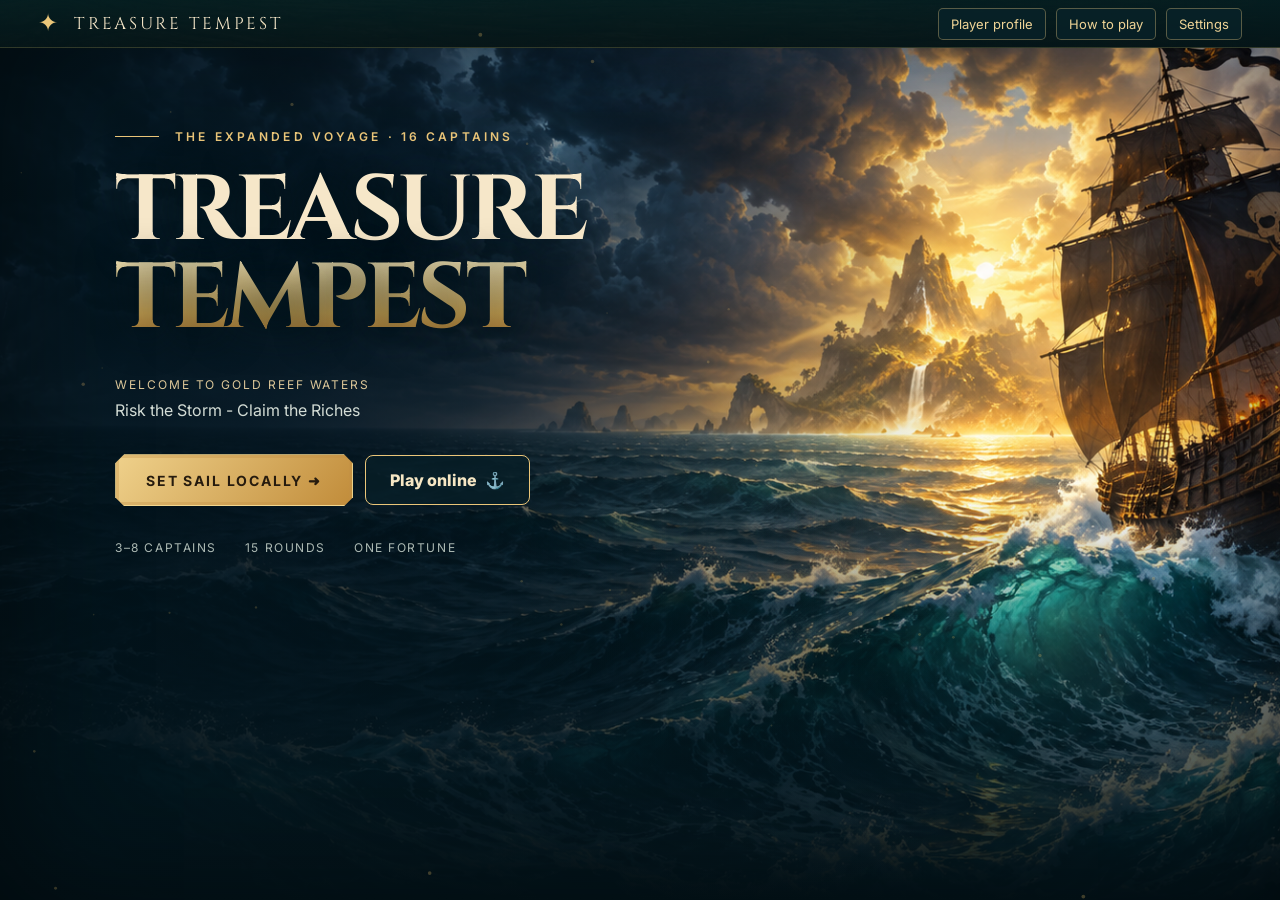
==== index.html @ 81752c3d "Add profiles, offline stats, and room cleanup" ====
<!doctype html><html lang="en"><head><meta charset="utf-8"><meta name="viewport" content="width=device-width, initial-scale=1"><meta name="theme-color" content="#061b22"><title>Treasure Tempest — Set Sail</title><meta name="description" content="Brave the storm. Claim the fortune. Play Treasure Tempest against its trained pirate captains."><link rel="icon" href="favicon.svg" type="image/svg+xml"><link rel="stylesheet" href="style.css?v=online-10"></head><body><canvas id="atmosphere" aria-hidden="true"></canvas><div id="screen"></div><div id="overlay-root"></div><div id="toast" role="status"></div><script type="module" src="app.js?v=online-12"></script></body></html>
---- style.css ----
@import url('https://fonts.googleapis.com/css2?family=Cinzel:wght@400;500;600;700;800;900&family=Inter:wght@400;500;600;700&display=swap');
:root{color-scheme:dark;--ink:#06171d;--panel:#0a2027;--gold:#ebc679;--gold-dark:#8c642f;--text:#f6e7c9;--muted:#a9b8b4;--teal:#75d5cf;--red:#e38b72;--line:rgba(235,198,121,.25);font-family:Inter,Arial,sans-serif;color:var(--text);background:var(--ink)}*{box-sizing:border-box}body{margin:0;min-width:340px}button,input,select{font:inherit}button{cursor:pointer;color:inherit}button:disabled{cursor:not-allowed;opacity:.4}button:focus-visible,input:focus-visible,select:focus-visible{outline:2px solid var(--teal);outline-offset:5px}button{transition:filter .2s,transform .2s,background .2s}button:hover:not(:disabled){filter:brightness(1.14)}button:active:not(:disabled){transform:translateY(1px)}h1,h2,h3,p{margin:0}h1,h2,h3,.display{font-family:Cinzel,Georgia,serif}button.primary{border:1px solid #f2d68e;background:linear-gradient(130deg,#efd18b,#c18c3a);color:#261b0e;box-shadow:0 4px 26px #0006,inset 0 0 0 3px #bf8c4555;padding:16px 30px;font-weight:700;letter-spacing:.13em;text-transform:uppercase;font-size:14px;min-height:52px;clip-path:polygon(9px 0,calc(100% - 9px) 0,100% 9px,100% calc(100% - 9px),calc(100% - 9px) 100%,9px 100%,0 calc(100% - 9px),0 9px)}button.ghost,.small-button{background:#061b2299;border:1px solid var(--line);padding:11px 17px;font-size:14px;border-radius:3px}.text-button{border:0;background:none;color:var(--gold);padding:10px;font-size:14px}.eyebrow{font-size:12px;text-transform:uppercase;letter-spacing:.26em;color:var(--gold);font-weight:600}.muted{color:var(--muted)}.masthead{position:relative;display:flex;justify-content:space-between;align-items:center;padding:26px 5%;z-index:2;border-bottom:1px solid #e8c77e1c}.brand{font-family:Cinzel,Georgia,serif;font-size:17px;letter-spacing:.16em;display:flex;align-items:center;gap:13px}.brand-mark{font-size:30px;color:var(--gold)}.header-actions{display:flex;gap:10px;align-items:center}.intro{min-height:100svh;background:linear-gradient(90deg,#03141bd9 0%,#03141b70 43%,#03141b00 75%),linear-gradient(0deg,#03141b 0%,transparent 45%),url('assets/hero.png') center/cover;position:relative;overflow:hidden}.intro:after{content:'';position:absolute;inset:0;pointer-events:none;box-shadow:inset 0 0 130px #0008}.intro-copy{position:relative;z-index:1;margin:9vh 0 0 9%;width:min(640px,70%);animation:arrive 1.2s ease-out}.intro .edition{display:flex;align-items:center;gap:16px;margin-bottom:23px}.edition:before{content:'';width:44px;height:1px;background:var(--gold)}.intro h1{font-size:clamp(62px,7.2vw,112px);line-height:.96;font-weight:700;letter-spacing:-.05em;text-shadow:0 4px 40px #001318}.intro h1 span{display:block;background:linear-gradient(#fff2c4,#ddb057 65%,#996427);background-clip:text;color:transparent}.intro-copy>p{color:#d3dcd5;line-height:1.8;margin:26px 0 30px;max-width:370px;font-size:16px}.intro .primary{min-width:228px}.intro-meta{display:flex;gap:28px;margin-top:34px;color:#acb9b3;font-size:12px;letter-spacing:.13em;text-transform:uppercase}.intro-footer{position:absolute;z-index:2;bottom:25px;left:5%;right:5%;display:flex;justify-content:space-between;color:#a8b7b4;font-size:12px;letter-spacing:.15em}.intro-footer span:last-child{color:var(--gold)}#atmosphere{position:fixed;inset:0;width:100%;height:100%;pointer-events:none;z-index:25;opacity:.65}.setup{min-height:100svh;background:linear-gradient(#04151aea,#04151ad9),url('assets/hero.png') center/cover fixed}.setup-content{max-width:1180px;margin:auto;padding:42px 32px 60px}.section-heading{display:flex;justify-content:space-between;align-items:end;gap:20px;margin-bottom:30px}.section-heading h1{font-size:42px;margin-top:8px}.setup-columns{display:grid;grid-template-columns:300px 1fr;gap:45px}.setup-panel{border:1px solid var(--line);background:linear-gradient(140deg,#16353b99,#071c23cc);padding:24px}.setup-panel h3{font-size:20px;margin-bottom:15px}.count-controls{display:flex;gap:10px;margin:20px 0 25px}.count-controls button{width:48px;height:50px;background:#04141b;border:1px solid var(--line);font-family:Cinzel,Georgia,serif;font-size:21px}.count-controls button.selected{background:var(--gold);color:#172127}.field-label{display:block;font-size:13px;color:var(--muted);margin:18px 0 8px}.setup input,.setup select{background:#06171d;border:1px solid var(--line);padding:12px;width:100%;color:var(--text);border-radius:3px}.setup-note{font-size:14px;line-height:1.7;color:var(--muted);margin-top:20px}.power-choices{display:grid;grid-template-columns:1fr 1fr;gap:24px}.power-choice{background:linear-gradient(#132a2a,#071a21);border:1px solid var(--line);padding:0;text-align:left;position:relative;overflow:hidden;box-shadow:0 14px 34px #0005;border-radius:6px}.power-choice:hover{transform:translateY(-5px);border-color:var(--gold)}.power-choice.chosen{border:2px solid var(--gold);box-shadow:0 0 25px #edbd5433}.power-choice img{width:100%;height:290px;object-fit:cover;object-position:center 30%;display:block;mask-image:linear-gradient(#000 75%,transparent)}.power-choice .choice-info{padding:0 24px 24px;position:relative;margin-top:-8px}.choice-info h2{font-size:23px;color:var(--gold);margin:8px 0 12px}.choice-info p{font-size:14px;line-height:1.7;color:#c2ccc5;min-height:72px}.choice-info .lives{font-size:12px;letter-spacing:.14em;color:var(--teal)}.chosen-badge{position:absolute;right:12px;top:12px;background:var(--gold);color:#102025;padding:8px 12px;font-size:12px;font-weight:700}.setup-bottom{display:flex;justify-content:space-between;align-items:center;gap:20px;margin-top:26px}.assignment-grid{display:grid;grid-template-columns:repeat(3,1fr);gap:12px;margin-top:20px}.assignment{padding:15px;background:#071c24;border:1px solid var(--line)}.assignment label{font-size:13px;color:var(--muted)}.modal-backdrop{position:fixed;z-index:60;inset:0;background:#001116de;backdrop-filter:blur(12px);display:grid;place-items:center;padding:24px}.modal{width:min(850px,100%);max-height:90svh;overflow:auto;padding:30px;background:linear-gradient(140deg,#153139,#06171d);border:1px solid var(--gold-dark);box-shadow:0 25px 100px #0009;border-radius:7px}.modal h2{font-size:27px;margin:0 0 20px}.modal-top{display:flex;justify-content:space-between;align-items:start}.close{background:none;border:1px solid var(--line);width:34px;height:34px;border-radius:50%;font-size:22px}.modal p{color:var(--muted);line-height:1.7}.rule-grid{display:grid;grid-template-columns:1fr 1fr;gap:16px;margin:20px 0}.rule-grid article{padding:16px;border:1px solid var(--line)}.rule-grid h3{color:var(--gold);font-size:17px;margin-bottom:8px}#toast{position:fixed;z-index:100;bottom:30px;left:50%;transform:translateX(-50%);background:#17353f;color:#fff1d3;border:1px solid var(--gold);padding:15px 24px;opacity:0;pointer-events:none;transition:opacity .2s;max-width:90vw}#toast.visible{opacity:1}@keyframes arrive{from{opacity:0;transform:translateY(24px)}to{opacity:1;transform:none}}@media(max-width:800px){.intro-copy{margin-top:13vh;margin-left:7%;width:86%}.intro{background-position:62%}.intro h1{font-size:70px}.brand{font-size:13px}.setup-columns{grid-template-columns:1fr}.setup-content{padding:25px 20px}.setup-panel{display:block}.power-choice img{height:240px}.section-heading h1{font-size:30px}.assignment-grid{grid-template-columns:1fr 1fr}.intro-footer{font-size:10px}.intro-meta{gap:16px}.rule-grid{grid-template-columns:1fr}}@media(prefers-reduced-motion:reduce){*,*:before,*:after{animation:none!important;transition:none!important;scroll-behavior:auto!important}#atmosphere{display:none}}
/* The captain's table */
.game{min-height:100svh;background:linear-gradient(#03161bc9,#03161b77),url('assets/table.png') center/cover fixed}.game .masthead{padding:14px 3%;background:#04171dc9}.game-layout{display:grid;grid-template-columns:86px minmax(0,1fr);gap:24px;max-width:1540px;margin:auto;padding:22px 28px 28px}.round-track{grid-row:1/4;position:relative;display:flex;flex-direction:column;align-items:center;padding:15px 8px;background:linear-gradient(90deg,#b78a45,#ead19a 18%,#d8b775 83%,#92703d);border:2px solid #754f24;color:#382918;box-shadow:0 8px 30px #0007;border-radius:7px 7px 15px 15px;align-self:stretch}.round-track:before{content:'';position:absolute;left:50%;top:81px;bottom:32px;border-left:1px dashed #6b4c2f88}.round-track .eyebrow{font-size:11px;color:#604120;letter-spacing:.12em;z-index:1}.round-big{font-family:Cinzel,Georgia,serif;font-size:30px;font-weight:700;margin:0 0 12px;z-index:1}.round-node{position:relative;z-index:1;display:flex;align-items:center;justify-content:center;width:27px;height:27px;min-height:27px;margin:3px 0;border-radius:50%;border:1px solid #846637;background:#d6b674;font-family:Cinzel,Georgia,serif;font-size:13px;font-weight:700}.round-node:nth-child(3n){transform:translateX(-13px)}.round-node:nth-child(3n + 1){transform:translateX(13px)}.round-node.past{background:#80623c;color:#d9c296}.round-node.current{background:#0f3c45;color:#fce7b7;border:2px solid #eec765;box-shadow:0 0 0 3px #235c6477,0 0 16px #154d49}.round-node.danger:after{content:'+';position:absolute;right:-14px;font:700 16px Inter;color:#9f3429}.track-end{font-size:25px;color:#9f3429;margin-top:auto;z-index:1}.opponents{display:grid;grid-template-columns:repeat(var(--opponents),minmax(0,1fr));gap:14px;min-width:0}.captain{position:relative;border:1px solid #c9a76438;background:linear-gradient(145deg,#15343cdb,#06191ff2);border-radius:5px;overflow:hidden;min-width:0;box-shadow:0 8px 25px #0004}.captain.drawing{border-color:var(--gold);box-shadow:0 0 25px #ddb97024}.captain.departed{opacity:.67}.captain-head{display:flex;gap:12px;padding:12px 12px 8px;align-items:center}.portrait-button{flex-shrink:0;padding:0;width:60px;height:77px;border:1px solid #c5a45f88;border-radius:4px;overflow:hidden;background:#091b21}.portrait-button img{width:100%;height:100%;object-fit:cover;object-position:center 25%;transform:scale(1.1)}.captain-name{font-size:12px;color:var(--muted);margin-bottom:4px}.captain h3{font-size:14px;line-height:1.35;color:#f0d69a}.ship-count{display:flex;gap:4px;align-items:center;color:var(--teal);font-size:14px;margin-top:7px}.ship-count span{color:var(--muted);font-size:12px;margin-left:3px}.captain-status{font-size:11px;letter-spacing:.1em;text-transform:uppercase;display:flex;justify-content:space-between;padding:8px 12px;background:#03141980;color:var(--muted);border-top:1px solid #c9a76415}.captain-status .shield{color:var(--teal)}.tokens{display:flex;gap:3px;flex-wrap:wrap;margin-top:5px}.token-dot{display:inline-block;width:10px;height:10px;border-radius:50%;background:radial-gradient(circle at 35% 30%,#f5d999,#b07d33);border:1px solid #f0d9a388}.held-cards{display:flex;align-items:center;gap:5px;min-height:50px;padding:7px 10px;overflow-x:auto}.held-card{position:relative;flex:0 0 32px;width:32px;height:47px;padding:0;border:1px solid #c49d5c77;border-radius:2px;background:#04141c;transition:transform .2s}.held-card:hover{transform:translateY(-4px)}.held-card img{width:100%;height:100%;object-fit:cover;border-radius:2px}.held-card .copy-mark{position:absolute;bottom:-1px;right:-2px;font-size:11px;background:#24626c;color:white;padding:1px 3px}.empty-held{font-size:11px;letter-spacing:.03em;color:#849893}.main-table{display:grid;grid-template-columns:minmax(0,1fr) 228px;gap:22px;min-height:335px}.play-surface{position:relative;display:flex;flex-direction:column;align-items:center;padding:14px 20px 18px;border:1px solid #d5b97c25;border-radius:90px 90px 18px 18px;background:radial-gradient(ellipse at center,#0c414d44,#051b2366 65%);box-shadow:inset 0 0 60px #0004}.table-heading{display:flex;align-items:center;gap:12px;font-size:12px;letter-spacing:.2em;text-transform:uppercase;color:var(--teal);margin-bottom:10px}.table-heading:before,.table-heading:after{content:'';height:1px;width:40px;background:#74cec944}.pot-label{font-size:11px;text-transform:uppercase;letter-spacing:.3em;color:#c1ba9f}.gold-counter{display:flex;gap:5px;padding:9px;background:linear-gradient(135deg,#765224,#c09c55 38%,#68471e);border:1px solid #d9b56c;border-radius:6px;box-shadow:0 8px 30px #0008,inset 0 0 0 3px #341e11;margin:8px 0 14px;position:relative}.gold-counter:before,.gold-counter:after{content:'✦';font-size:12px;color:#f6d790;position:absolute;top:50%;transform:translateY(-50%)}.gold-counter:before{left:-22px}.gold-counter:after{right:-22px}.digit{position:relative;background:linear-gradient(#241e16,#0e1412 47%,#070b0b 49%,#0e1412 51%,#282217);border:1px solid #e3bd613d;border-radius:3px;width:58px;height:68px;display:grid;place-items:center;font-family:Cinzel,Georgia,serif;font-weight:600;font-size:52px;line-height:1;color:#f5d38c;text-shadow:0 0 16px #f0b23b44;font-variant-numeric:tabular-nums;box-shadow:inset 0 3px 12px #000}.digit:after{content:'';position:absolute;top:50%;left:0;right:0;border-top:1px solid #02090ba0}.gold-counter.changed{animation:gold-pulse .6s}.pile-row{display:flex;justify-content:center;align-items:center;gap:40px;flex:1}.pile-column{text-align:center;position:relative}.pile-label{font-size:10px;text-transform:uppercase;letter-spacing:.18em;color:#b9c4b7;margin:7px 0}.draw-pile,.discard-pile{position:relative;display:block;padding:0;width:84px;height:126px;background:#061d26;border:1px solid #b59555;border-radius:6px;box-shadow:3px 3px 0 #243636,5px 5px 0 #947449,7px 7px 0 #102a2e,0 10px 20px #0008}.draw-pile img,.discard-pile img{width:100%;height:100%;object-fit:cover;border-radius:5px}.draw-pile:hover{transform:translateY(-3px) rotate(-2deg)}.discard-pile{opacity:.55;box-shadow:2px 3px 0 #b58b4866;width:65px;height:98px}.current-card{width:108px;height:162px;position:relative;display:grid;place-items:center;border-radius:6px;border:1px dashed #c7a66066;color:#b3b8a8;background:#0a222766}.current-card img{width:100%;height:100%;object-fit:cover;border-radius:6px;box-shadow:0 8px 22px #0008}.current-card button{padding:0;border:0;background:none;width:100%;height:100%}.card-placeholder{font-size:34px;color:#bc955655}.last-drawer{font-size:12px;color:#becac4;min-height:16px;margin-top:10px;text-align:center}.logbook{background:#04171dce;border:1px solid var(--line);border-radius:5px;padding:17px 15px;display:flex;flex-direction:column;max-height:355px}.logbook .eyebrow{font-size:11px;letter-spacing:.14em;display:flex;justify-content:space-between;border-bottom:1px solid var(--line);padding-bottom:12px}.log-lines{overflow:auto;flex:1;padding-top:8px;scrollbar-width:thin;scrollbar-color:#4a635e transparent}.log-entry{font-size:12px;line-height:1.6;color:#bcc7c0;margin:0;padding:7px 0;border-bottom:1px solid #e3c7860b}.log-entry.gold{color:#ddc183}.log-entry.danger{color:#dfa18c}.log-entry.safe{color:#82c9c5}.log-entry.round{color:#e8d6af;font-weight:600}.player-deck{display:flex;align-items:stretch;gap:18px;padding:15px 18px;border:1px solid #d5b16d66;border-radius:5px;background:linear-gradient(110deg,#14353eda,#061a22e8);min-width:0}.player-identity{display:flex;gap:14px;min-width:240px;align-items:center}.player-identity .portrait-button{width:72px;height:98px}.player-identity h2{font-size:19px;color:var(--gold);margin:4px 0}.player-identity .eyebrow{font-size:10px}.player-deck .held-cards{flex:1;border-left:1px solid var(--line);padding-left:18px;align-items:center}.player-deck .held-card{width:52px;height:78px;flex-basis:52px}.player-deck .empty-held{font-size:12px;line-height:1.6;max-width:180px}.personal-secret{border:1px dashed var(--teal);padding:7px;border-radius:4px;display:flex;align-items:center;gap:9px;font-size:12px;color:var(--teal)}.personal-secret img{width:40px;border-radius:3px}.action-dock{grid-column:2;display:flex;align-items:center;justify-content:space-between;gap:20px;padding:16px 2px}.decision-copy h3{font-size:18px;margin-bottom:5px}.decision-copy p{font-size:13px;color:var(--muted);line-height:1.5;max-width:440px}.action-buttons{display:flex;flex-wrap:wrap;gap:9px;justify-content:flex-end}.action-buttons .primary{font-size:12px;padding:14px 22px;min-width:160px}.action-buttons .ghost{font-size:13px}.harbor-button{background:linear-gradient(#174f58,#0c343c)!important;border:1px solid #67b7b7!important;color:#d0efdd!important}.turn-chip{border:1px solid #91d2c33d;color:var(--teal);padding:7px 11px;border-radius:20px;font-size:11px;letter-spacing:.1em}.game-utility{display:flex;gap:6px;align-items:center}.game-utility button{font-size:12px;padding:8px 12px}.game-message{padding:35px;text-align:center}.choice-modal .choice-buttons{display:grid;grid-template-columns:repeat(auto-fit,minmax(190px,1fr));gap:14px;margin-top:25px}.choice-option{border:1px solid var(--line);background:#08242d;padding:18px;color:var(--text);text-align:center;border-radius:4px;line-height:1.6;font-size:14px}.choice-option:hover{border-color:var(--gold)}.choice-option .mini-preview{display:flex;justify-content:center;gap:8px;margin-bottom:12px}.mini-preview img{width:70px;border-radius:4px}.mini-preview .bottom-card{opacity:.4;transform:rotate(10deg)}.choice-modal .large-cards{display:flex;gap:20px;justify-content:center;margin:20px}.large-cards img{width:min(140px,25vw);border-radius:7px}.reveal-stage{position:fixed;inset:0;z-index:45;display:flex;flex-direction:column;align-items:center;justify-content:center;pointer-events:none;background:radial-gradient(ellipse,#041b2377,#021015d9);animation:reveal-veil 1.9s both}.reveal-stage .reveal-card{height:min(56vh,480px);width:auto;aspect-ratio:2/3;object-fit:cover;border-radius:12px;box-shadow:0 0 70px #e4b85366,0 25px 80px #000;animation:card-reveal 1.9s cubic-bezier(.2,.8,.2,1) both;position:relative;z-index:2}.reveal-title{font-family:Cinzel,Georgia,serif;font-size:clamp(23px,3vw,42px);color:var(--gold);margin:22px 0 8px;text-align:center;letter-spacing:.04em;z-index:2}.reveal-sub{font-size:14px;color:#d0e7df;letter-spacing:.08em;z-index:2}.reveal-stage.surge{background:radial-gradient(ellipse,#1a6b8777,#01111fe8)}.reveal-stage.surge:before{content:'';position:absolute;inset:0;background:linear-gradient(115deg,transparent 46%,#91eaffaa 49%,transparent 51%);animation:lightning 1.3s both}.reveal-stage.whirlpool{background:radial-gradient(ellipse,#074e6688,#000c18ed)}.reveal-stage.whirlpool:before{content:'';position:absolute;width:130vmax;height:130vmax;background:repeating-conic-gradient(from 0deg,transparent 0deg 30deg,#319ccf27 40deg 55deg,transparent 65deg 90deg);mask-image:radial-gradient(circle,transparent 5%,#000 10%,transparent 60%);animation:vortex 2s linear infinite}.reveal-stage.crown:before{content:'';position:absolute;inset:-50%;background:repeating-conic-gradient(#d5a44500 0deg 15deg,#f5c66429 20deg 24deg,#d5a44500 29deg 40deg);animation:vortex 20s linear infinite}.reveal-stage.idol,.reveal-stage.coin_curse{background:radial-gradient(ellipse,#582566b3,#0b071bed)}.reveal-stage.idol .reveal-card{box-shadow:0 0 100px #ab4dce99;animation:card-reveal 1.9s both}.reveal-stage.marooned{background:radial-gradient(ellipse,#6837219c,#160b0be8)}.reveal-stage.marooned .reveal-card{box-shadow:0 0 80px #c95b3966}.reveal-stage.safe .reveal-card{box-shadow:0 0 70px #68d3c566}.dealing .draw-pile{animation:shuffle .45s 3}.dealing .captain{animation:arrive .7s both;animation-delay:calc(var(--seat)*.09s)}.score-table{width:100%;border-collapse:collapse;margin:20px 0}.score-table th{text-align:left;color:var(--muted);font-size:12px;font-weight:500;padding:10px}.score-table td{padding:13px 10px;border-top:1px solid var(--line);font-size:14px}.score-table .gold-value{font-family:Cinzel,Georgia,serif;color:var(--gold);font-size:22px;text-align:right}.score-table .you-score{background:#d1af5c13}.end-scene{min-height:100svh;display:flex;flex-direction:column;align-items:center;justify-content:center;background:linear-gradient(#03172077,#031720f2),url('assets/hero.png') center/cover;text-align:center;padding:35px}.end-scene.lost{background-image:linear-gradient(#031720bb,#031720f2),url('assets/hero.png')}.end-scene h1{font-size:clamp(40px,7vw,86px);color:var(--gold);margin:14px 0;text-shadow:0 0 60px #e8bb4966}.end-scene>p{font-size:16px;color:#bdc9c1;margin-bottom:25px}.winner-medallion{width:110px;height:110px;border-radius:50%;overflow:hidden;border:3px solid var(--gold);box-shadow:0 0 0 10px #dfb65a16,0 0 60px #d7a34455}.winner-medallion img{width:100%;height:100%;object-fit:cover;object-position:50% 25%}.end-score{max-width:650px;width:100%;padding:10px 25px;background:#04181ccc;border:1px solid var(--line);margin:20px 0 25px}.card-detail{display:grid;grid-template-columns:200px 1fr;gap:26px;align-items:center}.card-detail>img{width:100%;border-radius:8px}.card-detail .eyebrow{margin-bottom:8px}.card-detail p{margin:15px 0}.card-detail .power-art{height:290px;object-fit:cover;object-position:50% 20%}.card-gallery{display:grid;grid-template-columns:repeat(auto-fill,minmax(75px,1fr));gap:12px;margin:20px 0}.card-gallery img{width:100%;border-radius:4px}.card-gallery button{padding:0;border:0;background:none}.loading-compass{width:60px;height:60px;margin:25vh auto 20px;border:1px solid var(--gold);border-top:3px solid var(--gold);border-radius:50%;animation:vortex 1s linear infinite}.loading-text{text-align:center;color:var(--gold)}@keyframes card-reveal{0%{opacity:0;transform:translateY(180px) rotateY(90deg) scale(.4)}20%{opacity:1;transform:translateY(0) rotateY(0) scale(1)}75%{opacity:1;transform:none}100%{opacity:0;transform:translateY(95px) scale(.25) rotate(5deg)}}@keyframes reveal-veil{0%{opacity:0}15%,75%{opacity:1}100%{opacity:0}}@keyframes vortex{to{transform:rotate(360deg)}}@keyframes lightning{0%,30%,65%,100%{opacity:0}10%,45%{opacity:1}}@keyframes gold-pulse{30%{filter:brightness(1.7);transform:scale(1.025)}}@keyframes shuffle{0%,100%{transform:rotate(-3deg)}50%{transform:translate(10px,-5px) rotate(4deg)}}
@media(min-width:1500px){.main-table{min-height:405px}.current-card{width:130px;height:195px}.draw-pile{width:103px;height:154px}.logbook{max-height:415px}.captain-head{padding:17px}.portrait-button{width:74px;height:96px}.captain h3{font-size:16px}.captain-status{font-size:12px}.round-node{margin:6px 0}}
@media(max-width:1150px){.game-layout{gap:16px;padding:18px;grid-template-columns:65px minmax(0,1fr)}.opponents{gap:8px}.captain-head{gap:7px;padding:8px}.portrait-button{width:44px;height:62px}.captain h3{font-size:12px}.captain-name{font-size:11px}.main-table{grid-template-columns:minmax(0,1fr) 190px;gap:14px}.logbook{padding:12px}.action-dock{flex-direction:column;align-items:stretch;padding-top:5px}.action-buttons{justify-content:center}.decision-copy{text-align:center}.decision-copy p{max-width:none}.player-identity{min-width:210px}.round-node{margin:5px 0}.captain-status{font-size:10px;padding:7px}.held-cards{min-height:44px}.held-card{width:27px;height:40px;flex-basis:27px}}
@media(max-width:800px){.game-layout{grid-template-columns:1fr;padding:12px;gap:14px}.round-track{grid-row:auto;flex-direction:row;justify-content:space-between;padding:8px 10px;border-radius:5px;gap:4px}.round-track:before{display:none}.round-track .eyebrow,.track-end{display:none}.round-big{font-size:18px;margin:0 6px 0 0}.round-node,.round-node:nth-child(n){transform:none;margin:0;width:22px;height:22px;min-height:22px;font-size:11px;flex:0 0 22px}.round-node.danger:after{font-size:10px;right:-3px;top:-6px}.opponents{grid-template-columns:repeat(var(--opponents),minmax(0,1fr));overflow-x:auto}.captain{min-width:105px}.opponents:has(.captain:nth-child(5)){grid-template-columns:repeat(5,minmax(108px,1fr))}.captain-head{flex-direction:column;text-align:center}.portrait-button{width:52px;height:64px}.captain .ship-count{justify-content:center}.captain-name{display:none}.captain h3{font-size:11px;min-height:30px}.captain .tokens{justify-content:center}.captain-status{justify-content:center}.captain-status .shield{display:none}.captain .held-cards{min-height:37px;padding:5px}.captain .held-card{height:31px;width:21px;flex-basis:21px}.captain .empty-held{font-size:9px}.main-table{grid-template-columns:1fr}.logbook{max-height:125px;order:2}.logbook .eyebrow{padding-bottom:7px}.log-entry{padding:4px 0}.play-surface{padding:15px 10px;min-height:315px}.action-dock{grid-column:1;position:sticky;bottom:0;background:#04191df5;border-top:1px solid var(--line);padding:12px;margin:0 -12px -12px;z-index:30;backdrop-filter:blur(15px)}.player-deck{padding:12px;gap:10px}.player-identity{min-width:170px}.player-identity h2{font-size:15px}.player-identity .portrait-button{width:53px;height:77px}.player-identity .ship-count{font-size:12px}.player-deck .held-cards{padding-left:10px}.player-deck .held-card{width:38px;height:57px;flex-basis:38px}.game .brand{font-size:11px;letter-spacing:.1em}.game .brand-mark{font-size:22px}.game-utility{gap:3px}.game-utility button{font-size:11px;padding:7px}.game .masthead{padding:10px}.decision-copy h3{font-size:15px}.decision-copy p{font-size:12px}.action-buttons .primary{padding:12px;font-size:11px}.action-buttons .ghost{padding:10px;font-size:12px}.card-detail{grid-template-columns:120px 1fr;gap:16px}.card-detail .power-art{height:190px}.card-detail h2{font-size:20px}.card-detail p{font-size:14px}.gold-counter .digit{width:49px;height:61px;font-size:45px}.power-choice .choice-info{padding:0 14px 20px}.power-choice h2{font-size:18px}.setup-bottom{flex-direction:column;align-items:stretch}.setup-bottom .primary{width:100%}.modal{padding:20px}.round-track{overflow-x:auto}}
.known-cards{font-size:14px;color:var(--teal);text-align:center;margin:12px auto;max-width:90%;line-height:1.5}.action-dock{position:sticky;bottom:0;z-index:20;background:linear-gradient(110deg,#0b242df5,#06161dfc);box-shadow:0 -10px 30px #0005}.player-deck{scroll-margin-bottom:160px}
/* Voyage interface, second edition */
.game{background:linear-gradient(#06191ee8,#07191deb),url('assets/table.png') center/cover fixed;min-height:100svh}.game .masthead{padding:15px 3%;gap:20px}.game-layout{display:flex;flex-direction:column;gap:18px;max-width:1480px;margin:auto;padding:0 28px 22px}.game-utility{display:flex;flex-wrap:wrap;gap:8px;align-items:center}.game .brand{font-size:15px}.voyage-track{display:flex;align-items:center;gap:22px;max-width:1480px;margin:20px auto;padding:20px 28px;background:linear-gradient(100deg,#1b302e,#10282e 50%,#26332a);border-block:1px solid #e2bf7250;position:relative;box-shadow:0 10px 35px #0004}.voyage-title{flex-shrink:0;display:grid;gap:4px}.voyage-title strong{font:32px Cinzel,Georgia,serif;color:var(--gold)}.voyage-title strong small{font-size:17px;color:#b9beb0}.route-nodes{display:flex;flex:1;justify-content:space-between;position:relative;padding:8px 0 20px}.route-nodes:before{content:'';position:absolute;left:2%;right:2%;top:25px;border-top:2px dashed #c8aa6766}.route-stop{position:relative;display:grid;place-items:center;width:36px;flex-shrink:0}.route-stop>span{display:grid;place-items:center;width:34px;height:34px;background:#102329;border:1px solid #c3a87080;border-radius:50%;color:#b8b9a4;font:16px Georgia,serif;box-shadow:0 3px 5px #0008}.route-stop.current>span{background:#efcc7d;color:#142124;border:2px solid #fff0b7;box-shadow:0 0 0 5px #ecc66b25,0 0 25px #ecc66b50;font-weight:bold;transform:scale(1.15)}.route-stop.passed>span{color:#75c9c3;background:#133537}.route-stop.maelstrom>span{border-color:#c97855}.route-stop small{position:absolute;top:43px;white-space:nowrap;font-size:10px;letter-spacing:.05em;color:#edb38d}.finish-flag{font-size:30px;color:var(--gold)}.turn-banner{display:flex;align-items:center;gap:18px;padding:17px 22px;border:1px solid #a9905870;background:linear-gradient(110deg,#153039,#10232c);border-left:5px solid var(--gold);box-shadow:0 8px 25px #0003}.turn-banner>img{width:63px;height:80px;object-fit:cover;border:1px solid var(--gold);border-radius:4px}.turn-banner h2{font-size:clamp(21px,2.1vw,30px);margin:5px 0;color:#fff1c8}.turn-banner p{font-size:14px;line-height:1.45;color:#b9cac9}.turn-banner.your-turn{border-color:var(--teal);background:linear-gradient(110deg,#174946,#122e35)}.turn-banner.your-turn h2{color:#a2fff0}.turn-arrow{margin-left:auto;font-size:40px;color:var(--gold);animation:turnPulse 1.5s ease-in-out infinite}.weather-banner{display:flex;align-items:center;justify-content:center;gap:16px;border-radius:6px;padding:15px 20px;text-align:left;border:1px solid #79999033}.weather-banner.calm{background:linear-gradient(100deg,#174a55,#226677,#194b56);border-color:#8ae4e690;box-shadow:0 0 30px #4cc9df14}.weather-banner.danger{background:#302d25;border-color:#ad885050}.weather-mark{font-size:32px;color:#c8f8e8}.weather-banner strong{display:block;letter-spacing:.1em;font-size:15px;color:#e0fff3}.weather-banner span:not(.weather-mark){display:block;font-size:13px;line-height:1.6;margin-top:4px;color:#c0e7e1}.weather-banner.danger strong{color:#efd293}.weather-banner.danger span{color:#cfc1a9}.opponents{display:grid;grid-template-columns:repeat(var(--opponents),minmax(0,1fr));gap:12px;overflow:visible}.captain{min-width:0;border-radius:7px;border:1px solid #627d7540;padding:13px 12px 0;background:linear-gradient(135deg,#163339,#0e242d);overflow:hidden;animation:none}.captain-head{display:flex;gap:10px;align-items:center}.captain .portrait-button{width:50px;height:70px;flex-shrink:0}.captain .portrait-button img{width:100%;height:100%;object-fit:cover}.captain h3{font-size:clamp(13px,1.12vw,17px);line-height:1.35;margin:3px 0;overflow-wrap:normal}.captain-name{font-size:11px;letter-spacing:.05em;color:#b9c7c2}.captain.drawing{border:2px solid var(--gold);padding:12px 11px 0;box-shadow:0 0 0 3px #e7c67c12,0 0 30px #e7c67c18}.captain.drawing .captain-name{color:#ffe3a3;font-weight:bold}.captain.docked{border-color:#66c4b7;background:linear-gradient(130deg,#163c37,#122b2c)}.captain.sunk{background:#211e26;filter:saturate(.35);border-color:#956c6555}.captain-status{display:flex;flex-direction:column;align-items:flex-start;gap:5px;margin:10px -12px 0;padding:9px 12px;background:#03191c88;font-size:11px;letter-spacing:.055em;color:#b2d4d0;min-height:34px;line-height:1.4}.docked .captain-status{background:#246156;color:#d6fff0}.sunk .captain-status{color:#ecb4a4;background:#442a32}.captain-status b{font-size:12px;letter-spacing:0}.ship-icon{width:23px;height:23px;object-fit:contain;vertical-align:middle;flex-shrink:0;display:inline-block}.ship-count{display:flex;align-items:center;gap:6px;font-size:16px;line-height:1.5}.ship-count>span{font-size:12px;color:#b0c2be}.ship-count .shield{color:#90e4d8}.tokens{margin-top:6px;min-height:0}.token-dot{width:10px;height:10px}.captain .held-cards{min-height:34px;margin-top:10px;overflow-x:auto;gap:5px}.empty-held{font-size:11px;line-height:1.4}.held-card{width:34px;height:48px;flex-shrink:0}.main-table{display:grid;grid-template-columns:minmax(350px,.9fr) minmax(380px,1.1fr);gap:20px;align-items:stretch}.play-surface{border:1px solid #baa26855;border-radius:12px;padding:24px 25px;background:radial-gradient(ellipse at 50% 35%,#25474455,#091c2466 70%);min-width:0;text-align:center;display:flex;flex-direction:column;align-items:center;position:relative}.calm-mode .play-surface{box-shadow:inset 0 0 60px #4dc4da12;border-color:#68d1d355}.pot-label{font-size:12px;letter-spacing:.25em;color:var(--gold);margin:0 0 13px}.gold-counter{display:flex;padding:9px;border:2px solid #d6b26a;border-radius:8px;background:#071417;gap:5px;box-shadow:0 0 0 4px #6e572d,0 12px 22px #0008,inset 0 0 18px #000;position:relative;margin:0}.gold-counter:before,.gold-counter:after{display:none}.digit{font:clamp(42px,5.5vw,75px)/1.1 Georgia,serif;display:grid;place-items:center;width:clamp(42px,5.4vw,65px);height:clamp(62px,6.7vw,84px);background:linear-gradient(#1c2625 49%,#050b0e 50%,#1d2423);color:#ffe0a1;position:relative;overflow:hidden;border:1px solid #b09a6344;border-radius:3px;text-shadow:0 0 17px #dfbb5940}.digit:after{content:'';position:absolute;top:50%;height:1px;left:0;right:0;background:#000a;pointer-events:none}.digit.tick>span{animation:digitRoll .11s ease-out}.pot-change{height:32px;padding-top:12px;font-size:13px;font-weight:bold;letter-spacing:.12em}.pot-change.gain{color:#b2f6bb}.pot-change.loss{color:#ffb59c}.pile-row{display:flex;justify-content:center;gap:clamp(30px,5vw,80px);width:100%;margin:15px 0 0;align-items:center}.pile-column{display:flex;flex-direction:column;align-items:center;gap:13px;min-width:0}.pile-label{font-size:11px;letter-spacing:.11em;line-height:1.4;color:#c6ccc0;text-align:center}.draw-pile,.discard-pile{width:clamp(125px,12vw,178px);height:clamp(185px,17.6vw,259px);aspect-ratio:auto;padding:0;border-radius:8px;border:1px solid #d4b47688;position:relative;background:#0b2027;box-shadow:3px 3px #a29878,6px 6px #183138,8px 9px 18px #0008;transform:none}.draw-pile img,.discard-pile img{width:100%;height:100%;object-fit:fill;display:block;border-radius:7px}.draw-pile:before,.draw-pile:after{content:'';position:absolute;inset:-1px;border:1px solid #d3bc80;border-radius:8px;background:url('assets/cards-expansion/back.webp') center/100% 100%;z-index:-1}.draw-pile:before{transform:translate(3px,3px)}.draw-pile:after{transform:translate(6px,6px)}.draw-pile.shuffling{animation:shuffleMain 1s ease-in-out}.draw-pile.shuffling:before{z-index:2;animation:shuffleLeft 1s ease-in-out}.draw-pile.shuffling:after{z-index:3;animation:shuffleRight 1s ease-in-out}.empty-discard{display:block;color:#748e90;font:18px/1.6 Georgia,serif}.fleet-column{min-width:0;display:flex;flex-direction:column;gap:14px;position:relative}.fleet-board{height:260px;position:relative;border:1px solid #8bb5a955;border-radius:10px;isolation:isolate;background:linear-gradient(#061d2230,#061d2220),url('assets/fleet-harbor.png') center/cover;overflow:visible;box-shadow:inset 0 0 35px #0006}.fleet-heading{position:absolute;inset:0 0 auto;padding:11px 15px;display:flex;justify-content:space-between;background:linear-gradient(#031319e8,transparent);font-size:10px;letter-spacing:.12em;color:#f2deb4;border-radius:10px}.fleet-heading span:last-child{color:#c5e9e4;letter-spacing:0}.map-label{position:absolute;font:14px Cinzel,Georgia,serif;text-shadow:0 2px 6px #000;color:#ffe7b4;bottom:12px;pointer-events:none}.harbor-label{left:9%}.ocean-label{right:24%;color:#bee7e9}.fleet-ship{position:absolute;background:none;border:0;width:40px;height:45px;padding:0;z-index:2;transition:opacity 1s;cursor:pointer;filter:drop-shadow(0 3px 3px #0009)}.fleet-ship .ship-icon{width:40px;height:40px}.ship-bob{display:block;animation:shipBob 3s ease-in-out infinite}.ship-number{position:absolute;left:50%;bottom:-10px;transform:translateX(-50%);background:#041923dd;border:1px solid #dec381aa;color:#fff1c5;font-size:9px;min-width:20px;border-radius:3px;padding:2px 4px}.current-ship:before{content:'';position:absolute;inset:-7px;border:2px solid #ffe3a4;border-radius:50%;box-shadow:0 0 20px #ebc679;animation:turnPulse 1.4s infinite}.lost-ship{opacity:.35;filter:grayscale(1)}.lost-ship .ship-bob{transform:rotate(-28deg);animation:none}.at-harbor .ship-number{background:#235b48}.ship-bubble{position:absolute;bottom:58px;left:50%;transform:translate(-50%,8px);display:flex;flex-direction:column;align-items:center;width:130px;padding:9px;background:#082128f5;border:1px solid #edcf8f;border-radius:7px;box-shadow:0 10px 25px #0008;pointer-events:none;opacity:0;transition:.2s;z-index:10}.ship-bubble:after{content:'';position:absolute;bottom:-7px;width:12px;height:12px;background:#082128;border-right:1px solid #edcf8f;border-bottom:1px solid #edcf8f;transform:rotate(45deg)}.ship-bubble img{width:56px;height:76px;object-fit:cover;border-radius:3px}.ship-bubble strong{font-size:12px;line-height:1.3;margin:6px 0}.ship-bubble small{font-size:9px;color:var(--teal);line-height:1.4}.fleet-ship:hover,.fleet-ship:focus-visible{z-index:12}.fleet-ship:hover .ship-bubble,.fleet-ship:focus-visible .ship-bubble{opacity:1;transform:translate(-50%,0)}.resolution-panel{flex:1;min-height:190px;background:linear-gradient(125deg,#153239e8,#0b2029);border:1px solid #ac975a50;border-radius:8px;padding:18px 22px}.outcome-title h3{font-size:23px;margin:7px 0 12px}.outcome-title small{font:10px Inter,Arial,sans-serif;background:#28594f;color:#bdeee1;padding:4px 7px;border-radius:3px;vertical-align:middle;white-space:nowrap}.outcome-title .eyebrow{font-size:10px;line-height:1.6}.resolution-panel ul{margin:0;padding-left:17px;display:grid;gap:8px}.resolution-panel li{font-size:14px;line-height:1.5;color:#d8e5df}.resolution-panel li.important-outcome{color:#ffdab0;font-weight:600}.outcome-empty{font:22px/1.5 Cinzel,Georgia,serif;color:#d7c491}.outcome-empty span{font:14px/1.5 Inter,Arial,sans-serif;color:#9fb7b7}.fleet-notices{position:absolute;top:14px;left:14px;right:14px;z-index:15;background:#0c272cf5;border:1px solid #efd69c;padding:10px 14px;border-radius:5px;box-shadow:0 5px 25px #000b;animation:noticeEnter .4s ease-out;pointer-events:none}.fleet-notices p{font-size:13px;line-height:1.5;color:#ffe5ad}.player-deck{display:flex;align-items:center;gap:24px;padding:18px 22px;border:1px solid #63a79955;background:#112d32;border-radius:8px;min-width:0}.player-identity{display:flex;align-items:center;gap:14px;min-width:230px}.player-identity .portrait-button{width:60px;height:82px;flex-shrink:0}.player-identity h2{font-size:20px;margin:5px 0}.player-identity .eyebrow{font-size:10px}.human-status{display:block;font-size:11px;line-height:1.5;color:#a6f3d8;margin-top:8px;letter-spacing:.06em}.human-out{background:#233b33;border-color:#73b6a3}.human-out .human-status{color:#e0eec1}.player-deck .held-cards{flex:1;overflow-x:auto}.player-deck .held-card{width:48px;height:67px}.logbook{background:#0b1d24;border:1px solid #c1a46730;padding:0;border-radius:6px;max-height:none;width:100%}.logbook summary{cursor:pointer;list-style:none;font:16px Cinzel,Georgia,serif;padding:14px 18px;color:#ddc896;display:flex;justify-content:space-between}.logbook summary span{font:12px Inter,Arial,sans-serif;color:#9cb2b3}.log-lines{max-height:220px;overflow:auto;padding:0 18px 15px}.log-entry{font-size:13px;line-height:1.6;border-bottom:1px solid #ffffff09;padding:6px 0}.log-entry small{color:#819698;margin-right:8px}.action-dock{display:flex;align-items:center;justify-content:space-between;gap:18px;padding:17px 22px;bottom:0;border:1px solid #b9995c70;border-radius:8px;background:#071e25f5;backdrop-filter:blur(15px);box-shadow:0 -7px 30px #0006}.decision-copy{max-width:410px}.decision-copy h3{font-size:18px;margin-bottom:5px}.decision-copy p{font-size:12px;line-height:1.5;color:#b2c4c3}.action-buttons{display:flex;flex-wrap:wrap;justify-content:flex-end;gap:9px}.action-buttons .primary{font-size:12px;min-height:48px;padding:13px 21px}.action-buttons .ghost{font-size:12px}.harbor-button{background:#1c5346!important;border-color:#71c4a6!important;color:#d3ffed}.modal-backdrop{animation:noticeEnter .35s ease-out}.modal{max-height:90svh;overflow:auto}.choice-buttons{display:grid;gap:10px}.choice-option{font-size:14px;line-height:1.5}.reveal-stage.cinematic{z-index:100;pointer-events:auto;animation:none;display:flex;flex-direction:column;align-items:center;justify-content:center;background:#020e17ec;backdrop-filter:blur(9px);overflow:hidden}.reveal-stage.cinematic .reveal-card{width:min(260px,42vw);height:auto;max-height:58svh;object-fit:contain;animation:cardSummon .65s cubic-bezier(.15,.7,.2,1) both;z-index:2;box-shadow:0 0 80px #d7b26840;border-radius:12px}.reveal-caption{font-size:12px;letter-spacing:.2em;color:#d4e8e2;margin-bottom:16px;z-index:2;text-align:center}.cinematic .reveal-title{position:relative;font-size:clamp(24px,4vw,42px);margin-top:18px;z-index:2;text-align:center}.cinematic .reveal-sub{position:relative;font-size:15px;line-height:1.8;color:#ccdeda;max-width:85%;text-align:center;z-index:2;margin-top:7px}.cinematic.depart{animation:revealExit .43s ease-in forwards}.effect-rings{position:absolute;width:100vmax;height:100vmax;inset:50% auto auto 50%;transform:translate(-50%,-50%);opacity:.65;pointer-events:none}.surge .effect-rings{background:repeating-conic-gradient(from 0deg,transparent 0deg 32deg,#9fe5ff 33deg 34deg,transparent 35deg 60deg);animation:stormFlash .5s steps(2) infinite,ringSpin 16s linear infinite;filter:blur(3px)}.whirlpool .effect-rings{background:repeating-conic-gradient(#031924 0deg 15deg,#5dcbd977 25deg,#072635 36deg);border-radius:50%;animation:vortexSpin 2.3s linear infinite;mask-image:radial-gradient(transparent 8%,#000 40%,transparent 70%)}.crown .effect-rings,.diamond .effect-rings{background:repeating-conic-gradient(transparent 0deg 13deg,#f9d26477 14deg 16deg,transparent 19deg 30deg);animation:ringSpin 20s linear infinite}.idol .effect-rings,.coin_curse .effect-rings{background:radial-gradient(ellipse,#b341ba55,transparent 58%);animation:cursePulse 1s ease-in-out infinite}.marooned .effect-rings{background:radial-gradient(#d08d4755,transparent 65%)}.cannon .effect-rings{background:radial-gradient(#ffa54b66,#51282544,transparent 60%);animation:stormFlash .3s steps(2) 3}.safe .effect-rings{background:radial-gradient(#64dcd044,transparent 63%);animation:none}.effect-particles{position:absolute;inset:0;pointer-events:none}.effect-particles i{position:absolute;left:50%;top:50%;width:5px;height:5px;background:#ffe6a1;border-radius:50%;box-shadow:0 0 8px #f8da75;animation:sparkFly 1.7s calc(var(--i)*-.09s) ease-out infinite;--angle:calc(var(--i)*15deg)}.safe .effect-particles i{background:#aeece7;width:3px;height:3px;opacity:.3;animation-duration:4s}.idol .effect-particles i{background:#d283ff;box-shadow:0 0 12px #a854ff}.whirlpool .effect-particles i{background:#a5e7f0}.storm-arrival{position:fixed;inset:0;background:radial-gradient(#163f4ae8,#020d16fb);backdrop-filter:blur(15px);z-index:110;display:grid;place-items:center;text-align:center;animation:noticeEnter .6s}.storm-arrival-content{padding:24px}.storm-arrival h2{font-size:clamp(28px,5vw,50px);margin:20px 0;line-height:1.15}.storm-arrival img{height:min(35svh,260px);border-radius:8px;box-shadow:0 0 80px #73cdda77;animation:shipBob 3s infinite}.storm-arrival p{margin:20px 0;color:#b9d9dc}.audio-setting{margin:25px 0}.audio-setting label{display:flex;justify-content:space-between;margin-bottom:14px;font-size:15px}.audio-setting input{width:100%;accent-color:var(--gold);cursor:pointer}.audio-credits{font-size:12px;line-height:1.8;color:var(--muted)}.audio-credits a{color:var(--teal)}
@keyframes digitRoll{from{transform:translateY(-40%);filter:blur(2px)}to{transform:translateY(0);filter:blur(0)}}@keyframes turnPulse{50%{opacity:.6;transform:translateY(3px)}}@keyframes shipBob{50%{transform:translateY(-3px) rotate(3deg)}}@keyframes noticeEnter{from{opacity:0;transform:translateY(10px)}to{opacity:1;transform:translateY(0)}}@keyframes cardSummon{from{opacity:0;transform:perspective(800px) rotateY(100deg) translateY(70px) scale(.6)}to{opacity:1;transform:perspective(800px) rotateY(0) translateY(0) scale(1)}}@keyframes revealExit{to{opacity:0;transform:scale(.82) translateY(35px)}}@keyframes ringSpin{to{transform:translate(-50%,-50%) rotate(360deg)}}@keyframes vortexSpin{to{transform:translate(-50%,-50%) rotate(-360deg) scale(.9)}}@keyframes stormFlash{50%{opacity:.15}}@keyframes cursePulse{50%{filter:hue-rotate(30deg);opacity:.3}}@keyframes sparkFly{0%{transform:rotate(var(--angle)) translateX(80px);opacity:0}30%{opacity:.8}100%{transform:rotate(var(--angle)) translateX(430px);opacity:0}}@keyframes shuffleMain{25%{transform:rotate(-5deg)}75%{transform:rotate(5deg)}}@keyframes shuffleLeft{25%,70%{transform:translateX(-50px) rotate(-12deg)}100%{transform:translate(3px,3px)}}@keyframes shuffleRight{35%,65%{transform:translateX(50px) rotate(12deg)}100%{transform:translate(6px,6px)}}
@media(min-width:1500px){.game-layout{padding-inline:40px}.fleet-board{height:280px}}
@media(max-width:1050px){.game-layout{padding:0 18px 18px;gap:14px}.voyage-track{gap:14px;padding:16px 18px}.route-stop{width:27px}.route-stop>span{width:27px;height:27px;font-size:13px}.route-nodes:before{top:21px}.route-stop small{font-size:8px;top:36px}.voyage-title .eyebrow{font-size:9px}.finish-flag{display:none}.captain-head{flex-direction:column;align-items:flex-start}.captain h3{min-height:32px;font-size:13px}.captain .portrait-button{width:44px;height:61px}.captain-status{font-size:9px}.main-table{grid-template-columns:minmax(290px,.95fr) minmax(300px,1.05fr);gap:14px}.play-surface{padding:22px 14px}.pile-row{gap:24px}.draw-pile,.discard-pile{width:120px;height:177px}.fleet-board{height:230px}.resolution-panel{padding:15px}.resolution-panel li{font-size:12px}.outcome-title h3{font-size:20px}.action-dock{padding:14px 16px}.decision-copy{max-width:280px}.action-buttons .primary{font-size:11px;padding:12px 16px}.captain .empty-held{font-size:10px}}
@media(max-width:700px){.game .masthead{padding:12px;gap:9px}.game .brand{font-size:10px;letter-spacing:.09em;gap:7px}.game .brand-mark{font-size:22px}.game-utility{gap:2px}.game-utility button{font-size:10px;padding:8px}.game-layout{padding:0 12px 12px;gap:12px}.voyage-track{margin:12px 0;padding:12px;gap:10px}.voyage-title{display:none}.route-nodes{display:grid;grid-template-columns:repeat(15,1fr);gap:2px;overflow:visible;padding-bottom:18px}.route-stop{width:auto}.route-stop>span{width:20px;height:20px;font-size:10px}.route-stop small{font-size:7px;top:28px;letter-spacing:-.02em}.route-nodes:before{top:17px}.turn-banner{padding:12px;gap:12px}.turn-banner>img{width:44px;height:62px}.turn-banner h2{font-size:18px}.turn-banner .eyebrow{font-size:9px}.turn-banner p{font-size:11px}.turn-arrow{font-size:24px}.weather-banner{padding:11px 13px;gap:10px}.weather-banner strong{font-size:11px;letter-spacing:.055em}.weather-banner span:not(.weather-mark){font-size:10px}.weather-mark{font-size:24px}.opponents{display:flex;overflow-x:auto;gap:8px;padding-bottom:6px;scroll-snap-type:x proximity}.captain{flex:0 0 132px;padding:10px 10px 0;scroll-snap-align:start}.captain.drawing{padding:9px 9px 0}.captain-head{flex-direction:row;gap:7px}.captain h3{font-size:10px;min-height:0}.captain-name{font-size:8px}.captain .portrait-button{width:34px;height:48px}.ship-count{font-size:13px}.ship-count>span{font-size:10px}.ship-icon{width:18px;height:18px}.token-dot{width:8px;height:8px}.captain-status{margin-inline:-10px;padding-inline:10px}.captain-status b{font-size:10px}.captain .held-cards{min-height:24px}.main-table{display:flex;flex-direction:column}.play-surface{padding:20px 16px}.digit{width:53px;height:65px;font-size:55px}.pile-row{gap:58px;margin-top:10px}.draw-pile,.discard-pile{width:122px;height:180px}.pile-label{font-size:10px}.fleet-board{height:240px}.resolution-panel li{font-size:13px}.player-deck{flex-wrap:wrap;gap:12px;padding:14px}.player-identity{min-width:0;flex:1}.player-identity h2{font-size:19px}.player-deck .held-cards{min-width:120px}.action-dock{flex-direction:column;align-items:stretch;gap:10px;padding:12px;border-radius:7px}.decision-copy{max-width:none}.decision-copy h3{font-size:15px}.decision-copy p{font-size:11px}.action-buttons{justify-content:stretch}.action-buttons button{flex:1;min-width:100px}.action-buttons .primary{font-size:11px}.logbook summary{font-size:14px}.logbook summary span{font-size:10px}.reveal-stage.cinematic .reveal-card{width:53vw}.cinematic .reveal-title{font-size:28px}.cinematic .reveal-sub{font-size:13px}.modal{padding:20px}.mini-preview img{max-width:55px}.personal-secret{margin-left:0}}
@media(prefers-reduced-motion:reduce){*,*:before,*:after{animation-duration:.01ms!important;animation-iteration-count:1!important;transition-duration:.01ms!important;scroll-behavior:auto!important}}
.captain-head{padding:0;flex-direction:row;text-align:left}.captain h3{min-height:0}.captain-name{display:block}.captain .ship-count,.captain .tokens{justify-content:flex-start}.captain .held-cards{padding:3px 0}.captain-status .shield{display:block}.action-dock{flex-direction:row;margin:0;align-items:center}.decision-copy{text-align:left}.turn-banner{position:sticky;top:0;z-index:18;backdrop-filter:blur(16px);background:#102c35f5}.opponents:has(.captain:nth-child(5)){grid-template-columns:repeat(5,minmax(0,1fr))}
@media(min-width:701px) and (max-width:1050px){.opponents:has(.captain:nth-child(5)) .captain-head{flex-direction:column;align-items:flex-start}.turn-banner{padding:11px 16px}.turn-banner>img{width:45px;height:59px}.turn-banner h2{font-size:21px}.turn-banner p{font-size:12px}.action-dock .decision-copy{max-width:240px}.action-dock .action-buttons{flex:1}}
@media(max-width:700px){.action-dock{flex-direction:column;align-items:stretch}.captain-head{flex-direction:row}.turn-banner{top:0}.turn-banner p{display:none}.turn-banner>img{height:49px;width:36px}.captain-status .shield{display:block}.action-dock .decision-copy p{display:none}.fleet-board{overflow:visible}.ship-bubble{width:115px}.ship-bubble img{width:45px;height:62px}}
.fleet-ship[data-x="87"] .ship-bubble{left:auto;right:0;transform:translateY(8px)}.fleet-ship[data-x="87"]:hover .ship-bubble,.fleet-ship[data-x="87"]:focus-visible .ship-bubble{transform:translateY(0)}.fleet-ship[data-x="87"] .ship-bubble:after{right:13px}.fleet-ship[data-x="12"] .ship-bubble{left:0;transform:translateY(8px)}.fleet-ship[data-x="12"]:hover .ship-bubble,.fleet-ship[data-x="12"]:focus-visible .ship-bubble{transform:translateY(0)}.fleet-ship[data-x="12"] .ship-bubble:after{left:13px}
/* Gold Reef table — fixed seats, compact captain row and a map-centered command panel. */
.table-shell{display:grid;grid-template-columns:76px minmax(0,1fr);gap:20px;max-width:1530px;margin:0 auto;padding:22px 24px 24px;align-items:start}.game-layout{padding:0;max-width:none;width:100%;gap:16px;min-width:0}.side-voyage{position:sticky;top:16px;min-height:540px;height:min(760px,calc(100svh - 100px));padding:16px 7px 10px;display:flex;align-items:center;flex-direction:column;background:linear-gradient(100deg,#71532c,#d3ae69 12%,#ebce8b 40%,#c69956 89%,#79572d);color:#362817;border:1px solid #e4c487;border-radius:8px 8px 15px 15px;box-shadow:inset 0 0 18px #6e41294d,0 10px 30px #0006}.side-voyage:before{content:'';position:absolute;inset:10px 6px;border:1px solid #6c502a44;border-radius:4px 4px 10px 10px;pointer-events:none}.side-voyage>.eyebrow{font-size:9px;color:#47351e;letter-spacing:.16em}.side-voyage>strong{font:34px/1.2 Cinzel,Georgia,serif;display:flex;align-items:baseline;margin-top:8px}.side-voyage strong small{font-size:13px;font-weight:400}.side-route{display:flex;flex-direction:column;align-items:center;justify-content:space-between;flex:1;width:100%;position:relative;margin:16px 0 9px}.side-route:before{content:'';position:absolute;inset:0 50% 0 auto;border-left:2px dashed #765c3580;transform:rotate(1deg)}.side-stop{position:relative;z-index:1;width:28px;height:28px;display:grid;place-items:center;background:#d4ac65;border:1px solid #68491e8c;box-shadow:0 2px 4px #774c2444;border-radius:50%;font:15px Georgia,serif}.side-stop:nth-child(odd){margin-left:-12px}.side-stop:nth-child(even){margin-right:-12px}.side-stop.current{background:#163d44;color:#fff1ba;border:2px solid #fff0b4;box-shadow:0 0 0 4px #16414c44;transform:scale(1.08);font-weight:bold}.side-stop.passed{background:#a88c51;color:#364933;opacity:.8}.side-stop.maelstrom:not(.current){background:#9c493a;color:#ffe6ac}.side-stop small{position:absolute;left:30px;font:bold 9px Arial,sans-serif;color:#75452b}.track-treasure{font-size:22px;color:#614328}.opponents{grid-template-columns:repeat(var(--opponents),minmax(0,1fr));gap:10px;align-items:stretch}.captain{padding:12px 10px 0;display:flex;flex-direction:column}.captain.drawing{padding:11px 9px 0}.captain.human-captain{background:linear-gradient(140deg,#254743,#143039);border-color:#d4b46d}.captain.human-captain .captain-name{color:#f3d99a}.captain-head{align-items:center}.captain .portrait-button{width:42px;height:59px}.captain h3{font-size:13px;overflow-wrap:anywhere}.captain .held-cards{flex:1;align-items:center;min-height:34px}.captain-status{margin:9px -10px 0;padding:8px 10px;font-size:9px;min-height:32px}.captain-status b{font-size:11px}.captain-name{font-size:9px}.captain-secret{background:#122a35;border:1px solid #d2b46c66;border-radius:4px;color:#e6d197;font-size:10px;padding:5px;margin-top:7px;text-align:left}.main-table{grid-template-columns:minmax(300px,.9fr) minmax(320px,1.1fr);align-items:start;gap:18px}.play-surface{padding:28px 18px 24px;min-height:520px;justify-content:center}.fleet-column{gap:12px}.fleet-board{height:290px;background:#16525a url('assets/fleet-map-simple.png') center/cover;border:1px solid #d6bb78aa;box-shadow:inset 0 0 15px #102f3f55;overflow:visible}.fleet-heading{color:#f4dfa6;background:none;font-size:9px}.fleet-heading span:last-child{color:#d6e6da}.map-label{font-size:12px;text-shadow:none}.harbor-label{left:10%;bottom:10px;color:#213f3a}.ocean-label{right:20%;bottom:10px;color:#d0dfcb}.ocean-circle{position:absolute;left:50%;top:20%;width:42%;height:64%;border:1px dashed #e1cea050;border-radius:50%;pointer-events:none}.harbor-berth{position:absolute;margin:-16px 0 0 -17px;border:1px dashed #c09a5c;border-radius:6px;background:#ddc18655;color:#315b5a;width:34px;height:33px;display:grid;place-items:center;font:8px Arial,sans-serif;box-shadow:0 1px 4px #0002}.fleet-ship{margin-left:-20px;margin-top:-22px;filter:drop-shadow(0 2px 1px #07192255)}.fleet-ship .ship-icon{width:35px;height:35px}.ship-bob{animation:shipBob 4s ease-in-out infinite}.current-ship:before{inset:-3px 1px 4px;border:1px solid #f5d587;box-shadow:0 0 14px #e4d09788}.ship-number{font-size:8px;bottom:-5px;padding:2px 3px;border-color:#e1c99466;background:#143c42}.lost-ship{opacity:.32}.at-harbor .ship-bob{animation:none}.ship-bubble.align-right{left:auto;right:0;transform:translateY(8px)}.ship-bubble.align-left{left:0;right:auto;transform:translateY(8px)}.fleet-ship:hover .ship-bubble.align-right,.fleet-ship:focus-visible .ship-bubble.align-right,.fleet-ship:hover .ship-bubble.align-left,.fleet-ship:focus-visible .ship-bubble.align-left{transform:translateY(0)}.ship-bubble.align-right:after{right:13px}.ship-bubble.align-left:after{left:13px}.map-information{border:1px solid #b4a77180;border-radius:9px;overflow:hidden;background:#102d35}.map-information .turn-banner{position:static;border:0;padding:14px;gap:12px;border-radius:0;box-shadow:none;background:linear-gradient(110deg,#1e4147,#112e35)}.map-information .turn-banner>img{width:34px;height:47px}.map-information .turn-banner h2{font-size:19px;margin:4px 0;line-height:1.35}.map-information .turn-banner .eyebrow{font-size:9px;letter-spacing:.14em}.map-information .turn-banner p{font-size:11px;line-height:1.45;color:#a8c4c1}.map-information .turn-banner .turn-arrow{font-size:25px}.map-weather{display:flex;align-items:center;gap:12px;padding:12px 15px;border-top:1px solid #679c9433;background:#16353b}.map-weather .weather-mark{font-size:24px;flex-shrink:0}.map-weather strong{font-size:11px;letter-spacing:.14em;color:#e5e4c0}.map-weather p{font-size:11px;line-height:1.5;color:#b2d0c7;margin-top:5px}.map-weather.calm{background:#225a60}.map-weather.calm strong{color:#e2fff2}.resolution-panel{min-height:160px;padding:16px 18px}.outcome-title h3{font-size:20px}.resolution-panel li{font-size:12px}.action-dock .decision-copy{max-width:340px}.digit{--digit-h:84px;--digit-font:72px;height:var(--digit-h);font:var(--digit-font)/var(--digit-h) Georgia,serif;display:block;background:#14201f}.digit-upper,.digit-lower{position:absolute;left:0;right:0;height:50%;overflow:hidden;display:block;background:linear-gradient(#1d2927,#0c1518);font:inherit}.digit-upper{top:0;border-radius:3px 3px 0 0}.digit-lower{top:50%;border-radius:0 0 3px 3px;background:linear-gradient(#080e12,#1e2926)}.digit b{display:block;position:absolute;left:0;width:100%;height:var(--digit-h);line-height:var(--digit-h);font:inherit;font-weight:400;text-align:center;top:-5px}.digit-lower b{top:calc(var(--digit-h) / -2 - 5px)}.digit:after{top:calc(50% - 1px);height:2px;background:#000e;box-shadow:0 1px #e3d99e18;z-index:3}.digit.tick>span{animation:none}.digit.tick .digit-upper{animation:flapTop .11s ease-out;transform-origin:bottom}.digit.tick .digit-lower{animation:flapBottom .11s ease-out;transform-origin:top}.mini-cannon{position:absolute;right:-7px;top:19px;width:16px;height:6px;background:#303a39;border:1px solid #e1c792;border-radius:2px;opacity:0;transform:rotate(-14deg)}.firing .mini-cannon{opacity:1}.firing .mini-cannon:after{content:'';position:absolute;left:14px;top:-5px;width:15px;height:15px;background:#ffe6a0;clip-path:polygon(0 38%,45% 0,50% 30%,100% 13%,75% 50%,100% 78%,47% 66%,35% 100%);animation:muzzle .16s steps(2) 4}.cannonball{position:absolute;z-index:20;width:7px;height:7px;border-radius:50%;background:#142127;box-shadow:0 0 2px #e8d8a0;pointer-events:none}.cannon-splash{position:absolute;width:35px;height:35px;margin:-17px 0 0 -17px;border:2px solid #d5fcf4;border-radius:50%;z-index:19;animation:splashRing .8s ease-out both;pointer-events:none}.cannon-splash i{position:absolute;left:15px;top:10px;width:4px;height:12px;background:#d5fcf4;border-radius:50%;transform:rotate(calc(var(--drop)*72deg));animation:splashDrop .65s both}.cannon-splash i:nth-child(1){--drop:0}.cannon-splash i:nth-child(2){--drop:1}.cannon-splash i:nth-child(3){--drop:2}.cannon-splash i:nth-child(4){--drop:3}.cannon-splash i:nth-child(5){--drop:4}.siren-chorus{position:absolute;inset:0;pointer-events:none;opacity:0;transition:opacity .6s}.siren-chorus img{position:absolute;width:42px;height:42px;object-fit:contain;left:calc(43% + var(--siren)*23%);bottom:8px;filter:drop-shadow(0 0 5px #c2caba);transform:translateY(15px);transition:transform .7s}.song-active .siren-chorus{opacity:1}.song-active .siren-chorus img{transform:translateY(0);animation:sirenFloat 3s calc(var(--siren)*-.8s) ease-in-out infinite}.song-active{box-shadow:inset 0 0 35px #a0bfc633,0 0 15px #89b9b81a}.prophecy-animation{position:fixed;inset:0;z-index:105;display:flex;flex-direction:column;align-items:center;justify-content:center;gap:16px;text-align:center;background:#061c23e8;backdrop-filter:blur(8px);cursor:pointer}.prophecy-animation h3{font:34px Cinzel,Georgia,serif;color:#e3d09f}.prophecy-animation p{font-size:15px;color:#d1e3df}.prophecy-animation>strong{font-size:13px;color:#dbc895}.peek-cards{display:flex;gap:20px;min-height:235px;align-items:center}.peek-cards img{width:140px;border-radius:8px;box-shadow:0 15px 30px #0008;animation:peekCards 1.9s ease-in-out both;animation-delay:calc(var(--card)*.05s)}.peek-cards .to-bottom{animation-name:peekBottom}.calm-shield{position:absolute;z-index:5;top:47%;left:50%;transform:translate(-50%,-50%);background:#195c65f0;border:2px solid #b7f9e7;color:#effff6;font-size:14px;font-weight:bold;letter-spacing:.13em;padding:18px 22px;border-radius:50% 50% 45% 45%;box-shadow:0 0 45px #98ecd888;animation:shieldBloom .65s ease-out}.calm-shield span{display:block;font-size:44px;line-height:1;margin-bottom:8px}.cinematic{cursor:pointer}.reveal-caption:after{content:' · click to dismiss';font-size:9px;letter-spacing:.05em;color:#b3c4bc}.audio-setting select{width:100%;padding:12px;background:#0c2730;border:1px solid #bda46c88;border-radius:5px;color:#f0dfb6;font-size:15px}.audio-hint{font-size:12px;line-height:1.6;color:#a3bab4;margin-top:10px}.how-to-play{padding-left:24px;color:#c5d5d0;display:grid;gap:15px;margin:24px 0}.how-to-play li{font-size:14px;line-height:1.65;padding-left:5px}.how-to-play strong{color:#e8d4a6}.rule-menu{display:flex;gap:12px;flex-wrap:wrap;margin-top:25px}.reference-grid{display:grid;grid-template-columns:repeat(4,minmax(0,1fr));gap:14px;margin:24px 0}.reference-grid button{border:1px solid #9b8b5e55;border-radius:5px;padding:10px;background:#102b31;text-align:center;display:flex;flex-direction:column;align-items:center;gap:8px}.reference-grid img{width:100%;max-width:105px;height:145px;object-fit:cover;border-radius:4px}.reference-grid strong{font:13px/1.4 Cinzel,Georgia,serif}.reference-grid small{font-size:10px;color:#a9c6be}.victory-scene{position:relative;min-height:100svh;overflow:hidden;background:#071c24}.victory-art{position:absolute;inset:0;width:100%;height:100%;object-fit:cover;object-position:65% center;animation:victoryReveal 1.7s ease-out both}.victory-shade{position:absolute;inset:0;background:linear-gradient(90deg,#04111cec,#04111c99 38%,#04111c11 75%),linear-gradient(0deg,#04111caa,transparent 50%)}.victory-content{position:relative;z-index:2;max-width:690px;padding:10vh 6vw 7vh;animation:victoryWords 1s .5s ease-out both}.victory-content>.eyebrow{font-size:12px;color:#f6d28a}.victory-content h1{font-size:clamp(36px,4.5vw,70px);line-height:1.08;margin:20px 0;color:#ffedb2;text-shadow:0 4px 24px #0009}.victory-content h1 span{font-size:clamp(22px,2.2vw,34px);font-weight:400;line-height:1.35;display:block;margin-top:15px;color:#f1e7d3}.victory-content>p{color:#c7d8cf;font-size:16px;line-height:1.6;max-width:360px}.victory-fortune{margin:30px 0;display:grid;gap:7px}.victory-fortune>span{font-size:11px;letter-spacing:.2em;color:#cbb78b}.victory-fortune strong{font:48px/1 Cinzel,Georgia,serif;color:#f5d590}.victory-fortune small{font-size:20px}.victory-ledger{background:#0b222be0;border:1px solid #bba26366;border-radius:6px;margin-bottom:24px;padding:15px;max-width:450px}.victory-ledger summary{cursor:pointer;color:#e9d39f;font-size:14px}.victory-ledger .score-table{font-size:12px;margin-top:15px}.victory-ledger th,.victory-ledger td{padding:9px}.victory-content .action-buttons{justify-content:flex-start}.victory-coins{position:absolute;inset:0;pointer-events:none;z-index:1}.victory-coins i{position:absolute;top:-20px;width:9px;height:13px;border-radius:50%;background:linear-gradient(120deg,#fff2b0,#c99836);box-shadow:0 0 10px #ffd87466;animation:goldRain calc(6s + var(--coin)*.09s) calc(var(--coin)*-.53s) linear infinite}
@keyframes flapTop{from{transform:rotateX(38deg);filter:brightness(.7)}to{transform:rotateX(0);filter:brightness(1)}}@keyframes flapBottom{from{filter:brightness(1.5)}to{filter:brightness(1)}}@keyframes muzzle{50%{opacity:0}}@keyframes splashRing{from{transform:scale(.3);opacity:1}to{transform:scale(1.9);opacity:0}}@keyframes splashDrop{to{transform:rotate(calc(var(--drop)*72deg)) translateY(-24px);opacity:0}}@keyframes sirenFloat{50%{transform:translateY(-4px);filter:drop-shadow(0 0 8px #d0e8e4)}}@keyframes peekCards{0%{opacity:0;transform:translate(-100px,80px) rotate(-20deg) scale(.6)}25%,70%{opacity:1;transform:translate(0,0) rotate(calc(var(--card)*8deg - 4deg)) scale(1)}100%{opacity:0;transform:translate(-90px,60px) scale(.5)}}@keyframes peekBottom{0%{opacity:0;transform:translate(-100px,80px) rotate(-20deg) scale(.6)}25%,65%{opacity:1;transform:translate(0,0) rotate(5deg)}100%{opacity:0;transform:translate(80px,120px) rotate(25deg) scale(.5)}}@keyframes shieldBloom{from{opacity:0;scale:.3}70%{scale:1.15}to{opacity:1;scale:1}}@keyframes goldRain{to{transform:translateY(110svh) rotateY(900deg) rotate(150deg)}}@keyframes victoryReveal{from{transform:scale(1.08);filter:brightness(.3)}to{transform:scale(1);filter:brightness(1)}}@keyframes victoryWords{from{opacity:0;transform:translateY(25px)}to{opacity:1;transform:translateY(0)}}
@media(max-width:1150px){.table-shell{grid-template-columns:63px minmax(0,1fr);gap:14px;padding:16px}.opponents{display:flex;overflow-x:auto;gap:9px;padding-bottom:6px}.captain{flex:0 0 165px;min-width:0}.captain.human-captain{position:sticky;left:0;z-index:3;background:#1b3c3d}.opponents:has(.captain:nth-child(5)) .captain-head{flex-direction:row}.main-table{grid-template-columns:minmax(270px,.9fr) minmax(290px,1.1fr);gap:14px}.play-surface{min-height:500px;padding:22px 12px}.digit{--digit-h:70px;--digit-font:61px;width:49px}.pile-row{gap:28px}.draw-pile,.discard-pile{width:113px;height:165px}.fleet-board{height:265px}.map-information .turn-banner h2{font-size:17px}.map-information .turn-banner p{display:none}.map-information .turn-banner>img{width:31px;height:42px}.resolution-panel li{font-size:11px}.side-voyage{padding:14px 4px;min-height:520px}.side-stop{width:25px;height:25px;font-size:13px}.side-stop small{left:26px}.side-voyage>.eyebrow{font-size:8px}.side-voyage>strong{font-size:29px}.action-dock .decision-copy{max-width:230px}.action-dock .decision-copy p{font-size:11px}.action-dock .action-buttons button{font-size:10px;padding:11px 14px}}
@media(max-width:760px){.table-shell{grid-template-columns:40px minmax(0,1fr);gap:8px;padding:12px 8px}.side-voyage{height:calc(100svh - 100px);min-height:500px;top:10px;padding:12px 2px}.side-voyage>.eyebrow{font-size:6px;letter-spacing:.02em}.side-voyage>strong{font-size:23px;display:block;text-align:center}.side-voyage>strong small{display:block;font-size:9px}.side-route{margin-top:12px}.side-stop{width:22px;height:22px;font-size:11px}.side-stop:nth-child(odd){margin-left:-4px}.side-stop:nth-child(even){margin-right:-4px}.side-stop small{display:none}.track-treasure{font-size:17px}.game-layout{gap:12px}.main-table{display:flex;flex-direction:column;gap:12px}.play-surface{min-height:0;padding:22px 12px;width:100%}.fleet-column{width:100%}.fleet-board{height:280px}.opponents{gap:7px}.captain{flex-basis:151px;padding:10px 8px 0}.captain.drawing{padding:9px 7px 0}.captain-status{margin-inline:-8px;padding-inline:8px}.captain .portrait-button{width:36px;height:51px}.captain h3{font-size:11px}.captain-name{font-size:8px}.captain-head{flex-direction:row;gap:7px}.digit{--digit-h:63px;--digit-font:54px;width:45px}.digit b{top:-4px}.digit-lower b{top:calc(var(--digit-h) / -2 - 4px)}.pile-row{gap:30px}.draw-pile,.discard-pile{width:105px;height:155px}.pile-label{font-size:8px;letter-spacing:.04em}.map-information .turn-banner{padding:12px;gap:8px}.map-information .turn-banner h2{font-size:16px}.map-information .turn-banner .eyebrow{font-size:8px}.map-weather{padding:11px 12px;gap:9px}.map-weather p{font-size:10px}.map-weather strong{font-size:10px}.map-label{font-size:10px}.fleet-heading{font-size:7px;padding:10px}.fleet-ship .ship-icon{width:29px;height:29px}.fleet-ship{width:34px;height:39px;margin-left:-17px;margin-top:-20px}.ship-number{bottom:0}.harbor-berth{width:29px;height:29px;margin-left:-15px}.siren-chorus img{width:31px;height:31px;bottom:7px}.resolution-panel{min-height:120px;padding:14px}.resolution-panel li{font-size:11px;line-height:1.6}.outcome-title h3{font-size:17px}.outcome-title .eyebrow{font-size:8px}.action-dock{padding:11px;gap:8px}.action-dock .decision-copy{max-width:none}.action-dock .decision-copy h3{font-size:13px}.action-dock .action-buttons button{font-size:10px;min-width:90px}.logbook summary{font-size:12px;padding:12px}.logbook summary span{font-size:8px}.reference-grid{grid-template-columns:repeat(3,minmax(0,1fr));gap:9px}.reference-grid button{padding:7px}.reference-grid img{height:110px}.reference-grid strong{font-size:10px}.how-to-play li{font-size:13px}.rule-menu .primary{font-size:12px;padding:14px}.victory-scene{min-height:100svh}.victory-art{height:55svh;object-position:center top;object-fit:cover}.victory-shade{background:linear-gradient(0deg,#071c24 25%,#071c24 45%,transparent 80%)}.victory-content{max-width:none;padding:43svh 24px 35px}.victory-content h1{font-size:36px;margin-top:12px}.victory-content h1 span{font-size:23px}.victory-content>p{font-size:14px}.victory-content .eyebrow{font-size:10px}.victory-fortune{margin:22px 0}.victory-fortune strong{font-size:40px}.victory-content .action-buttons .primary,.victory-content .action-buttons .ghost{font-size:11px}.prophecy-animation h3{font-size:27px}.peek-cards img{width:113px}.peek-cards{min-height:190px}.prophecy-animation>strong{max-width:90%;font-size:12px}.calm-shield{padding:14px;font-size:11px}.calm-shield span{font-size:36px}}
@media(prefers-reduced-motion:reduce){.victory-coins{display:none}*,*:before,*:after{animation-duration:.01ms!important;animation-iteration-count:1!important;transition-duration:.01ms!important}}

/* Persistent crew, compact commands, and living sea. */
.game-layout>.opponents,.game-layout>.opponents:has(.captain:nth-child(5)){grid-template-columns:repeat(var(--opponents),minmax(0,1fr));flex-wrap:nowrap}
@media(min-width:1151px){.game-layout>.opponents{display:grid}.opponents:has(.captain:nth-child(6)) .captain-head{padding:7px 2px;gap:7px;flex-direction:row;align-items:center}.opponents:has(.captain:nth-child(6)) .portrait-button{width:34px;height:48px}.opponents:has(.captain:nth-child(6)) h3{font-size:11px}.opponents:has(.captain:nth-child(6)) .captain-name{font-size:8px}.opponents:has(.captain:nth-child(6)) .ship-count{font-size:13px}.opponents:has(.captain:nth-child(6)) .ship-count span{font-size:10px}.opponents:has(.captain:nth-child(6)) .held-cards{padding-inline:0}.opponents:has(.captain:nth-child(6)) .captain-status{letter-spacing:.03em}}
.intro-copy>.primary{display:inline-flex;align-items:center;justify-content:center;gap:20px}.intro-copy>.primary span{font:700 25px/1 Arial,sans-serif;display:inline-flex;align-items:center;transform:translateY(-1px)}
.map-information{border-color:#779f8a77}.voyage-command{display:flex;align-items:center;gap:12px;padding:14px 16px;background:linear-gradient(110deg,#1b4149,#0d2931);position:relative}.voyage-command.calm{background:linear-gradient(110deg,#21545b,#153841)}.voyage-command.your-turn{box-shadow:inset 3px 0 #f5d58f}.voyage-command>img{width:36px;height:50px;object-fit:cover;border:1px solid #d7b76c;border-radius:3px}.voyage-command>div{min-width:0;flex:1}.command-meta{display:flex;align-items:center;justify-content:space-between;gap:12px;font-size:8px;letter-spacing:.12em;color:#c1cec1}.command-meta strong{color:#a5e2d4;font-size:9px}.voyage-command.storm .command-meta strong{color:#d4b28b}.voyage-command h2{font-size:18px;line-height:1.3;margin:5px 0;color:#f5dfaf}.voyage-command p{font-size:10px;line-height:1.5;color:#b1c7c2}.command-arrow{font-size:26px;color:#e3c274}.fleet-column{gap:10px}
.fleet-board{background:#2d6870;height:310px;isolation:isolate;transition:background 1.2s ease;box-shadow:inset 0 0 25px #102b3a30}.fleet-board.rough-sea{background:#1b424e;box-shadow:inset 0 0 45px #081d2d77}.fleet-chart{position:absolute;inset:0;width:100%;height:100%;border-radius:8px;overflow:hidden;pointer-events:none}.map-coast{fill:#ddc995}.coast-foam{fill:none;stroke:#f3e2ac;stroke-width:1.2;opacity:.65}.dock-pier{fill:none;stroke:#bc995e;stroke-width:3.6}.dock-edge{fill:none;stroke:#e4c788;stroke-width:.4}.dock-planks{fill:none;stroke:#8a6c44;stroke-width:.25}.harbor-berth{width:29px;height:29px;margin:-14px 0 0 -14px;background:#d2b87520;border:1px dashed #e3ca9270;border-radius:50%;box-shadow:none}.ocean-circle{border-color:#bce7d729}.fleet-heading{pointer-events:none}.fleet-ship{z-index:3}.water-motion{position:absolute;inset:0;overflow:hidden;border-radius:8px;pointer-events:none}.water-motion i{position:absolute;width:28px;height:9px;border-bottom:1px solid #b9e3d478;border-radius:50%;animation:calmRipple 5s calc(var(--wave)*-.65s) ease-in-out infinite}.rough-sea .water-motion i{width:46px;height:13px;border-bottom:2px solid #bad4d76e;box-shadow:0 5px 0 -4px #b0dae499;animation:stormWave 3.1s calc(var(--wave)*-.4s) ease-in-out infinite}.rough-sea .ship-bob{animation:stormBoat 3.8s ease-in-out infinite}.at-harbor .ship-bob{animation:none}.siren-chorus{z-index:2}.siren-chorus img{width:34px;height:34px;left:calc(58% + var(--siren)*10%);top:calc(45% + var(--siren)*5%);bottom:auto;filter:drop-shadow(0 0 7px #b9e8dfaa)}.mini-cannon{left:50%;right:auto;top:50%;width:24px;height:7px;transform-origin:0 50%;transform:rotate(var(--cannon-angle,0deg));z-index:6;border-radius:3px;pointer-events:none;box-shadow:0 2px 3px #0006}.mini-cannon:after{left:22px}.fleet-ship.firing{z-index:6}.secret-held{display:inline-block;border-color:#7ebac0;box-shadow:0 0 8px #74bcca22}
.shuffle-setting{margin-top:16px;display:flex!important;align-items:center;justify-content:flex-start!important;gap:10px;font-size:13px!important}.shuffle-setting input{accent-color:#cbae6d;width:17px;height:17px}
.card-barrier{--barrier:#98eee0;position:absolute;inset:0;z-index:4;pointer-events:none}.barrier-curse{--barrier:#d5acff}.barrier-event{--barrier:#f3d697}.barrier-orbit{position:absolute;left:50%;top:48%;width:min(410px,82vw);height:min(440px,62vh);border:2px solid transparent;border-top-color:var(--barrier);border-bottom-color:var(--barrier);border-radius:50%;filter:drop-shadow(0 0 8px var(--barrier));animation:barrierTurn 1.7s cubic-bezier(.2,.8,.3,1) both}.barrier-orbit.second{width:min(450px,90vw);height:min(490px,68vh);opacity:.45;animation-direction:reverse}.barrier-curse .barrier-orbit{border-style:dashed}.barrier-event .barrier-orbit{border-left-color:var(--barrier);border-bottom-color:transparent}.barrier-caption{position:absolute;left:50%;bottom:4vh;transform:translateX(-50%);text-align:center;white-space:nowrap;animation:barrierWords .65s .1s both;text-shadow:0 2px 10px #00181f}.barrier-caption span{display:block;color:#b7ccc6;font-size:9px;letter-spacing:.2em;margin-bottom:8px}.barrier-caption strong{display:block;color:var(--barrier);font:700 18px Cinzel,Georgia,serif;letter-spacing:.06em}.barrier-sparks{position:absolute;left:50%;top:48%}.barrier-sparks i{position:absolute;width:4px;height:13px;background:var(--barrier);border-radius:50%;transform:rotate(calc(var(--spark)*30deg)) translateY(-160px);animation:barrierSpark 1.6s calc(var(--spark)*.02s) ease-out both;box-shadow:0 0 10px var(--barrier)}
.power-results{margin-top:22px;border-top:1px solid #c5af6c44;padding-top:18px}.power-results h3{font-size:14px;color:#ebd69d}.power-metrics{display:grid;grid-template-columns:repeat(3,1fr);gap:7px;margin:14px 0}.power-metrics>div{display:flex;flex-direction:column;gap:7px;padding:14px 5px;text-align:center;background:#1c3a3d;border:1px solid #b5b36c33;border-radius:6px}.power-metrics strong{font:24px Cinzel,Georgia,serif;color:#f2d996}.power-metrics span{font-size:10px;color:#b2c6bb}.power-results>p{font-size:12px;line-height:1.6;margin:7px 0}.power-results>small{display:block;font-size:10px;line-height:1.7;color:#8eada6;margin-top:14px}
.smooth-sailor{position:fixed;inset:0;z-index:120;background:radial-gradient(ellipse at 50% 38%,#25545def,#06151dfc 70%);display:grid;place-items:center;overflow:auto;padding:30px;text-align:center;backdrop-filter:blur(14px)}.smooth-award{position:relative;max-width:600px}.smooth-award:before{content:'';position:absolute;inset:-80px;pointer-events:none;background:repeating-conic-gradient(from 0deg,transparent 0deg 20deg,#f9d88912 23deg 25deg,transparent 28deg 45deg);mask-image:radial-gradient(#000,transparent 70%);animation:vortex 45s linear infinite}.smooth-award>*{position:relative}.smooth-award h2{font:clamp(30px,6vw,53px) Cinzel,Georgia,serif;color:#f9e3ac;margin:12px 0 24px}.smooth-award h3{font:23px Cinzel,Georgia,serif;color:#e8d8b3;margin:12px}.smooth-award p{font-size:13px;color:#b9d1c8}.award-captain{width:90px;height:125px;object-fit:cover;border:2px solid #e1c57e;border-radius:5px;box-shadow:0 0 35px #ebd29433;animation:awardPortrait .8s ease-out}.laurel{margin:0 auto 18px;width:85px;height:85px;border:2px solid #d0b56b;border-radius:50%;display:grid;place-items:center;box-shadow:0 0 0 7px #c4ac6522,0 0 35px #c4ac651a}.laurel .ship-icon{width:60px;height:60px}.award-gold{display:block;font:32px Cinzel,Georgia,serif;color:#efd28c;margin:20px 0 26px;animation:awardPortrait 1s ease-out}.smooth-award .primary{min-width:240px}
@keyframes calmRipple{0%,100%{opacity:.15;transform:translateX(-4px) scale(.8)}50%{opacity:.7;transform:translateX(5px) scale(1.1)}}
@keyframes stormWave{0%,100%{opacity:.25;transform:translate(-10px,3px) rotate(-5deg)}50%{opacity:.8;transform:translate(9px,-3px) rotate(5deg)}}
@keyframes stormBoat{0%,100%{transform:translateY(2px) rotate(-4deg)}50%{transform:translateY(-3px) rotate(5deg)}}
@keyframes barrierTurn{from{transform:translate(-50%,-50%) rotate(-150deg) scale(.7);opacity:0}25%{opacity:.9}to{transform:translate(-50%,-50%) rotate(120deg) scale(1.08);opacity:.45}}
@keyframes barrierWords{from{opacity:0;translate:0 8px}to{opacity:1;translate:0 0}}
@keyframes barrierSpark{0%{opacity:0;transform:rotate(calc(var(--spark)*30deg)) translateY(-90px) scale(.3)}30%{opacity:1}100%{opacity:0;transform:rotate(calc(var(--spark)*30deg + 25deg)) translateY(-250px) scale(.1)}}
@keyframes awardPortrait{from{opacity:0;transform:translateY(15px) scale(.92)}to{opacity:1;transform:translateY(0) scale(1)}}
@media(max-width:760px){.voyage-command{padding:12px 10px;gap:8px}.voyage-command>img{width:29px;height:42px}.voyage-command h2{font-size:13px}.command-meta{font-size:6px;gap:7px;letter-spacing:.07em}.command-meta strong{font-size:7px}.voyage-command p{font-size:8px}.command-arrow{font-size:20px}.fleet-board{height:270px}.barrier-caption strong{font-size:13px}.barrier-caption{bottom:6vh}.smooth-award h3{font-size:20px}.siren-chorus img{width:28px;height:28px}.power-metrics strong{font-size:20px}}
@media(prefers-reduced-motion:reduce){.water-motion i,.ship-bob,.rough-sea .ship-bob,.barrier-orbit,.barrier-sparks i,.barrier-caption,.smooth-award:before,.award-captain,.award-gold{animation:none!important}}

#engine-loading{position:fixed;inset:0;z-index:10000;display:grid;place-items:center;background:#071d28ed;backdrop-filter:blur(10px);color:#f0dfb6;text-align:center;padding:25px}#engine-loading>div{max-width:440px}#engine-loading h2{font:30px Cinzel,Georgia,serif;margin:22px 0}#engine-loading p{color:#a9c9c8;line-height:1.6}.engine-wave{height:3px;background:linear-gradient(90deg,transparent,#e9cb76,transparent);margin:30px auto;width:180px;animation:enginePulse 1.3s ease-in-out infinite}@keyframes enginePulse{50%{transform:scaleX(.35);opacity:.4}}

/* Expansion artwork: trimmed bridge cards and deliberately framed portraits. */
img[src*="cards-expansion/"]{aspect-ratio:9/14;object-fit:contain!important;border-radius:5.5% / 3.55%}
.draw-pile,.discard-pile{aspect-ratio:9/14;height:auto!important;border-radius:9px;overflow:visible}
.draw-pile>img,.discard-pile>img{width:100%;height:auto;display:block;border-radius:9px}
.reference-grid img[src*="cards-expansion/"]{height:auto!important;max-width:115px}
.card-detail>img[src*="cards-expansion/"]{height:auto!important;max-height:72svh;width:100%;max-width:100%;object-fit:contain}
.held-card{aspect-ratio:9/14;height:auto!important;overflow:hidden;border-radius:4px}
.held-card img{display:block;width:100%;height:auto!important}
.power-choice img{object-fit:contain;object-position:center;mask-image:none;height:290px;background:#10232b}
.portrait-button img,.ship-bubble img,.turn-banner>img{object-fit:contain!important;object-position:center!important;background:#10232b}
.reference-grid img[src*="portraits-expansion"]{height:145px;object-fit:contain;background:#10232b}
.card-detail .power-art,.card-detail img[src*="powers-expansion"]{object-fit:contain!important;object-position:top center!important;height:auto;max-height:68svh}
.witch-tokens{display:flex;gap:5px;flex-wrap:wrap;margin-top:5px;font:10px/1.4 Inter,Arial,sans-serif}.witch-tokens span{padding:3px 5px;border:1px solid #9874b277;border-radius:5px;color:#e3c1fc;background:#352440}.witch-tokens span+span{border-color:#4fa4aa;color:#acece5;background:#193e48}
.victory-scene{display:grid;grid-template-columns:minmax(320px,40%) minmax(0,1fr);align-items:center;min-height:100svh;background:#071c24}
.victory-art{position:relative;grid-column:2;grid-row:1;inset:auto;width:100%;height:auto;max-height:100svh;object-fit:contain;object-position:center;animation:none}
.victory-content{grid-column:1;grid-row:1;max-width:none;padding:50px 32px 50px 5vw}.victory-content h1{font-size:clamp(30px,3.7vw,58px)}.victory-shade{pointer-events:none;background:linear-gradient(90deg,#071c24 28%,transparent 55%);opacity:.25}
.spyglass-choice .large-cards{display:grid;grid-template-columns:repeat(5,minmax(0,1fr));gap:10px;margin:20px 0}.spyglass-choice .large-cards img{width:100%;min-width:0;height:auto}.spyglass-choice .choice-buttons{grid-template-columns:repeat(auto-fit,minmax(125px,1fr))}.spyglass-choice .choice-option{padding:10px}.spyglass-choice .mini-preview img{max-width:72px;height:auto}
@media(max-width:760px){.victory-scene{display:flex;flex-direction:column;align-items:stretch}.victory-art{position:relative;width:100%;height:auto;max-height:none;order:0}.victory-content{padding:25px 24px 40px;order:1}.victory-shade{display:none}.power-choice img{height:230px}.reference-grid img[src*="portraits-expansion"]{height:120px}.witch-tokens{font-size:9px}.draw-pile,.discard-pile{width:105px}}

/* Voyage refresh: a compact board, painted water, and a permanent command dock. */
.portrait-button img,.ship-bubble img,.turn-banner>img,.voyage-command>img{object-fit:cover!important;object-position:center 24%!important;transform:none;background:#10232b}
.table-shell{padding:12px 22px 26px;gap:16px}
.game-layout{gap:10px}
.game .masthead{padding:9px 2%}
.captain-head{padding:8px 9px 5px;gap:8px}
.captain-head .portrait-button{width:44px;height:60px}
.captain h3{font-size:12px;line-height:1.3}
.captain-name{font-size:9px;margin-bottom:2px}
.ship-count{margin-top:4px;font-size:12px}.ship-count span{font-size:10px}
.held-cards{min-height:42px;padding:5px 8px}.held-card{flex-basis:24px;width:24px}
.captain-status{font-size:9px;padding:6px 8px;gap:4px;min-height:28px}
.main-table{grid-template-columns:minmax(260px,.85fr) minmax(360px,1.15fr);min-height:0;gap:14px;align-items:stretch}
.play-surface{padding:10px 16px 12px;border-radius:45px 45px 12px 12px}
.gold-counter{margin:6px 0 8px;padding:7px}.digit{width:49px;height:60px;font-size:45px}
.pile-row{gap:38px;flex:1}.draw-pile,.discard-pile{width:110px}.pile-label{font-size:9px;margin:5px 0}
.fleet-column{gap:7px;min-width:0}.voyage-command{padding:9px 12px;gap:9px}.voyage-command>img{width:30px;height:42px}.voyage-command h2{font-size:16px;margin:3px 0}.voyage-command p{font-size:10px}.command-meta{font-size:8px}
.fleet-board{height:220px;overflow:hidden;background:#315d68!important;box-shadow:inset 0 0 24px #081d2d30}
.harbor-map-art{position:absolute;inset:0;width:100%;height:100%;object-fit:fill;pointer-events:none;z-index:0}
.storm-water-tint{position:absolute;inset:0;z-index:1;pointer-events:none;background:linear-gradient(90deg,transparent 18%,#031c351e 40%,#031c3540);opacity:0;transition:opacity 1s}
.rough-sea .storm-water-tint{opacity:1}.fleet-heading{z-index:2}.ocean-circle{z-index:2;border-color:#cff5e817}.harbor-berth{display:none}
.sea-waves{position:absolute;inset:0 0 0 35%;overflow:hidden;pointer-events:none;z-index:1;border-radius:8px}.wave-track{position:absolute;left:0;width:40px;opacity:.27;animation:paintedWaveTravel 16s linear infinite;animation-delay:calc(var(--wave)*-2.9s)}.wave-track img{display:block;width:100%;animation:paintedWaveBob 4s ease-in-out infinite;animation-delay:calc(var(--wave)*-.7s)}.rough-sea .wave-track{width:60px;opacity:.48;animation-duration:9s}.rough-sea .wave-track img{animation-duration:2.8s}
@keyframes paintedWaveTravel{from{left:108%;transform:translateX(0)}to{left:-15%;transform:translateX(-100%)}}
@keyframes paintedWaveBob{0%,100%{transform:translateY(-2px) rotate(-2deg)}50%{transform:translateY(3px) rotate(2deg)}}
.map-whirlpool{position:absolute;left:71%;top:52%;width:clamp(100px,31%,175px);aspect-ratio:1;transform:translate(-50%,-50%);object-fit:cover;border-radius:50%;mask-image:radial-gradient(circle,#000 35%,#000b 52%,transparent 71%);z-index:2;pointer-events:none}
.fleet-ship.lost-ship{opacity:0;pointer-events:none;visibility:hidden}.fleet-ship.being-swallowed{opacity:1;visibility:visible;filter:none;z-index:4}.being-swallowed .ship-bob{animation:none}.fleet-ship{width:40px;height:40px;margin:-20px 0 0 -20px}.fleet-ship .ship-icon{width:40px;height:40px}
.resolution-panel{min-height:80px;max-height:90px;overflow:auto;padding:9px 13px;scrollbar-width:thin}.outcome-title h3{font-size:14px;margin:3px 0}.resolution-panel ul{margin:4px 0 0;padding-left:16px}.resolution-panel li{font-size:11px;line-height:1.45}.outcome-empty{padding:6px;font-size:13px}
.action-dock{position:static;bottom:auto;grid-column:auto;margin:0;padding:12px 16px;min-height:76px;border:1px solid #d1b46955;border-radius:7px;background:#071f27;box-shadow:none;z-index:auto}.decision-copy h3{font-size:17px}.decision-copy p{font-size:12px;margin:3px 0 0;max-width:650px}.action-buttons .primary{padding:13px 20px}.logbook{margin-top:24px;padding:12px 16px;max-height:none}.logbook summary{cursor:pointer}.logbook summary span{font-size:11px}.log-lines{max-height:185px;overflow-y:auto;overscroll-behavior:contain}.log-entry{font-size:12px;padding:6px 0}.log-entry.power{color:#b6dada}.log-entry small{color:#8ba29d;margin-right:5px}
.side-voyage{min-height:500px;height:calc(100svh - 91px);max-height:680px;padding-top:12px}.side-route{margin-top:10px}.side-stop{width:24px;height:24px;font-size:12px}
.card-lore{margin:16px 0;padding:14px 0 14px 17px;border-left:2px solid #d5b16d;color:#e5ca96;font:italic 17px/1.65 Georgia,serif}
.reveal-stage.safe .effect-rings,.reveal-stage.safe .effect-particles{display:none}
.reveal-stage.fortune{background:radial-gradient(ellipse at 50% 45%,#895318e8,#15100bf5 72%)}.fortune-sunburst{position:absolute;width:150vmax;height:150vmax;top:50%;left:50%;background:repeating-conic-gradient(from 0deg,#ffdc7729 0deg 6deg,transparent 6deg 18deg);animation:fortuneRays 22s linear infinite;mask-image:radial-gradient(#000,transparent 64%);pointer-events:none}.fortune .reveal-card{box-shadow:0 0 35px #ffdf87,0 0 120px #f5b637b0}.fortune-banner{position:relative;z-index:4;text-align:center;color:#ffe7a0;font:600 12px/1.4 Inter,sans-serif;letter-spacing:.3em;margin-bottom:14px}.fortune-banner strong{display:block;font:700 clamp(25px,4vw,48px)/1.2 Cinzel,Georgia,serif;letter-spacing:.05em}.fortune .effect-particles i{background:#ffd979;box-shadow:0 0 12px #ffc543;border-radius:50%;width:10px;height:10px}.fortune .reveal-card{max-height:47svh}.fortune .reveal-title{color:#ffe6a3}
@keyframes fortuneRays{from{transform:translate(-50%,-50%) rotate(0)}to{transform:translate(-50%,-50%) rotate(90deg)}}
/* All victory artwork is full-bleed; the captain remains on the clear right side. */
.victory-scene{position:relative;display:flex;align-items:center;min-height:100svh;isolation:isolate;overflow:hidden}
.victory-art{position:absolute;inset:0;width:100%;height:100%;max-height:none;object-fit:cover;object-position:65% 35%;z-index:-3}
.victory-shade{display:block;position:absolute;inset:0;opacity:1;background:linear-gradient(90deg,#041922ed 0%,#041922bb 28%,#04192250 48%,transparent 72%);z-index:-2}
.victory-content{position:relative;z-index:2;width:43%;max-width:660px;padding:40px 28px 40px 5vw}.victory-content h1{font-size:clamp(30px,3.5vw,57px)}.victory-content>p{max-width:400px}.victory-ledger{background:#051c25b8;backdrop-filter:blur(8px);border-radius:8px}.victory-coins{z-index:1;pointer-events:none}
@media(min-width:761px) and (max-height:820px){.table-shell{padding-top:8px}.game-layout{gap:8px}.fleet-board{height:180px}.resolution-panel{min-height:65px;max-height:70px}.draw-pile,.discard-pile{width:94px}.captain-head{padding-top:6px}.captain-head .portrait-button{width:38px;height:51px}.held-cards{min-height:36px}.held-card{width:20px;flex-basis:20px}.gold-counter{margin-bottom:4px}.logbook{margin-top:22px}.side-voyage{min-height:480px}.voyage-command{padding:7px 10px}}
@media(max-width:1000px) and (min-width:761px){.table-shell{grid-template-columns:48px minmax(0,1fr);padding:10px;gap:10px}.main-table{grid-template-columns:minmax(230px,.8fr) minmax(330px,1.2fr)}.captain-head{gap:5px;padding:7px 5px}.captain-head .portrait-button{width:31px;height:46px}.captain h3{font-size:10px}.captain-status{font-size:8px;padding:5px}.opponents{gap:6px}}
@media(max-width:760px){.table-shell{padding:8px;gap:8px}.main-table{display:flex;flex-direction:column}.fleet-board{height:245px}.fleet-column{width:100%}.play-surface{padding:12px}.pile-row{gap:48px}.draw-pile,.discard-pile{width:91px}.action-dock{flex-direction:column;align-items:stretch;gap:10px}.action-buttons{justify-content:stretch}.action-buttons>*{flex:1}.resolution-panel{max-height:110px;min-height:70px}.logbook{margin-top:20px;padding:12px}.side-voyage{min-height:500px}.victory-scene{justify-content:flex-end;align-items:stretch}.victory-art{position:absolute;inset:0;height:100%;object-position:66% 25%}.victory-shade{display:block;background:linear-gradient(0deg,#041922f5 0%,#041922c9 30%,#04192210 75%)}.victory-content{width:100%;max-width:none;padding:43svh 22px 30px}.victory-content h1{font-size:30px}.victory-content>p{font-size:14px}.victory-fortune strong{font-size:42px}.victory-ledger{font-size:12px}}
@media(prefers-reduced-motion:reduce){.wave-track,.wave-track img,.fortune-sunburst{animation:none}.map-whirlpool{display:none}}
.play-surface{min-height:0;justify-content:flex-start}
.digit{--digit-h:60px;--digit-font:48px;height:var(--digit-h);font:var(--digit-font)/var(--digit-h) Georgia,serif}
.digit b{top:-4px}.digit-lower b{top:calc(var(--digit-h) / -2 - 4px)}
.game-layout>.opponents .captain{padding:7px 8px 0;min-height:0}
.game-layout>.opponents .captain-head{padding:0;flex-direction:row;gap:7px;min-height:55px}
.game-layout>.opponents .held-cards{margin-top:4px;min-height:34px;flex:0 0 auto;padding:3px 0}
.game-layout>.opponents .captain-status{margin-top:auto;min-height:25px;padding:5px 0;font-size:9px}
.game-layout>.opponents .captain-status .shield{font-size:8px}
@media(max-width:760px){.digit{--digit-h:60px;--digit-font:48px}.game-layout>.opponents{overflow-x:auto;grid-template-columns:repeat(var(--opponents),minmax(150px,1fr));padding-bottom:5px}.play-surface{min-height:0}.pile-row{margin-top:10px}.game-layout>.opponents .captain-head{min-height:57px}}
.game-layout>.opponents:has(.captain:nth-child(5)) .captain-head,.game-layout>.opponents .captain-head{padding:0;min-height:55px;gap:7px;align-items:center;flex-direction:row}
.game-layout>.opponents .captain-status{margin:5px -8px 0;padding:5px 8px}
.pot-label{margin-bottom:3px}.pot-change{height:23px;padding-top:3px;font-size:11px}.pile-column{gap:3px}.pile-row{margin-top:7px}.pile-label{margin:4px 0}
.fleet-board{overflow:visible}.harbor-map-art,.storm-water-tint{border-radius:8px}.fleet-ship:focus-visible{outline:2px solid #ffe0a1;outline-offset:4px}
/* Pirate-chart presentation: preserve art proportions; motion never changes game rules. */
.fleet-column{display:flex;align-self:stretch}.fleet-board{height:100%;min-height:300px;flex:1;isolation:isolate}.harbor-map-art{object-fit:cover;object-position:center}.sea-waves{inset:0;overflow:hidden}.chart-ripple{position:absolute;opacity:0;animation:chartRipple var(--ripple-life) ease-in-out forwards}.rough-sea .chart-ripple{filter:brightness(.8)}
@keyframes chartRipple{0%,100%{opacity:0;transform:scale(.75)}45%{opacity:.5;transform:scale(1)}}
.fleet-ship.lost-ship{opacity:.5;visibility:visible;pointer-events:auto;filter:grayscale(1) sepia(.4) hue-rotate(115deg);z-index:3}.fleet-ship.lost-ship .ship-icon{width:100%;height:100%}.lost-ship .ship-bob{animation:none}.fleet-ship.awaiting-sink,.fleet-ship.being-swallowed{opacity:1;filter:none;visibility:visible}.fleet-ship.awaiting-sink .ship-icon{width:40px;height:40px}.lost-ship:hover,.lost-ship:focus{opacity:1}.map-rowboat{position:absolute;width:30px;height:24px;margin:-12px 0 0 -15px;padding:0;border:0;background:none;z-index:5;cursor:pointer}.map-rowboat img{width:100%;height:100%;object-fit:contain}.map-rowboat small{position:absolute;right:-8px;top:-6px;color:#ffe5a0;font-size:9px}.map-rowboat:hover{filter:drop-shadow(0 0 4px #ffdf8c)}.stolen-coin{position:absolute;width:6px;height:6px;border-radius:50%;background:#ffdb68;box-shadow:0 0 5px #ffe49b;z-index:7;pointer-events:none}
.travel-card,.moving-deck{position:fixed;object-fit:fill;border-radius:6px;pointer-events:none;box-shadow:0 3px 8px #0008;z-index:124}.moving-deck{z-index:122;box-shadow:3px 2px 0 #bcab80,6px 4px 0 #544f38,0 6px 15px #0006}.wild-wave-clip{position:absolute;inset:0;overflow:hidden;border-radius:8px;z-index:8;pointer-events:none}.wild-wave-clip img{position:absolute;width:105%;height:auto;top:5%;left:0;filter:drop-shadow(0 12px 6px #142f4166)}
.action-dock{position:relative;gap:18px}.decision-copy{flex:1;min-width:0}.command-meta{display:flex;gap:18px;align-items:center;color:#b0d5cd;font-size:10px;letter-spacing:.12em}.command-meta strong{color:#9ee3d6}.decision-copy h3{margin:5px 0}.last-result{background:none;border:0;padding:5px 0 0;text-align:left;color:#d8bc79;font-size:11px;cursor:pointer}.action-dock .fleet-notices{position:absolute;left:0;right:0;bottom:100%;top:auto;z-index:15;background:#092a31ed;border:1px solid #d6bc78;padding:9px 16px;border-radius:6px;pointer-events:none}
.side-voyage{background:#c79549 url('assets/round-chart.webp') center/cover no-repeat;border:1px solid #d6a954;color:#382614;box-shadow:inset 0 0 12px #65432366}.side-voyage>.eyebrow{color:#553c1b}.side-stop{cursor:pointer;background:#e6bb76;color:#543716;border:1px solid #96703b;padding:0;font-family:Georgia,serif}.side-stop.maelstrom{background:#ae4233;color:#fff2c6}.side-stop.current{background:#ffdf9a;color:#32210c;box-shadow:0 0 0 3px #fff3b5,0 0 15px #ffe195}.track-treasure{color:#9e3027;font-size:28px}.side-stop:hover{filter:brightness(1.15)}
.treasure-reveal .effect-particles{display:block!important}.treasure-reveal .effect-particles i{background:#ffd766;box-shadow:0 0 8px #ffd864;border-radius:50%;width:calc(3px + var(--intensity)*2px);height:calc(3px + var(--intensity)*2px)}.treasure-reveal .reveal-card{box-shadow:0 0 calc(var(--intensity)*22px) #ffd87888}.curse-reveal{background:radial-gradient(ellipse,#382044e8,#070c14f5 75%)}.curse-reveal .effect-particles i{background:#b182bb;box-shadow:0 0 12px #744c99}.curse-reveal .reveal-card{box-shadow:0 0 calc(var(--intensity)*25px) #a4378866}.surge-halo{position:absolute;inset:0;background:repeating-radial-gradient(ellipse at center,transparent 0 9%,#64dae33b 10%,transparent 12%);animation:surgeExpand 1.1s ease-out infinite;pointer-events:none}.surge-banner{position:relative;z-index:4;letter-spacing:.28em;color:#c5ffff;font-size:clamp(14px,2vw,25px);margin-bottom:15px}.surge .reveal-card{box-shadow:0 0 40px #80edff,0 0 150px #25b3d5}.surge{background:radial-gradient(ellipse,#176a7fe8,#041625f5 75%)}@keyframes surgeExpand{from{transform:scale(.6);opacity:.8}to{transform:scale(1.4);opacity:0}}
@media(max-width:760px){.fleet-board{height:auto;min-height:200px;aspect-ratio:2/1}.fleet-ship,.fleet-ship .ship-icon{width:32px;height:32px}.fleet-ship{margin:-16px 0 0 -16px}.map-rowboat{width:24px;height:18px}.command-meta{font-size:9px}.action-dock{gap:10px}}
@media(prefers-reduced-motion:reduce){.chart-ripple,.surge-halo{animation:none}}

.track-treasure{visibility:hidden}.action-dock .fleet-notices p{margin:3px 0;font-size:12px}

@media(max-width:760px){.fleet-board{min-height:0;aspect-ratio:2/1;height:auto}.fleet-heading{font-size:9px}.siren-chorus{transform:scale(.7)}}
/* Floating cargo stays in the water and below the interactive captains. */
.flotsam-layer{position:absolute;inset:0;overflow:hidden;border-radius:8px;z-index:2;pointer-events:none}.flotsam{position:absolute;pointer-events:auto;cursor:grab;touch-action:none;user-select:none;will-change:left,top,transform;opacity:.88}.flotsam img{display:block;width:100%;height:100%;object-fit:contain;pointer-events:none}.dragging-flotsam{cursor:grabbing;z-index:3;opacity:1}.fresh-flotsam{animation:cargoArrive 1.2s ease-out both}.treasure-gleam{position:absolute;left:45%;top:25%;width:9px;height:9px;background:#fff5bd;clip-path:polygon(50% 0,60% 40%,100% 50%,60% 60%,50% 100%,40% 60%,0 50%,40% 40%);opacity:0;pointer-events:none}.gleaming .treasure-gleam{animation:cargoGleam 1.2s ease-in-out}.wave-sweep-layer{position:absolute;inset:0;overflow:hidden;border-radius:8px;z-index:6;pointer-events:none}.wave-sweep-layer img{position:absolute;height:auto;pointer-events:none}.fleet-ship{z-index:4}.cashed-boat{opacity:0!important;pointer-events:none!important}.heist-treasure{position:absolute;width:16px;height:16px;object-fit:contain;z-index:8;pointer-events:none}.boat-gold-poof{position:absolute;z-index:8;pointer-events:none}.boat-gold-poof i{position:absolute;width:6px;height:7px;border-radius:50%;border:1px solid #fff0b4;background:#e9b947;--angle:calc(var(--coin)*51deg);animation:poofCoins .8s ease-out both;box-shadow:0 0 5px #ffe38f}.boat-gold-poof:after{content:'';position:absolute;width:35px;height:35px;margin:-17px;border-radius:50%;border:2px solid #ffe5a7;animation:poofRing .5s ease-out both}
@keyframes poofCoins{0%{transform:rotate(var(--angle)) translateY(0);opacity:1}100%{transform:rotate(var(--angle)) translateY(-26px) rotate(90deg);opacity:0}}@keyframes poofRing{from{transform:scale(.3);opacity:.9}to{transform:scale(1.5);opacity:0}}@keyframes cargoArrive{from{opacity:0}to{opacity:.88}}@keyframes cargoGleam{0%,100%{opacity:0;transform:scale(.2) rotate(0)}45%{opacity:1;transform:scale(1.3) rotate(45deg)}}
.ocean-circle{display:none}.siren-chorus,.song-active .siren-chorus{opacity:0;z-index:3;transform:none}.siren-chorus.sirens-present{opacity:1}.siren-chorus.sirens-arrive{animation:sirensIn .9s ease-out both}.siren-chorus.sirens-depart{animation:sirensOut 1.1s ease-in both}.siren-chorus img{left:64%;top:44%;width:30px;height:30px;transform:none}.siren-chorus img:nth-child(2){left:75%;top:42%}.siren-chorus img:nth-child(3){left:68%;top:60%}.siren-chorus img:nth-child(4){left:59%;top:56%}.siren-chorus img:nth-child(5){left:79%;top:59%}@keyframes sirensIn{from{opacity:0}to{opacity:1}}@keyframes sirensOut{from{opacity:1}to{opacity:0}}
/* The printed curve is the only route. Nodes are positioned on that artwork. */
.side-voyage{background:linear-gradient(90deg,#bf8c46,#eac37d 45%,#c69147);padding:8px 0 0;overflow:hidden;gap:0}.side-voyage:before,.side-route:before{display:none}.side-voyage>.eyebrow{font-size:8px;line-height:12px}.side-voyage>strong{font-size:24px;line-height:28px;margin:0 0 6px;flex-shrink:0;display:flex;align-items:baseline;gap:2px}.side-voyage>strong small{display:inline;font-size:11px}.side-route{background:url('assets/round-chart.webp') center/cover no-repeat;position:relative;width:100%;flex:1;margin:0;min-height:0;display:block}.side-stop,.side-stop:nth-child(odd),.side-stop:nth-child(even){position:absolute;margin:0;transform:translate(-50%,-50%);width:23px;height:23px}.side-stop.current{transform:translate(-50%,-50%) scale(1.06)}.side-stop:last-child{background:transparent;border:0;box-shadow:none;color:#fff2c4;text-shadow:0 1px 2px #351608,1px 0 2px #351608;font-weight:bold;font-size:17px}.track-treasure{display:none}
/* All reveal frames use the actual trimmed bridge-card ratio: 675 × 1050. */
.reveal-stage.cinematic .reveal-card{aspect-ratio:9/14;width:auto;height:min(52svh,420px);max-height:none;max-width:75vw;object-fit:cover;background:transparent;border:0;border-radius:12px;outline:0}.reveal-stage.cinematic.fortune .reveal-card{height:min(44svh,370px)}
@media(max-width:760px){.siren-chorus img{width:20px;height:20px}.side-voyage>strong{font-size:19px}.side-voyage>strong small{font-size:9px}.side-stop{width:20px;height:20px;font-size:10px}.side-stop:last-child{font-size:14px}}
@media(prefers-reduced-motion:reduce){.fresh-flotsam,.gleaming .treasure-gleam,.siren-chorus.sirens-arrive,.siren-chorus.sirens-depart{animation-duration:.05s}}
@media(max-width:1000px){.table-shell{grid-template-columns:64px minmax(0,1fr)}}
.cashed-boat{visibility:hidden}
@media(max-width:1000px){.side-voyage{height:520px;min-height:520px;max-height:520px}.side-route .side-stop{width:20px;height:20px;font-size:11px}.side-route .side-stop:last-child{font-size:14px}}

/* Clear ships, small drifting cargo, and an evenly timed gold shower. */
.fleet-ship:not(.sunk-ship) .ship-icon{filter:drop-shadow(0 0 2px #fff7ce) drop-shadow(0 0 6px #ffe9a699) drop-shadow(0 3px 2px #092d36)}
.victory-coins i{animation-duration:7.6s;animation-delay:calc(var(--coin) * -.2s);animation-timing-function:linear}
.side-route .side-stop:last-child{background:#e6bb76;border:1px solid #96703b;color:#543716;text-shadow:none;font-size:12px;box-shadow:0 1px 4px #64411e55}
.side-route .side-stop:last-child.current{background:#ffdf9a;box-shadow:0 0 0 3px #fff3b5,0 0 15px #ffe195}
@media(min-width:761px){
 .table-shell{grid-template-columns:84px minmax(0,1fr)}
 .side-voyage{min-height:0;max-height:none;position:relative;top:0}
 .main-table{min-height:410px}
 .play-surface{min-height:410px;justify-content:center}
 .fleet-board{min-height:410px}
 .draw-pile,.discard-pile{width:125px}
 .digit{--digit-h:72px;--digit-font:59px;width:53px}
 .pile-row{gap:35px}
}

@media(max-width:760px){.table-shell{grid-template-columns:68px minmax(0,1fr)}.side-route .side-stop:last-child{font-size:11px}}

/* Storm, harbor, and sinking are readable at a glance. */
.captain.sailing,.captain.human-captain.sailing{background:linear-gradient(145deg,#245941,#123a32);border-color:#659d79}
.captain.docked,.captain.human-captain.docked{background:#080d10;border-color:#3c464a}
.captain.docked .captain-head,.captain.docked .held-cards{filter:brightness(.58) saturate(.45)}
.captain.sunk,.captain.human-captain.sunk{background:linear-gradient(145deg,#44191d,#210b11);border-color:#8c3b42}
.captain.sunk .captain-head,.captain.sunk .held-cards{filter:brightness(.55) saturate(.6)}
.captain.docked .captain-status{background:#030607;color:#b9c3c5}
.captain.sunk .captain-status{background:#34080e;color:#ffafb4}
.captain.sailing .captain-status{background:#082d20;color:#c7f2d7}
.fleet-ship.being-swallowed .ship-icon{width:40px;height:40px}
.secret-held{cursor:pointer}.secret-explanation{display:flex;gap:24px;align-items:start}.secret-explanation>img{width:130px;border-radius:8px}.secret-explanation p{margin-top:0}
.modal:has(.spyglass-sort){width:min(1050px,94vw);max-width:1050px}
.spyglass-grid{display:grid;grid-template-columns:repeat(5,minmax(0,1fr));gap:14px;margin:20px 0}
.spyglass-sort-card{position:relative;display:flex;flex-direction:column;gap:7px;padding:8px;border:1px solid #b99b5999;border-radius:8px;background:#14303a;cursor:grab;touch-action:none;user-select:none;min-width:0}
.spyglass-sort-card>img{width:100%;aspect-ratio:9/14;object-fit:cover;border-radius:5px;pointer-events:none}
.spyglass-sort-card>span:last-child{font-size:11px;line-height:1.35;min-height:30px;color:#f4e0ac}
.sort-position{position:absolute;top:12px;left:12px;display:grid;place-items:center;width:24px;height:24px;border-radius:50%;background:#08212c;color:#fff0bb;border:1px solid #d6b975;font:bold 13px Georgia;z-index:1}
.sort-lifted{opacity:.25}.sort-drop-target{outline:3px solid #efd08b;box-shadow:0 0 20px #edc16d55}
.spyglass-drag-ghost{z-index:10000;opacity:.95;box-shadow:0 12px 25px #0009;rotate:3deg;cursor:grabbing}
.sort-actions{display:flex;justify-content:space-between;gap:12px}.sort-hint,#sort-status{font-size:12px;color:#b7cbc8}
.spyglass-sort-card:focus-visible{outline:3px solid #ffe3a1}
@media(max-width:600px){.spyglass-grid{grid-template-columns:repeat(3,minmax(0,1fr));gap:8px}.spyglass-sort-card{padding:5px}.sort-actions{flex-wrap:wrap}.sort-actions button{flex:1}.secret-explanation{gap:12px}.secret-explanation>img{width:90px}}

.captain.sunk{filter:none}.captain.sailing.drawing{border-color:#ffe09b;box-shadow:0 0 0 2px #ffe09b33,0 0 24px #e8c27133}
.modal:has(.spyglass-sort){width:min(820px,94vw);padding:18px 24px}
.modal:has(.spyglass-sort) .modal-top{margin-bottom:0;height:24px}
.spyglass-sort h2{font-size:25px;margin:6px 0 10px}.spyglass-sort p{font-size:12px;line-height:1.5;margin:7px 0}
.spyglass-grid{grid-template-columns:repeat(5,minmax(0,1fr));gap:10px;max-width:660px;margin:12px auto}
.spyglass-sort-card{align-items:center;padding:6px;gap:4px}.spyglass-sort-card>img{height:min(21vh,158px);width:auto;max-width:100%;object-fit:contain}
.spyglass-sort-card>span:last-child{font-size:10px;min-height:26px}.sort-position{top:8px;left:8px;width:20px;height:20px;font-size:11px}
.sort-actions .primary,.sort-actions .ghost{padding:12px 18px;font-size:12px}
@media(max-width:600px){.modal:has(.spyglass-sort){padding:12px}.spyglass-sort h2{font-size:20px}.spyglass-grid{grid-template-columns:repeat(3,minmax(0,1fr));gap:6px}.spyglass-sort-card>img{height:min(16vh,115px)}.spyglass-sort p{font-size:11px}.sort-hint{display:none}.sort-actions .primary,.sort-actions .ghost{font-size:10px;padding:10px}}
/* Darken artwork without sacrificing captain names and ship counts. */
.captain.docked .captain-head,.captain.sunk .captain-head{filter:none}
.captain.docked .portrait-button{filter:brightness(.58) saturate(.45)}
.captain.sunk .portrait-button{filter:brightness(.55) saturate(.6)}

/* Stable command area and map-local announcements. */
.action-dock{height:180px;min-height:180px;max-height:180px;box-sizing:border-box;overflow:hidden;align-items:center}
.action-dock .decision-copy{max-width:none;min-width:0;max-height:100%;overflow:auto;scrollbar-width:thin}
.action-dock .decision-copy h3{font-size:17px;line-height:1.3;margin:5px 0}
.action-dock .decision-copy p{font-size:12px;line-height:1.4;display:-webkit-box;-webkit-box-orient:vertical;-webkit-line-clamp:2;overflow:hidden}
.action-dock .action-buttons{flex:0 0 38%;max-height:100%;overflow:auto;align-content:center}
.fleet-board .fleet-notices{position:absolute;left:4%;right:4%;top:10px;bottom:auto;z-index:30;max-height:42%;overflow:hidden;background:#08282eea;border:1px solid #d6bc7888;padding:8px 13px;border-radius:7px;pointer-events:none;box-shadow:0 5px 20px #00181c66}
.fleet-board .fleet-notices p{font-size:12px;line-height:1.35;margin:3px 0;color:#f2dfb7}
.siren-chorus img{left:70%;top:53%;width:94px;height:76px;object-fit:contain;transform:translate(-50%,-50%);filter:drop-shadow(0 2px 4px #05253066)}
@media(max-width:760px){.action-dock{height:250px;min-height:250px;max-height:250px;gap:8px}.action-dock .decision-copy{flex:1}.action-dock .action-buttons{flex:0 0 auto;max-height:94px}.action-dock .decision-copy h3{font-size:14px}.siren-chorus img{width:64px;height:52px}.fleet-board .fleet-notices p{font-size:10px}}

.tide-card-landed{animation:tideLanding .8s ease-out}@keyframes tideLanding{0%{box-shadow:0 0 0 3px #b7ece0,0 0 30px #a6e9d9}100%{box-shadow:0 0 0 0 transparent,0 0 0 transparent}}

.echo-copy-detail{display:flex;gap:15px;align-items:center;margin:15px 0;padding:15px;background:#173c40;border:1px solid #83c9bb77;border-radius:8px}.echo-copy-detail>img{width:64px;height:auto;flex:none;border-radius:5px}.echo-copy-detail h3{color:#f2d99b;font-size:20px;margin:5px 0}.echo-copy-detail p{font-size:13px;margin:5px 0;line-height:1.5}

.map-rowboat{margin-left:-12px;margin-top:-9px}@media(max-width:760px){.map-rowboat{width:18px;height:14px;margin-left:-9px;margin-top:-7px}}
/* Consistent captain rows, regardless of tokens or collected cards. */
.game-layout>.opponents{align-items:stretch}
.game-layout>.opponents .captain{display:grid;grid-template-rows:104px 48px 24px auto;align-content:start}
.game-layout>.opponents .captain-head{height:104px;align-items:flex-start;padding-top:5px}
.captain-head h3{min-height:30px}.captain-head .tokens{min-height:12px}
.game-layout>.opponents .held-cards{grid-row:2;height:48px;overflow-x:auto;flex-wrap:nowrap}
.captain-secret{grid-row:3;max-height:24px;overflow:hidden;font-size:9px}
.game-layout>.opponents .captain-status{grid-row:4;display:grid;grid-template-rows:18px 26px 20px;align-items:center;margin-top:0}
.captain-status>span:first-child{grid-row:1}.captain-status .shield{grid-row:2}.captain-status>b{grid-row:3}
.power-reference img{max-width:none;width:100%;height:160px;object-fit:cover;object-position:center 28%}
.rule-menu .primary{flex:1;min-width:180px;font-size:14px;padding:18px 24px}
.log-open-hint{font:11px system-ui;color:#b9cfc7;margin-left:16px}.logbook summary{cursor:pointer}
.sound-preview-grid{display:grid;grid-template-columns:repeat(3,minmax(0,1fr));gap:8px;margin:20px 0}.sound-preview-grid button{font-size:12px;padding:12px}.credits-text{white-space:pre-wrap;font:13px/1.6 system-ui;overflow-wrap:anywhere}
.siren-chorus img{left:71%;top:52%}.siren-chorus.sirens-present{opacity:.75}
@keyframes sirensIn{from{opacity:0}to{opacity:.75}}@keyframes sirensOut{from{opacity:.75}to{opacity:0}}
.siren-note{position:absolute;left:71%;top:52%;font:20px Georgia;color:#bffff2;text-shadow:0 0 8px #79e6db;animation:songNotes 2.6s var(--note-delay) infinite both;pointer-events:none}
@keyframes songNotes{0%{opacity:0;transform:translate(0,0) scale(.6)}20%{opacity:.9}100%{opacity:0;transform:translate(var(--note-x),var(--note-y)) scale(1.1)}}
.siren-dizzy{position:absolute;top:-13px;left:0;width:100%;color:#d9bcff;font-size:17px;text-shadow:0 0 7px #a972ef;animation:dizzyOrbit 2s linear infinite;pointer-events:none}
@keyframes dizzyOrbit{0%,100%{transform:translateX(-4px) rotate(-10deg)}50%{transform:translateX(4px) rotate(10deg)}}
.curse-reveal.coin_curse .effect-rings{box-shadow:0 0 65px #8d70b977;filter:hue-rotate(25deg)}
.curse-reveal.idol .effect-rings{border:3px dashed #bb8cf0;box-shadow:0 0 100px #7535b7aa;animation:hexTurn 3s linear infinite}
.curse-reveal.spoils .effect-rings{border:5px double #dd9cf4;box-shadow:0 0 130px 45px #743baa99,inset 0 0 90px #321157;animation:hexTurn 2s linear infinite reverse}
.curse-reveal.spoils .reveal-card{filter:drop-shadow(0 0 36px #bd63ed)}
@keyframes hexTurn{from{transform:translate(-50%,-50%) rotate(0deg)}to{transform:translate(-50%,-50%) rotate(360deg)}}
@media(prefers-reduced-motion:reduce){.siren-note,.siren-dizzy,.curse-reveal .effect-rings{animation:none}}
.reference-grid.power-reference img[src]{object-fit:cover;object-position:center 24%;height:160px;max-width:none}
.card-detail .power-art{object-fit:cover!important;object-position:center 24%!important;aspect-ratio:3/4;height:360px;max-height:60svh}
.discard-history button{position:relative;display:flex;flex-direction:column;gap:5px}.discard-history .ghost-held-card img{opacity:.3;filter:grayscale(.8)}.discard-history .ghost-held-card{border:1px dashed #acc9cd80;background:#142a31}.discard-history span,.discard-history strong{font-size:10px;max-width:100px;color:#b9d7d5}.discard-history strong{color:#f8d891}
.game-layout>.opponents .captain{grid-template-rows:90px 40px 18px 64px}
.game-layout>.opponents .captain-head{height:90px}
.game-layout>.opponents .held-cards{height:40px}
.game-layout>.opponents .captain-status{grid-template-rows:17px 22px 17px}
.captain-head>div{align-self:flex-start;min-width:0}.captain-head h3{height:28px;margin-top:4px;overflow:hidden}
.game-layout>.opponents .captain{grid-template-rows:66px 30px 40px 18px 64px;border-width:1px;padding:8px 8px 0}
.game-layout>.opponents .captain.drawing{outline:1px solid #f1d595;outline-offset:-2px}
.game-layout>.opponents .captain-head{height:66px;grid-row:1}
.captain-resources{grid-row:2;display:flex;align-items:center;gap:5px;min-width:0;overflow-x:auto}.captain-resources .tokens:empty{display:none}.captain-resources .witch-tokens{margin:0}
.game-layout>.opponents .held-cards{grid-row:3}.captain-secret{grid-row:4}.game-layout>.opponents .captain-status{grid-row:5}
/* Center the sprite without fighting its gentle floating animation. */
.siren-chorus img{left:71%;top:52%;margin-left:-47px;margin-top:-38px;transform:none}
@media(max-width:760px){.siren-chorus img{margin-left:-32px;margin-top:-26px}}
.curse-reveal.coin_curse .effect-rings{background:radial-gradient(ellipse,#644c854d 0%,transparent 45%)}
.curse-reveal.idol .effect-rings{background:repeating-conic-gradient(from 15deg,transparent 0deg 28deg,#a06fd433 29deg 31deg,transparent 32deg 60deg);mask-image:radial-gradient(transparent 8%,#000 25%,transparent 48%)}
.curse-reveal.spoils .effect-rings{background:repeating-conic-gradient(#1b092e00 0deg 15deg,#9e51c655 26deg,#210e3800 40deg);mask-image:radial-gradient(transparent 6%,#000 22%,transparent 48%)}
/* Compact, aligned captain cards. */
.game-layout>.opponents .captain{grid-template-rows:52px 22px 32px 0 44px;padding:6px 8px 0;overflow:hidden}
.game-layout>.opponents .captain-head{height:52px;min-height:0;padding:0;gap:7px;align-items:flex-start}
.captain-head>div{display:flex;flex-direction:column;gap:1px}
.captain-head h3{height:auto;min-height:0;max-height:27px;margin:1px 0;font-size:11px;line-height:1.15}
.captain-head .ship-count{margin:1px 0 0;line-height:16px;font-size:11px;gap:3px}
.captain-head .ship-count .ship-icon{width:20px;height:17px}
.game-layout>.opponents .portrait-button{height:46px;width:34px;flex:0 0 34px}
.captain-resources{height:22px;align-items:center;overflow:hidden}.captain-resources .tokens{margin:0;gap:4px}.captain-resources .token-dot{width:8px;height:8px}
.game-layout>.opponents .held-cards{height:32px;min-height:0;margin:0;align-items:center;gap:3px;padding:0;overflow-y:hidden}
.held-card{height:29px;width:19px;flex:0 0 19px;padding:0;overflow:hidden}.held-card img{width:100%;height:100%!important;object-fit:cover!important;display:block}
.captain-secret{display:none}
.game-layout>.opponents .captain-status{height:44px;min-height:0;box-sizing:border-box;grid-template-rows:12px 12px 14px;gap:0;padding:3px 8px;margin:0 -8px;line-height:1;font-size:8px;letter-spacing:.025em;overflow:visible}
.captain-status>b{line-height:14px;font-size:9px;white-space:nowrap;align-self:center}
.captain-status .shield{font-size:8px!important;line-height:12px;white-space:nowrap}
/* Restore the small portrait gallery and completely fill each frame. */
.reference-grid.power-reference img[src]{width:100%;max-width:105px;height:145px;object-fit:cover;object-position:center 24%}
img[src*="ghost_captain"]{scale:-1 1}
/* Navigation inside a popup swaps immediately; history lives beside Close. */
.modal-backdrop,.modal{animation:none!important;transition:none!important}
.modal-top{justify-content:flex-end;gap:8px;align-items:center}.modal-back{font:24px/1 Georgia;color:#ead39b;background:transparent;border:1px solid #d3b97955;border-radius:5px;width:34px;height:34px;padding:0}.modal-back:disabled{opacity:.25;cursor:default}
/* Fixed action slots: proceed, harbor, then the captain's optional power. */
.action-dock{height:126px;min-height:126px;max-height:126px;display:grid;grid-template-columns:minmax(0,1fr) minmax(280px,40%);gap:16px;padding:12px 16px}
.action-dock .decision-copy{width:100%;min-width:0}.action-dock .decision-copy h3{font-size:15px;margin:3px 0}.action-dock .decision-copy p{font-size:11px;margin:3px 0}
.action-dock .action-buttons{display:grid;grid-template-columns:1fr 1fr;grid-template-rows:44px 34px;gap:6px;width:100%;height:84px;max-height:none;overflow:hidden;align-content:start;justify-content:stretch}
.action-dock [data-fixed-action]{position:static;min-width:0;width:100%;height:100%;padding:5px 8px;font-size:10px;line-height:1.2;white-space:normal;margin:0;overflow:hidden}
.action-dock [data-fixed-action="advance"]{grid-area:1/1}.action-dock [data-fixed-action="harbor"]{grid-area:1/2}
.action-dock [data-fixed-action]:not([data-fixed-action="advance"]):not([data-fixed-action="harbor"]){grid-area:2/1/3/3}
.action-dock button:disabled{opacity:.35;filter:grayscale(1);cursor:not-allowed;pointer-events:none}
.table-shell{grid-template-columns:94px minmax(0,1fr)}
.side-voyage{border-radius:4px;background:#d7ad65;overflow:hidden;padding-top:8px}
.side-route{background:url('assets/round-route-compact.svg') center/100% 100% no-repeat}
.side-route .side-stop{background:#f3d69a;opacity:1;color:#50351a;box-shadow:0 1px 3px #69481e66}
.side-route .side-stop.passed,.side-route .side-stop.passed:last-child{opacity:1;background:#7e6848;color:#efe1c3;border-color:#554329;box-shadow:inset 0 1px 3px #2b201866}
.side-route .side-stop.maelstrom:not(.passed):not(.current){background:#ca5845;color:#fff1d1}
.side-route .side-stop.current{background:#ffe8ac;box-shadow:0 0 0 2px #fff3ca,0 0 12px #ffd78d;opacity:1}
.echo-reveal-copy{font:18px/1.3 Georgia;color:#d2f4ef;margin:8px 15px;text-align:center;text-shadow:0 2px 9px #000}
@media(max-width:760px){.table-shell{grid-template-columns:76px minmax(0,1fr)}.action-dock{height:192px;min-height:192px;max-height:192px;grid-template-columns:1fr;grid-template-rows:minmax(0,1fr) 84px;gap:7px;padding:10px}.action-dock .action-buttons{height:84px}.reference-grid.power-reference img[src]{height:110px;max-width:90px}}
/* Consistent rectangular controls throughout the voyage. */
.text-button,.header-actions button,.game-utility button,.last-result,.rule-menu button{border:1px solid #d1b67666;border-radius:5px;background:#09232ab8;color:#f0d496;padding:9px 14px;text-decoration:none;clip-path:none;font:inherit}
.text-button:hover,.header-actions button:hover,.game-utility button:hover{background:#21454b}
.masthead,.game .masthead{background:linear-gradient(#04192355,#04192399),url('assets/horizon-header.webp') center 49%/cover no-repeat;border:0!important;box-shadow:none;min-height:70px}
.intro .masthead{border-bottom:0!important}
.modal-back svg,.back-icon{width:23px;height:23px;fill:none;stroke:currentColor;stroke-width:3;stroke-linecap:round;stroke-linejoin:round;vertical-align:middle}
.modal-back[hidden]{display:none}.rule-menu{gap:12px}.rule-menu button{flex:1;padding:13px 18px;font:15px/1.2 Inter,system-ui}
.play-surface{background:linear-gradient(#081e2788,#081e27aa),url('assets/wood-panel.webp') center/cover;border-color:#a5845066}
.side-voyage>.eyebrow,.side-voyage>strong{background:#755a37;color:#f6dfaa;width:100%;text-align:center;margin:0;justify-content:center}.side-voyage{padding-top:0}.side-voyage>.eyebrow{padding-top:8px}.side-voyage>strong{padding-bottom:8px}
.captain-status>b{grid-row:2;align-self:start;line-height:13px}.captain-status .shield{grid-row:3}
.held-card:hover,.held-card:focus-visible{transform:none!important;translate:none!important;filter:brightness(1.2)}
.portrait-button img[src*="mechanic"],.ship-bubble img[src*="mechanic"]{object-position:62% 40%!important}
.portrait-button img[src*="cursed_captain"],.ship-bubble img[src*="cursed_captain"]{object-position:68% 24%!important}
.portrait-button img[src*="cannoneer"],.ship-bubble img[src*="cannoneer"]{object-position:50% 48%!important}
.ship-count span{font-size:9px;letter-spacing:0}.captain-head:has(img[src*="ghost_captain"]) .ship-count{flex-wrap:wrap;row-gap:0}
.siren-note{animation-duration:var(--note-duration,3s)}
.action-dock .action-buttons{grid-template-columns:1fr 1fr;grid-template-rows:44px 34px;align-content:center;overflow:visible}
.action-slot{display:block;min-width:0;height:100%;position:relative}.action-slot[data-slot="advance"]{grid-area:1/1}.action-slot[data-slot="harbor"]{grid-area:1/2}
.action-slot:not([data-slot="advance"]):not([data-slot="harbor"]){grid-area:2/1/3/3}
.action-dock .action-slot button{width:100%;height:100%;border:1px solid #d1b67688;border-radius:5px;background:#15363d;color:#f3dfab;font:12px/1.2 Inter,system-ui;clip-path:none;box-shadow:none}
.action-dock .action-slot button:disabled{opacity:.35;pointer-events:none}
.action-dock .action-buttons:not(:has(.action-slot:nth-child(3))){grid-template-rows:44px;align-content:center}
.action-slot[title]:not([title=""]):hover:after{content:attr(title);position:absolute;bottom:calc(100% + 5px);left:50%;transform:translateX(-50%);white-space:nowrap;font:11px system-ui;color:#ffedc3;background:#031a21;border:1px solid #bba16b;padding:5px 8px;border-radius:4px;z-index:40;pointer-events:none}
.action-dock{overflow:visible}.action-dock .decision-copy{overflow:hidden}.action-dock .decision-copy h3{font-size:17px;margin:0 0 6px}.command-meta{justify-content:flex-start;gap:8px}.water-info{border:1px solid #b6d5cf;border-radius:50%;width:18px;height:18px;padding:0;background:#14373e;color:#d6efdf;font:bold 12px Georgia;display:inline-grid;place-items:center}
.action-dock .last-result{display:inline-block;margin:7px 0 0;font-size:10px;padding:5px 8px}.empty-last{opacity:.55}
.random-power{display:block;margin:12px 0 18px}.random-power.selected{border-color:#ffe09a;background:#375047}
.power-metrics{grid-template-columns:repeat(4,minmax(0,1fr))}
.route-decorations{position:absolute;inset:0;pointer-events:none;overflow:hidden}.route-decorations i{position:absolute;width:22px;height:24px;background-image:url('assets/map-decorations.png');background-size:300% auto;background-repeat:no-repeat;opacity:.65}.map-island{background-position:0 center}.map-chest{background-position:50% center}.map-waves{background-position:100% center}
.portrait-button:has(img[src*="mechanic"]),.portrait-button:has(img[src*="cursed_captain"]),.portrait-button:has(img[src*="cannoneer"]){overflow:hidden}
.portrait-button img[src*="mechanic"]{width:110%;height:110%;max-width:none;position:relative;left:-8%;top:-7%}
.portrait-button img[src*="cursed_captain"]{width:110%;height:110%;max-width:none;position:relative;left:-10%;top:-3%}
.portrait-button img[src*="cannoneer"]{width:110%;height:110%;max-width:none;position:relative;left:-5%;top:-9%}
.masthead,.game .masthead{background-position:center 43%}
@media(max-width:760px){.game-utility button{font-size:10px;padding:6px 8px}.power-metrics{grid-template-columns:repeat(2,minmax(0,1fr))}}

/* Slim ocean header and readable required audio attribution. */
.masthead,.game .masthead{min-height:48px;padding:5px 3%;gap:12px}
.masthead .brand-mark{font-size:24px;line-height:1}
.masthead .header-actions button,.masthead .game-utility button{padding:6px 12px;font-size:13px;min-height:32px}
.required-audio-credits{font:13px/1.65 Inter,system-ui;color:#c9dad6}
.required-audio-credits section{padding:14px 0;border-bottom:1px solid #d1b67630}
.required-audio-credits section:last-child{border:0}
.required-audio-credits h3{font:17px/1.3 Cinzel,Georgia,serif;color:#f0d496;margin:0 0 7px}
.required-audio-credits p{margin:5px 0}.required-audio-credits a{color:#a1e8db;text-decoration:underline;text-underline-offset:3px}
@media(max-width:760px){.masthead,.game .masthead{padding:5px 10px;gap:7px}.masthead .header-actions button,.masthead .game-utility button{padding:5px 7px;font-size:10px}}

.power-lore{font-size:15px;line-height:1.65;margin:14px 0;padding-block:8px}

/* Quiet timber header, stationary siren notes, and optical digit alignment. */
.masthead,.game .masthead{background:linear-gradient(#031d20ed,#031417ed),url('assets/wood-panel.webp') center/cover no-repeat;border-bottom:1px solid #b18b4340!important}
.intro .masthead{border-bottom:1px solid #b18b4340!important}
.intro-copy .home-welcome{line-height:1.7}.home-welcome>span{font:12px/1.8 Inter,system-ui;letter-spacing:.16em;color:#dbc698}
.siren-note{left:calc(71% + var(--note-x));top:calc(52% + var(--note-y));transform:none;opacity:0;animation-name:stationarySongNotes}
@keyframes stationarySongNotes{0%,15%,85%,100%{opacity:0}40%,60%{opacity:.85}}
@media(prefers-reduced-motion:reduce){.siren-note{animation:none;opacity:.3}}
.digit{--optical-shift:0px}
.digit[data-value="3"],.digit[data-value="4"],.digit[data-value="5"],.digit[data-value="7"],.digit[data-value="9"]{--optical-shift:-2px}
.digit[data-value="6"],.digit[data-value="8"]{--optical-shift:2px}
.digit .digit-upper b{top:calc(-4px + var(--optical-shift))}
.digit .digit-lower b{top:calc(var(--digit-h) / -2 - 4px + var(--optical-shift))}

/* Nested Echo artwork must never inherit full-size card dimensions. */
.card-detail{grid-template-columns:200px minmax(0,1fr);align-items:start}
.card-detail>div{min-width:0}
.echo-copy-detail{display:grid;grid-template-columns:64px minmax(0,1fr);align-items:start}
.echo-copy-detail>img{width:64px;max-width:64px;height:auto;align-self:start}
.echo-copy-detail>div{min-width:0}
@media(max-width:760px){.card-detail{grid-template-columns:120px minmax(0,1fr)}}
@media(max-width:520px){.card-detail{grid-template-columns:minmax(0,1fr)}.card-detail>img{width:120px;max-height:190px!important;justify-self:center}.echo-copy-detail{padding:12px;gap:12px}.card-detail .power-art{width:120px}}

/* Readable thumbnails: retain full-resolution artwork and dim each area once. */
.game-layout>.opponents .captain{grid-template-rows:64px 22px 44px 0 44px}
.game-layout>.opponents .captain-head{height:64px;gap:8px}
.game-layout>.opponents .portrait-button{width:46px;height:62px;flex:0 0 46px}
.game-layout>.opponents .portrait-button img{width:100%;height:100%;left:0;top:0;position:static;transform:none;max-width:100%}
.game-layout>.opponents .held-cards{height:44px;gap:4px}
.game-layout>.opponents .held-card{width:27px;height:42px!important;flex:0 0 27px;aspect-ratio:9/14;border-radius:3px}
.captain.docked .portrait-button,.captain.sunk .portrait-button{filter:none}
.captain.docked .captain-head,.captain.docked .held-cards{filter:brightness(.82) saturate(.8)}
.captain.sunk .captain-head,.captain.sunk .held-cards{filter:brightness(.72) saturate(.65)}
.route-decorations i{opacity:1}
.route-decorations .map-island{background-size:104.000px 34.667px;background-position:-6.895px -5.578px}
.route-decorations .map-chest{background-size:151.806px 50.602px;background-position:-64.022px -19.220px}
.route-decorations .map-waves{background-size:97.702px 32.567px;background-position:-66.574px -10.121px}
.game-layout>.opponents:has(.captain) .portrait-button{height:62px;width:46px;flex-basis:46px}

/* Preserve the laptop board; grow components only when more desktop space exists. */
@media(min-width:1441px){
 .table-shell{max-width:2240px;grid-template-columns:clamp(94px,6.53vw,140px) minmax(0,1fr);padding-inline:clamp(22px,1.53vw,36px)}
 .game-layout>.opponents{grid-template-columns:repeat(var(--opponents),minmax(0,1fr))}
 .game-layout>.opponents .captain{grid-template-rows:clamp(64px,4.45vw,96px) 26px clamp(44px,3.06vw,66px) 0 48px}
 .game-layout>.opponents .captain-head{height:clamp(64px,4.45vw,96px)}
 .game-layout>.opponents:has(.captain) .portrait-button{width:clamp(46px,3.2vw,69px);height:clamp(62px,4.31vw,93px);flex-basis:clamp(46px,3.2vw,69px)}
 .game-layout>.opponents .held-cards{height:clamp(44px,3.06vw,66px)}
 .game-layout>.opponents .held-card{width:clamp(27px,1.88vw,40px);flex-basis:clamp(27px,1.88vw,40px);height:clamp(42px,2.92vw,62px)!important}
 .captain h3{font-size:clamp(12px,.84vw,17px)}
 .captain-name,.captain-status{font-size:clamp(9px,.63vw,12px)}
 .main-table,.play-surface,.fleet-board{min-height:clamp(410px,min(28.48vw,51vh),620px)}
 .draw-pile,.discard-pile{width:clamp(125px,8.69vw,190px)}
 .digit{--digit-h:clamp(72px,5vw,108px);--digit-font:clamp(59px,4.1vw,88px);width:clamp(53px,3.69vw,80px)}
 .fleet-ship,.fleet-ship .ship-icon{width:clamp(40px,2.78vw,60px);height:clamp(40px,2.78vw,60px)}
 .fleet-ship{margin-left:clamp(-30px,-1.39vw,-20px);margin-top:clamp(-30px,-1.39vw,-20px)}
}
/* Phones use the full width, with a compact horizontal voyage track. */
@media(max-width:1000px){
 body{min-width:320px}
 .table-shell{display:flex;flex-direction:column;padding:8px;gap:10px;width:100%}
 .side-voyage{width:100%;height:96px!important;min-height:96px;max-height:96px;display:grid;grid-template-columns:58px minmax(0,1fr);grid-template-rows:30px 66px;padding:0}
 .side-voyage>.eyebrow{grid-area:1/1;padding-top:12px}.side-voyage>strong{grid-area:2/1;align-self:stretch;padding:0 0 16px;display:flex;align-items:center}
 .side-route{grid-area:1/2/3/3;height:96px;margin:0;background:none;overflow:hidden}
 .side-route:after{content:'';position:absolute;left:5%;right:5%;top:48px;border-top:2px dotted #96703b}
 .side-route .side-stop{z-index:1;width:23px;height:23px;font-size:11px}
 .route-decorations{display:none}
 .game-layout{width:100%;min-width:0}
 .game-layout>.opponents:has(.captain){display:grid;grid-template-columns:repeat(2,minmax(0,1fr))!important;gap:6px;width:100%}
 .game-layout>.opponents .captain{min-width:0}
 .main-table{display:flex;flex-direction:column;min-width:0;gap:10px}
 .fleet-column{order:-1}.fleet-board{height:clamp(220px,62vw,360px);min-height:220px;aspect-ratio:auto}
 .play-surface{min-width:0;padding:12px;min-height:290px;border-radius:16px}
 .pile-row{gap:clamp(25px,10vw,65px)}.draw-pile,.discard-pile{width:clamp(92px,26vw,140px)}
 .action-dock{height:192px;min-height:192px;max-height:192px;grid-template-columns:minmax(0,1fr);grid-template-rows:82px 84px;padding:10px;gap:6px}
 .action-dock .decision-copy h3{font-size:16px}.action-dock .action-buttons{width:100%}
 .game .masthead{flex-wrap:wrap;gap:6px}.game-utility{display:flex;gap:5px;flex-wrap:wrap}
 .setup-columns{grid-template-columns:minmax(0,1fr)}.setup-content{padding:18px 12px}.power-choices{grid-template-columns:repeat(2,minmax(0,1fr))}
 .choice-info{padding:10px}.choice-info h2{font-size:18px}.choice-info p{font-size:12px}
 .modal-panel{max-width:calc(100vw - 16px);padding:18px;overflow-x:hidden}.modal-panel img{max-width:100%}
}
@media(min-width:540px) and (max-width:1000px){.game-layout>.opponents:has(.captain){grid-template-columns:repeat(3,minmax(0,1fr))!important}}
/* Close portrait crops: measured hat/head positions retain a small top margin. */
.game-layout>.opponents .portrait-button{position:relative;overflow:hidden}
.game-layout>.opponents .portrait-button img{position:absolute;width:150%;height:150%;max-width:none;left:var(--portrait-left,-25%);top:var(--portrait-top,-10%);object-fit:cover;object-position:center!important;transform:none}

/* Shared-device setup */
.mode-controls{display:flex;gap:10px;margin:22px 0 28px}.mode-controls button{flex:1;min-height:48px;border:1px solid var(--line);background:#061b22;color:var(--muted);font-weight:700;letter-spacing:.08em;text-transform:uppercase}.mode-controls button.selected{background:var(--gold);color:#172127;border-color:#f2d68e}.pass-roster{display:grid;grid-template-columns:repeat(2,minmax(0,1fr));gap:12px}.pass-seat{display:grid;grid-template-columns:minmax(105px,.7fr) minmax(120px,1fr) minmax(150px,1fr);align-items:center;gap:10px;padding:12px;border:1px solid var(--line);background:#071c24}.pass-seat>div{display:flex;flex-direction:column;gap:3px}.pass-seat strong{font-family:Cinzel,Georgia,serif;color:var(--gold)}.pass-seat span{font-size:11px;color:var(--muted);text-transform:uppercase;letter-spacing:.08em}.pass-seat.local-bot{grid-template-columns:1fr auto;opacity:.82}.bot-random{padding:9px 12px;border:1px dashed var(--line);border-radius:3px}.pass-seat input,.pass-seat select{min-width:0}.handoff-shield{position:fixed;z-index:120;inset:0;display:grid;place-items:center;padding:24px;background:radial-gradient(circle at center,#123b43,#03151bea 70%);backdrop-filter:blur(18px)}.handoff-card{width:min(520px,100%);padding:42px;text-align:center;border:1px solid var(--gold);background:linear-gradient(145deg,#173842,#071a21);box-shadow:0 30px 100px #000b}.handoff-card h2{font-size:32px;margin:12px 0}.handoff-card p{color:var(--muted);line-height:1.7;margin-bottom:24px}.handoff-card img{width:82px;height:112px;object-fit:cover;object-position:center 20%;border:1px solid var(--gold-dark);border-radius:5px}
@media(max-width:800px){.pass-roster{grid-template-columns:1fr}.pass-seat{grid-template-columns:1fr}.pass-seat.local-bot{grid-template-columns:1fr auto}.mode-controls{margin-top:15px}}
.game-layout>.opponents .portrait-button img[src*="ghost_captain"]{transform:scaleX(-1)}
.portrait-button:has(img[src*="blood_sailor"]){--portrait-left:-25%;--portrait-top:-12%}
.portrait-button:has(img[src*="cannoneer"]){--portrait-left:-8%;--portrait-top:-36%}
.portrait-button:has(img[src*="cursed_captain"]){--portrait-left:-32%;--portrait-top:-8%}
.portrait-button:has(img[src*="marooned_monarch"]){--portrait-left:-4%;--portrait-top:-22%}
.portrait-button:has(img[src*="navigator"]){--portrait-left:-25%;--portrait-top:-10%}
.portrait-button:has(img[src*="parrot_whisperer"]){--portrait-left:-25%;--portrait-top:-8%}
.portrait-button:has(img[src*="siren_queen"]){--portrait-left:-25%;--portrait-top:-8%}
.portrait-button:has(img[src*="storm_swindler"]){--portrait-left:-25%;--portrait-top:-3%}
.portrait-button:has(img[src*="storm_warden"]){--portrait-left:-25%;--portrait-top:-9%}
.portrait-button:has(img[src*="tempest_king"]){--portrait-left:-25%;--portrait-top:-9%}
.portrait-button:has(img[src*="mechanic"]){--portrait-left:-40%;--portrait-top:-31%}
.portrait-button:has(img[src*="merchant"]){--portrait-left:-10%;--portrait-top:-9%}
.portrait-button:has(img[src*="tide_watcher"]){--portrait-left:-30%;--portrait-top:-10%}
.portrait-button:has(img[src*="undead_admiral"]){--portrait-left:-25%;--portrait-top:-6%}
.portrait-button:has(img[src*="sea_witch"]){--portrait-left:-25%;--portrait-top:-5%}
.portrait-button:has(img[src*="ghost_captain"]){--portrait-left:-18%;--portrait-top:-5%}
.route-decorations .map-island{background-image:url("assets/route-island.svg");background-size:contain;background-position:center;}
.route-decorations .map-chest{background-image:url("assets/route-chest.svg");background-size:contain;background-position:center;}
.route-decorations .map-waves{background-image:url("assets/route-waves.svg");background-size:contain;background-position:center;}
@media(max-width:1000px){
 .logbook{min-width:0;padding:12px}.logbook summary{display:flex;flex-wrap:wrap;gap:6px;padding:6px;white-space:normal}.logbook summary span{white-space:normal}
 .captain-head>div{min-width:0}.captain h3{overflow-wrap:anywhere}
 .setup-bottom{flex-wrap:wrap;gap:12px}.section-heading{gap:10px;flex-wrap:wrap}
}
/* Song notes must stay inside the water, including on narrow phones. */
.siren-chorus{overflow:hidden;border-radius:inherit}
/* Avoid accidental highlighting during play, while preserving editable fields. */
body{-webkit-user-select:none;user-select:none}
input,textarea,[contenteditable="true"]{-webkit-user-select:text;user-select:text}
.side-route .side-stop{display:grid;place-items:center;padding:0;line-height:1;font-family:Inter,Arial,sans-serif;font-variant-numeric:tabular-nums}
.side-route .side-stop>span{display:block;position:static;margin:0;padding:0;line-height:1;transform:none;font-size:inherit}
.captain-name{overflow:hidden;text-overflow:ellipsis;white-space:nowrap}
.modal:has(.power-detail){width:min(1120px,96vw)}
.card-detail.power-detail{grid-template-columns:minmax(260px,.85fr) minmax(0,1.15fr);align-items:stretch;gap:28px}
.card-detail.power-detail>.power-art{width:100%;height:100%;min-height:460px;max-height:none;aspect-ratio:auto;object-fit:cover!important;object-position:center top!important;border-radius:7px}
.power-detail>div>.ghost{margin-top:14px}
.ocean-gold-poof{position:absolute;pointer-events:none;z-index:7}
.ocean-gold-poof i{position:absolute;width:5px;height:5px;background:#ffda67;border:1px solid #fff1ad;border-radius:50%;box-shadow:0 0 5px #ffd879;animation:oceanGoldPoof .85s ease-out both}
@keyframes oceanGoldPoof{from{transform:translate(-50%,-50%) scale(.5);opacity:1}to{transform:translate(var(--dx),var(--dy)) scale(.3);opacity:0}}
@media(max-width:760px){.card-detail.power-detail{grid-template-columns:minmax(0,1fr);gap:16px}.card-detail.power-detail>.power-art{height:320px;min-height:0;max-width:230px;justify-self:center;object-fit:contain!important}.modal:has(.power-detail){padding:18px}}
@media(prefers-reduced-motion:reduce){.ocean-gold-poof i{animation-duration:.1s}}
/* Speed keeps its own fixed place beside Finish round. */
.action-dock .action-slot[data-slot="advance"]{display:grid;grid-template-columns:minmax(0,1fr) 52px;gap:6px}
.action-dock .action-slot .round-speed{grid-column:2;font-size:14px;font-weight:700;padding:4px;min-width:0}
.action-dock .action-slot .round-speed:disabled{pointer-events:auto;cursor:not-allowed}
.power-metrics{grid-template-columns:repeat(3,minmax(0,1fr))}
.power-metrics span{line-height:1.35}
@media(max-width:520px){.power-metrics{grid-template-columns:repeat(2,minmax(0,1fr))}}

/* Compact power details keep all six voyage statistics in view. */
@media(min-width:761px){
 .modal:has(.power-detail){padding:24px}
 .card-detail.power-detail{gap:24px}
 .card-detail.power-detail>.power-art{min-height:400px;contain:size}
 .power-detail h2{margin:8px 0 12px}
 .power-detail>div>p{font-size:14px;line-height:1.5;margin:10px 0}
 .power-detail .power-lore{font-size:14px;line-height:1.5;margin:10px 0;padding:6px 0 6px 12px}
 .power-detail .power-results{margin-top:12px;padding-top:10px}
 .power-detail .power-results h3{margin:0;font-size:12px}
 .power-detail .power-metrics{grid-template-columns:repeat(6,minmax(0,1fr));gap:5px;margin:10px 0}
 .power-detail .power-metrics>div{padding:9px 3px;gap:5px}
 .power-detail .power-metrics strong{font-size:20px}
 .power-detail .power-metrics span{font-size:9px}
 .power-detail .power-results>small{margin-top:8px;line-height:1.4}
 .power-detail .power-results>p{margin:5px 0;font-size:11px;line-height:1.4}
 .power-detail>div>.ghost{margin-top:10px;padding:10px 14px;font-size:12px}
}

/* Portrait artwork follows the full profile height through the library button. */
.card-detail.power-detail{grid-template-columns:280px minmax(0,1fr);align-items:stretch}
.card-detail.power-detail>.power-art{width:280px;height:100%;min-height:0;max-height:none;aspect-ratio:auto;object-fit:cover!important;object-position:50% 22%!important;contain:size}
.card-detail.power-detail>.power-art-cannoneer{object-position:50% 29%!important}
.card-detail.power-detail>.power-art-cursed-captain{object-position:50% 31%!important}
.card-detail.power-detail>.power-art-marooned-monarch{object-position:43% 27%!important}
.card-detail.power-detail>.power-art-mechanic{object-position:50% 31%!important}
.card-detail.power-detail>.power-art-merchant{object-position:42% 25%!important}
.card-detail.power-detail>.power-art-navigator{object-position:50% 27%!important}
.card-detail.power-detail>.power-art-parrot-whisperer{object-position:50% 24%!important}
.card-detail.power-detail>.power-art-sea-witch{object-position:50% 20%!important}
.card-detail.power-detail>.power-art-siren-queen{object-position:42% 23%!important}
.card-detail.power-detail>.power-art-storm-swindler{object-position:50% 19%!important}
.card-detail.power-detail>.power-art-storm-warden{object-position:50% 34%!important}
.card-detail.power-detail>.power-art-tide-watcher{object-position:52% 26%!important}
.card-detail.power-detail>.power-art-undead-admiral{object-position:50% 27%!important}
.power-detail .power-metrics{grid-template-columns:repeat(3,minmax(0,1fr))}
.power-detail .power-metrics.metric-count-1{grid-template-columns:minmax(0,1fr);max-width:180px}
.power-detail .power-metrics.metric-count-2{grid-template-columns:repeat(2,minmax(0,1fr));max-width:360px}
.power-detail-tide-watcher .power-metrics{grid-template-columns:repeat(5,minmax(0,1fr));gap:5px;max-width:none}
.power-detail-tide-watcher .power-metrics>div{padding:8px 2px;gap:4px}
.power-detail-tide-watcher .power-metrics strong{font-size:18px}
.power-detail-tide-watcher .power-metrics span{font-size:8px;line-height:1.25}
.side-route .side-stop:active:not(:disabled){transform:translate(-50%,-50%)}
.side-route .side-stop.current:active:not(:disabled){transform:translate(-50%,-50%) scale(1.06)}
@media(max-width:760px){.card-detail.power-detail{grid-template-columns:minmax(0,1fr);align-items:start}.card-detail.power-detail>.power-art{width:min(210px,70vw);height:auto;max-width:210px;aspect-ratio:3/4;object-fit:cover!important}}
.home-actions{display:flex;gap:12px;align-items:center;justify-content:flex-start;flex-wrap:wrap}.online-link{display:inline-flex;align-items:center;gap:8px;padding:14px 24px;border:1px solid var(--gold,#d7ad62);border-radius:8px;color:#f6e7c4;text-decoration:none;font-weight:800;background:rgba(7,31,39,.72)}.online-link:hover{transform:translateY(-1px);background:rgba(20,59,67,.9)}
.setup-columns>section{min-width:0}.pass-roster{grid-template-columns:repeat(2,minmax(0,1fr))}.pass-seat{grid-template-columns:minmax(76px,.55fr) minmax(0,.9fr) minmax(0,1.25fr);width:100%;overflow:hidden}.pass-seat input,.pass-seat select{width:100%;max-width:100%}.local-harbor-row{display:flex;flex-wrap:wrap;gap:8px;width:100%;justify-content:center}.local-harbor-row .harbor-button{min-width:min(190px,100%)}.online-game-chat{max-height:45vh;overflow:auto;padding:12px;border:1px solid var(--line);background:#04171d}.online-game-chat p{margin:8px 0}.online-game-chat strong{color:var(--gold);margin-right:8px}.online-chat-send{display:flex;gap:10px;margin-top:16px}.online-chat-send input{flex:1;min-width:0;padding:12px;background:#04171d;border:1px solid var(--line);color:var(--text)}

/* Shared-device actions belong to their captain instead of overflowing the command bar. */
.game-layout>.opponents .captain:has(.captain-actions){grid-template-rows:64px 22px 44px 0 auto 44px;overflow:visible}
.captain-actions{grid-row:5;display:flex;flex-wrap:wrap;gap:5px;padding:5px 0 7px;align-items:center}
.captain-actions button{flex:1 1 92px;min-width:0;padding:7px 6px;font-size:9px;line-height:1.15;border:1px solid #bda56c;background:#0b2830;color:#f4dfb1;border-radius:4px}
.captain-actions .harbor-button{padding:7px 6px!important;font-size:9px}
.game-layout>.opponents .captain:has(.captain-actions) .captain-status{grid-row:6}

/* Private pass-and-play prompts stay compact and visually ordered. */
.handoff-shield{padding:clamp(16px,4vw,48px)}
.handoff-card{width:min(440px,calc(100vw - 32px));padding:clamp(24px,4vw,38px);border-radius:10px;display:flex;flex-direction:column;align-items:center;box-sizing:border-box}
.handoff-card img{display:block;width:96px;height:128px;margin:0 auto 18px;object-position:center 18%;flex:none}
.handoff-card .eyebrow{display:block;margin:0 0 8px;line-height:1.2}
.handoff-card h2{margin:4px 0 12px;line-height:1.15}
.handoff-card p{max-width:360px;margin:0 auto 22px}
.handoff-card .primary{min-width:180px}
.modal .choice-modal{max-width:720px;margin:auto}.choice-modal>h2,.choice-modal>p{text-align:center}.choice-modal .large-cards{flex-wrap:wrap;margin:18px auto}.choice-modal .choice-buttons{align-items:stretch}
@media(max-width:760px){.game-layout>.opponents .captain:has(.captain-actions){grid-template-rows:64px 22px 38px 0 auto 42px}.captain-actions button{flex-basis:100%;font-size:8px;padding:6px 4px}.handoff-card img{width:78px;height:104px}.handoff-card h2{font-size:26px}}

/* Keep every captain control inside its profile and every privacy screen clean. */
.game-layout>.opponents{align-items:start}
.game-layout>.opponents .captain:has(.captain-actions){min-height:244px;grid-template-rows:64px 22px 44px 0 minmax(42px,auto) 44px}
.captain-head>div{min-width:0;width:100%}
.captain-actions{width:100%;min-width:0;overflow:hidden}
.captain-actions button{width:100%;max-width:100%;overflow:hidden;text-overflow:ellipsis;white-space:normal}
.modal-backdrop{padding:clamp(10px,3vw,28px)}
.modal{width:min(850px,calc(100vw - 20px));max-height:calc(100svh - 20px);box-sizing:border-box;overflow:auto}
.choice-modal{width:100%;min-width:0;overflow:hidden}
.choice-modal .large-cards img{width:min(150px,26vw);height:auto;max-height:34svh;object-fit:contain}
.choice-modal .choice-buttons{grid-template-columns:repeat(auto-fit,minmax(min(210px,100%),1fr))}
.choice-option{min-width:0;overflow:hidden}
.choice-option .mini-preview{display:flex;justify-content:center;max-width:100%;overflow:hidden}
.choice-option .mini-preview img{width:min(72px,20vw);height:auto}
body:has(.handoff-shield) .travel-card,body:has(.handoff-shield) .moving-deck{opacity:0!important}
body:has(.choice-modal)>.travel-card,body:has(.choice-modal)>.moving-deck{opacity:0!important}
.online-game .opponents .portrait-button img{transform:scale(1.35);transform-origin:center 30%}
.online-game .opponents .portrait-button img[src*="ghost_captain"]{transform:scale(1.35) scaleX(-1)}
.shared-countdown{margin-left:8px;padding:3px 7px;border:1px solid var(--line);border-radius:999px;color:var(--gold);font-size:10px;white-space:nowrap}
.captain:has(.captain-chat){overflow:visible;position:relative;z-index:16}
.game-layout>.opponents .captain:has(.captain-chat){overflow:visible;position:relative;z-index:16}
.captain-chat{position:absolute;z-index:30;left:50%;bottom:calc(100% + 10px);width:max-content;max-width:210px;transform:translateX(-50%);padding:8px 10px;border:1px solid var(--gold);border-radius:10px;background:#fff2cf;color:#102229;font-size:11px;line-height:1.35;box-shadow:0 7px 22px #0008;overflow-wrap:anywhere;animation:captainChat 9s both}
.captain-chat:after{content:'';position:absolute;left:50%;bottom:-6px;width:10px;height:10px;transform:translateX(-50%) rotate(45deg);background:#fff2cf;border-right:1px solid var(--gold);border-bottom:1px solid var(--gold)}
/* The painted chart is a hard boundary: ships can approach its edge, never leave it. */
.fleet-board{overflow:visible}
.ship-number.bot-label{font-size:7px;letter-spacing:.1em;padding:1px 3px;min-width:0}
.fleet-ship:focus .ship-bubble{opacity:1;transform:translate(-50%,0)}
.quick-chat{display:grid;grid-template-columns:repeat(8,minmax(38px,1fr));gap:7px;margin:14px 0}.quick-chat button{font-size:22px;line-height:1;padding:10px 5px;min-width:0}.online-chat-send{display:flex;gap:9px}.online-chat-send input{min-width:0;flex:1}
@media(max-width:560px){.quick-chat{grid-template-columns:repeat(4,1fr)}}
@media(max-width:700px){.game-layout>.opponents .captain:has(.captain-actions){min-height:220px;grid-template-rows:52px 18px 30px 0 minmax(38px,auto) 40px}.captain-chat{max-width:150px;font-size:10px}}
@media(max-width:1400px){.pass-roster{grid-template-columns:minmax(0,1fr)}}
@keyframes captainChat{0%{opacity:0;transform:translate(-50%,8px)}5%,82%{opacity:1;transform:translate(-50%,0)}100%{opacity:0;transform:translate(-50%,-5px)}}
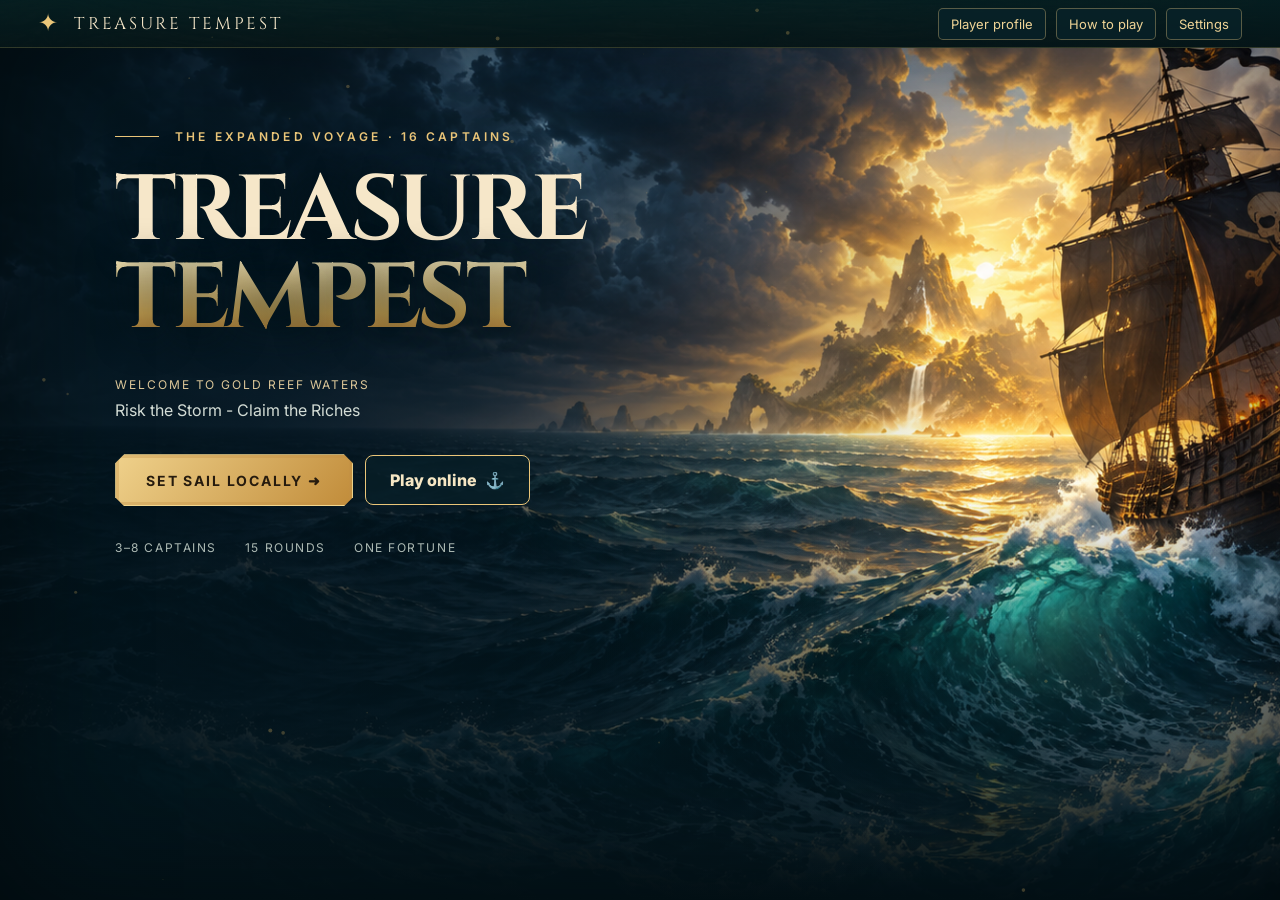
==== commit a01b4fcf: "Fix online Spyglass ordering" ====
--- a/index.html
+++ b/index.html
@@ -1 +1 @@
-<!doctype html><html lang="en"><head><meta charset="utf-8"><meta name="viewport" content="width=device-width, initial-scale=1"><meta name="theme-color" content="#061b22"><title>Treasure Tempest — Set Sail</title><meta name="description" content="Brave the storm. Claim the fortune. Play Treasure Tempest against its trained pirate captains."><link rel="icon" href="favicon.svg" type="image/svg+xml"><link rel="stylesheet" href="style.css?v=online-10"></head><body><canvas id="atmosphere" aria-hidden="true"></canvas><div id="screen"></div><div id="overlay-root"></div><div id="toast" role="status"></div><script type="module" src="app.js?v=online-12"></script></body></html>
+<!doctype html><html lang="en"><head><meta charset="utf-8"><meta name="viewport" content="width=device-width, initial-scale=1"><meta name="theme-color" content="#061b22"><title>Treasure Tempest — Set Sail</title><meta name="description" content="Brave the storm. Claim the fortune. Play Treasure Tempest against its trained pirate captains."><link rel="icon" href="favicon.svg" type="image/svg+xml"><link rel="stylesheet" href="style.css?v=online-10"></head><body><canvas id="atmosphere" aria-hidden="true"></canvas><div id="screen"></div><div id="overlay-root"></div><div id="toast" role="status"></div><script type="module" src="app.js?v=online-13"></script></body></html>
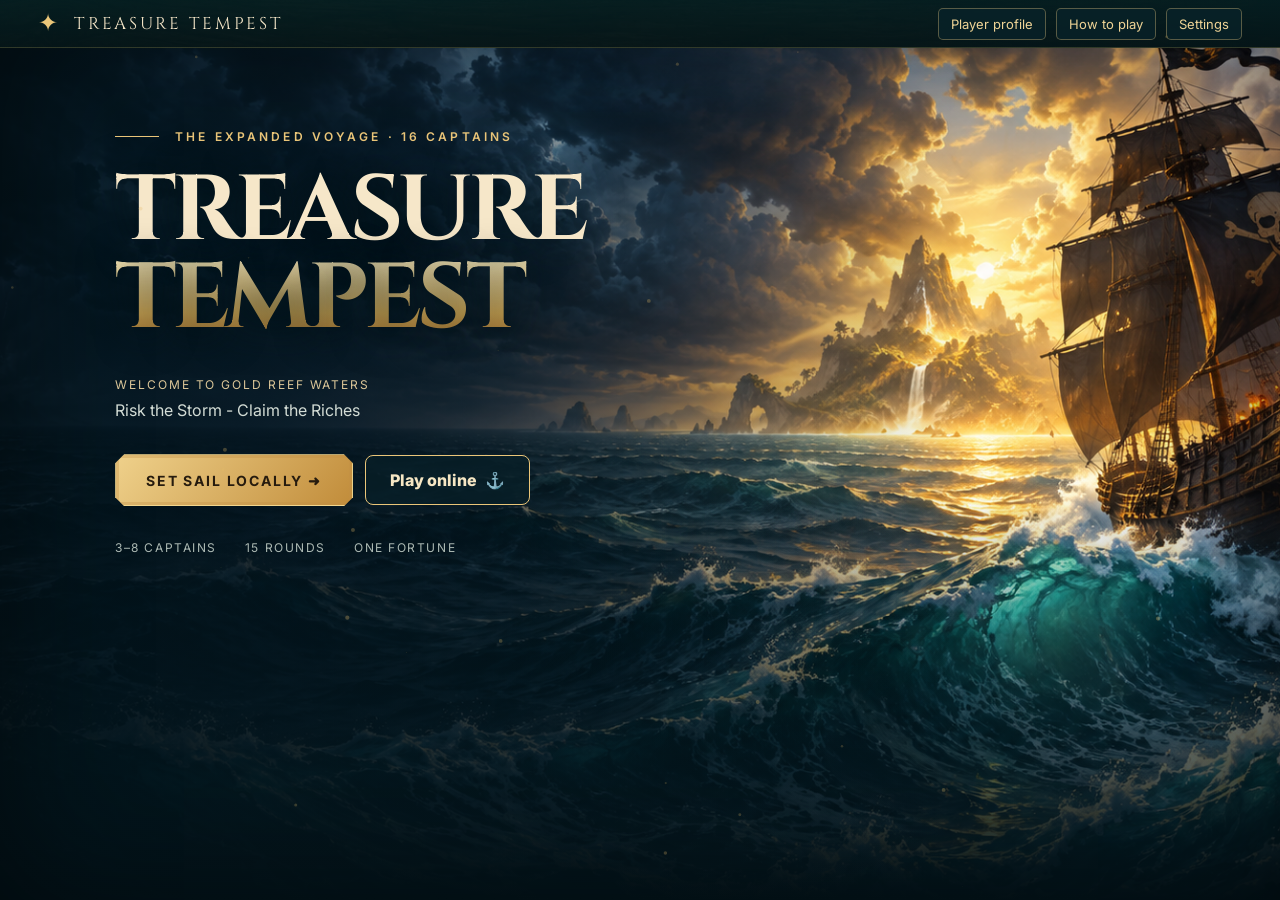
==== commit 6c025fe1: "Fix final scoring and online presentation" ====
--- a/index.html
+++ b/index.html
@@ -1 +1 @@
-<!doctype html><html lang="en"><head><meta charset="utf-8"><meta name="viewport" content="width=device-width, initial-scale=1"><meta name="theme-color" content="#061b22"><title>Treasure Tempest — Set Sail</title><meta name="description" content="Brave the storm. Claim the fortune. Play Treasure Tempest against its trained pirate captains."><link rel="icon" href="favicon.svg" type="image/svg+xml"><link rel="stylesheet" href="style.css?v=online-10"></head><body><canvas id="atmosphere" aria-hidden="true"></canvas><div id="screen"></div><div id="overlay-root"></div><div id="toast" role="status"></div><script type="module" src="app.js?v=online-13"></script></body></html>
+<!doctype html><html lang="en"><head><meta charset="utf-8"><meta name="viewport" content="width=device-width, initial-scale=1"><meta name="theme-color" content="#061b22"><title>Treasure Tempest — Set Sail</title><meta name="description" content="Brave the storm. Claim the fortune. Play Treasure Tempest against its trained pirate captains."><link rel="icon" href="favicon.svg" type="image/svg+xml"><link rel="stylesheet" href="style.css?v=online-10"></head><body><canvas id="atmosphere" aria-hidden="true"></canvas><div id="screen"></div><div id="overlay-root"></div><div id="toast" role="status"></div><script type="module" src="app.js?v=online-14"></script></body></html>
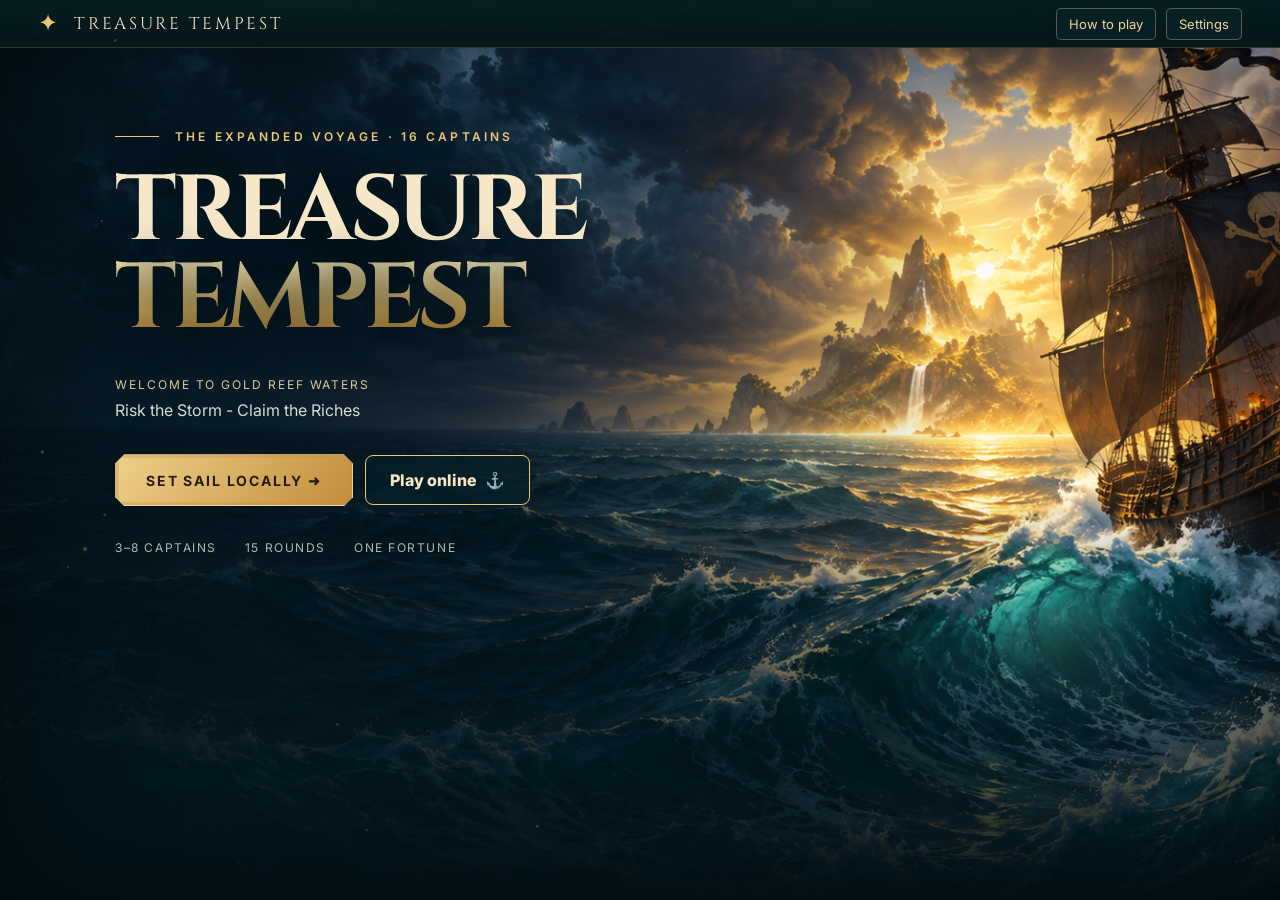
==== commit 091b0094: "Revamp player profiles and fix voyage completion" ====
--- a/index.html
+++ b/index.html
@@ -1 +1 @@
-<!doctype html><html lang="en"><head><meta charset="utf-8"><meta name="viewport" content="width=device-width, initial-scale=1"><meta name="theme-color" content="#061b22"><title>Treasure Tempest — Set Sail</title><meta name="description" content="Brave the storm. Claim the fortune. Play Treasure Tempest against its trained pirate captains."><link rel="icon" href="favicon.svg" type="image/svg+xml"><link rel="stylesheet" href="style.css?v=online-10"></head><body><canvas id="atmosphere" aria-hidden="true"></canvas><div id="screen"></div><div id="overlay-root"></div><div id="toast" role="status"></div><script type="module" src="app.js?v=online-14"></script></body></html>
+<!doctype html><html lang="en"><head><meta charset="utf-8"><meta name="viewport" content="width=device-width, initial-scale=1"><meta name="theme-color" content="#061b22"><title>Treasure Tempest — Set Sail</title><meta name="description" content="Brave the storm. Claim the fortune. Play Treasure Tempest against its trained pirate captains."><link rel="icon" href="favicon.svg" type="image/svg+xml"><link rel="stylesheet" href="style.css?v=online-10"></head><body><canvas id="atmosphere" aria-hidden="true"></canvas><div id="screen"></div><div id="overlay-root"></div><div id="toast" role="status"></div><script type="module" src="app.js?v=online-15"></script></body></html>
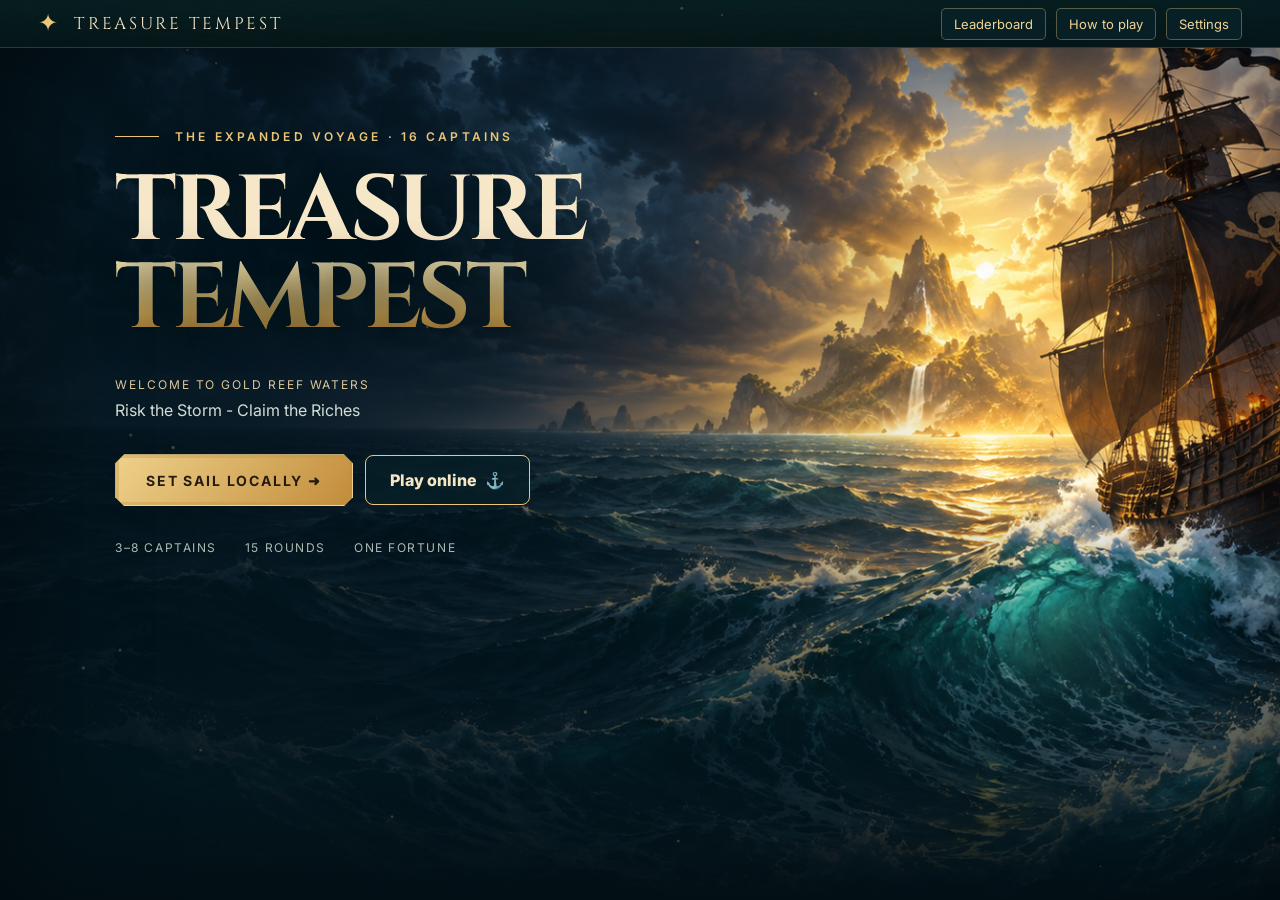
==== commit 4515b812: "Fix voyage completion and unify account flow" ====
--- a/index.html
+++ b/index.html
@@ -1 +1 @@
-<!doctype html><html lang="en"><head><meta charset="utf-8"><meta name="viewport" content="width=device-width, initial-scale=1"><meta name="theme-color" content="#061b22"><title>Treasure Tempest — Set Sail</title><meta name="description" content="Brave the storm. Claim the fortune. Play Treasure Tempest against its trained pirate captains."><link rel="icon" href="favicon.svg" type="image/svg+xml"><link rel="stylesheet" href="style.css?v=online-10"></head><body><canvas id="atmosphere" aria-hidden="true"></canvas><div id="screen"></div><div id="overlay-root"></div><div id="toast" role="status"></div><script type="module" src="app.js?v=online-15"></script></body></html>
+<!doctype html><html lang="en"><head><meta charset="utf-8"><meta name="viewport" content="width=device-width, initial-scale=1"><meta name="theme-color" content="#061b22"><title>Treasure Tempest — Set Sail</title><meta name="description" content="Brave the storm. Claim the fortune. Play Treasure Tempest against its trained pirate captains."><link rel="icon" href="favicon.svg" type="image/svg+xml"><link rel="stylesheet" href="style.css?v=online-11"></head><body><canvas id="atmosphere" aria-hidden="true"></canvas><div id="screen"></div><div id="overlay-root"></div><div id="toast" role="status"></div><script type="module" src="app.js?v=online-16"></script></body></html>
--- a/style.css
+++ b/style.css
@@ -1,4 +1,5 @@
 @import url('https://fonts.googleapis.com/css2?family=Cinzel:wght@400;500;600;700;800;900&family=Inter:wght@400;500;600;700&display=swap');
+.online-portal{position:fixed;inset:0;width:100%;height:100%;border:0;z-index:10000;background:#061a24}
 :root{color-scheme:dark;--ink:#06171d;--panel:#0a2027;--gold:#ebc679;--gold-dark:#8c642f;--text:#f6e7c9;--muted:#a9b8b4;--teal:#75d5cf;--red:#e38b72;--line:rgba(235,198,121,.25);font-family:Inter,Arial,sans-serif;color:var(--text);background:var(--ink)}*{box-sizing:border-box}body{margin:0;min-width:340px}button,input,select{font:inherit}button{cursor:pointer;color:inherit}button:disabled{cursor:not-allowed;opacity:.4}button:focus-visible,input:focus-visible,select:focus-visible{outline:2px solid var(--teal);outline-offset:5px}button{transition:filter .2s,transform .2s,background .2s}button:hover:not(:disabled){filter:brightness(1.14)}button:active:not(:disabled){transform:translateY(1px)}h1,h2,h3,p{margin:0}h1,h2,h3,.display{font-family:Cinzel,Georgia,serif}button.primary{border:1px solid #f2d68e;background:linear-gradient(130deg,#efd18b,#c18c3a);color:#261b0e;box-shadow:0 4px 26px #0006,inset 0 0 0 3px #bf8c4555;padding:16px 30px;font-weight:700;letter-spacing:.13em;text-transform:uppercase;font-size:14px;min-height:52px;clip-path:polygon(9px 0,calc(100% - 9px) 0,100% 9px,100% calc(100% - 9px),calc(100% - 9px) 100%,9px 100%,0 calc(100% - 9px),0 9px)}button.ghost,.small-button{background:#061b2299;border:1px solid var(--line);padding:11px 17px;font-size:14px;border-radius:3px}.text-button{border:0;background:none;color:var(--gold);padding:10px;font-size:14px}.eyebrow{font-size:12px;text-transform:uppercase;letter-spacing:.26em;color:var(--gold);font-weight:600}.muted{color:var(--muted)}.masthead{position:relative;display:flex;justify-content:space-between;align-items:center;padding:26px 5%;z-index:2;border-bottom:1px solid #e8c77e1c}.brand{font-family:Cinzel,Georgia,serif;font-size:17px;letter-spacing:.16em;display:flex;align-items:center;gap:13px}.brand-mark{font-size:30px;color:var(--gold)}.header-actions{display:flex;gap:10px;align-items:center}.intro{min-height:100svh;background:linear-gradient(90deg,#03141bd9 0%,#03141b70 43%,#03141b00 75%),linear-gradient(0deg,#03141b 0%,transparent 45%),url('assets/hero.png') center/cover;position:relative;overflow:hidden}.intro:after{content:'';position:absolute;inset:0;pointer-events:none;box-shadow:inset 0 0 130px #0008}.intro-copy{position:relative;z-index:1;margin:9vh 0 0 9%;width:min(640px,70%);animation:arrive 1.2s ease-out}.intro .edition{display:flex;align-items:center;gap:16px;margin-bottom:23px}.edition:before{content:'';width:44px;height:1px;background:var(--gold)}.intro h1{font-size:clamp(62px,7.2vw,112px);line-height:.96;font-weight:700;letter-spacing:-.05em;text-shadow:0 4px 40px #001318}.intro h1 span{display:block;background:linear-gradient(#fff2c4,#ddb057 65%,#996427);background-clip:text;color:transparent}.intro-copy>p{color:#d3dcd5;line-height:1.8;margin:26px 0 30px;max-width:370px;font-size:16px}.intro .primary{min-width:228px}.intro-meta{display:flex;gap:28px;margin-top:34px;color:#acb9b3;font-size:12px;letter-spacing:.13em;text-transform:uppercase}.intro-footer{position:absolute;z-index:2;bottom:25px;left:5%;right:5%;display:flex;justify-content:space-between;color:#a8b7b4;font-size:12px;letter-spacing:.15em}.intro-footer span:last-child{color:var(--gold)}#atmosphere{position:fixed;inset:0;width:100%;height:100%;pointer-events:none;z-index:25;opacity:.65}.setup{min-height:100svh;background:linear-gradient(#04151aea,#04151ad9),url('assets/hero.png') center/cover fixed}.setup-content{max-width:1180px;margin:auto;padding:42px 32px 60px}.section-heading{display:flex;justify-content:space-between;align-items:end;gap:20px;margin-bottom:30px}.section-heading h1{font-size:42px;margin-top:8px}.setup-columns{display:grid;grid-template-columns:300px 1fr;gap:45px}.setup-panel{border:1px solid var(--line);background:linear-gradient(140deg,#16353b99,#071c23cc);padding:24px}.setup-panel h3{font-size:20px;margin-bottom:15px}.count-controls{display:flex;gap:10px;margin:20px 0 25px}.count-controls button{width:48px;height:50px;background:#04141b;border:1px solid var(--line);font-family:Cinzel,Georgia,serif;font-size:21px}.count-controls button.selected{background:var(--gold);color:#172127}.field-label{display:block;font-size:13px;color:var(--muted);margin:18px 0 8px}.setup input,.setup select{background:#06171d;border:1px solid var(--line);padding:12px;width:100%;color:var(--text);border-radius:3px}.setup-note{font-size:14px;line-height:1.7;color:var(--muted);margin-top:20px}.power-choices{display:grid;grid-template-columns:1fr 1fr;gap:24px}.power-choice{background:linear-gradient(#132a2a,#071a21);border:1px solid var(--line);padding:0;text-align:left;position:relative;overflow:hidden;box-shadow:0 14px 34px #0005;border-radius:6px}.power-choice:hover{transform:translateY(-5px);border-color:var(--gold)}.power-choice.chosen{border:2px solid var(--gold);box-shadow:0 0 25px #edbd5433}.power-choice img{width:100%;height:290px;object-fit:cover;object-position:center 30%;display:block;mask-image:linear-gradient(#000 75%,transparent)}.power-choice .choice-info{padding:0 24px 24px;position:relative;margin-top:-8px}.choice-info h2{font-size:23px;color:var(--gold);margin:8px 0 12px}.choice-info p{font-size:14px;line-height:1.7;color:#c2ccc5;min-height:72px}.choice-info .lives{font-size:12px;letter-spacing:.14em;color:var(--teal)}.chosen-badge{position:absolute;right:12px;top:12px;background:var(--gold);color:#102025;padding:8px 12px;font-size:12px;font-weight:700}.setup-bottom{display:flex;justify-content:space-between;align-items:center;gap:20px;margin-top:26px}.assignment-grid{display:grid;grid-template-columns:repeat(3,1fr);gap:12px;margin-top:20px}.assignment{padding:15px;background:#071c24;border:1px solid var(--line)}.assignment label{font-size:13px;color:var(--muted)}.modal-backdrop{position:fixed;z-index:60;inset:0;background:#001116de;backdrop-filter:blur(12px);display:grid;place-items:center;padding:24px}.modal{width:min(850px,100%);max-height:90svh;overflow:auto;padding:30px;background:linear-gradient(140deg,#153139,#06171d);border:1px solid var(--gold-dark);box-shadow:0 25px 100px #0009;border-radius:7px}.modal h2{font-size:27px;margin:0 0 20px}.modal-top{display:flex;justify-content:space-between;align-items:start}.close{background:none;border:1px solid var(--line);width:34px;height:34px;border-radius:50%;font-size:22px}.modal p{color:var(--muted);line-height:1.7}.rule-grid{display:grid;grid-template-columns:1fr 1fr;gap:16px;margin:20px 0}.rule-grid article{padding:16px;border:1px solid var(--line)}.rule-grid h3{color:var(--gold);font-size:17px;margin-bottom:8px}#toast{position:fixed;z-index:100;bottom:30px;left:50%;transform:translateX(-50%);background:#17353f;color:#fff1d3;border:1px solid var(--gold);padding:15px 24px;opacity:0;pointer-events:none;transition:opacity .2s;max-width:90vw}#toast.visible{opacity:1}@keyframes arrive{from{opacity:0;transform:translateY(24px)}to{opacity:1;transform:none}}@media(max-width:800px){.intro-copy{margin-top:13vh;margin-left:7%;width:86%}.intro{background-position:62%}.intro h1{font-size:70px}.brand{font-size:13px}.setup-columns{grid-template-columns:1fr}.setup-content{padding:25px 20px}.setup-panel{display:block}.power-choice img{height:240px}.section-heading h1{font-size:30px}.assignment-grid{grid-template-columns:1fr 1fr}.intro-footer{font-size:10px}.intro-meta{gap:16px}.rule-grid{grid-template-columns:1fr}}@media(prefers-reduced-motion:reduce){*,*:before,*:after{animation:none!important;transition:none!important;scroll-behavior:auto!important}#atmosphere{display:none}}
 /* The captain's table */
 .game{min-height:100svh;background:linear-gradient(#03161bc9,#03161b77),url('assets/table.png') center/cover fixed}.game .masthead{padding:14px 3%;background:#04171dc9}.game-layout{display:grid;grid-template-columns:86px minmax(0,1fr);gap:24px;max-width:1540px;margin:auto;padding:22px 28px 28px}.round-track{grid-row:1/4;position:relative;display:flex;flex-direction:column;align-items:center;padding:15px 8px;background:linear-gradient(90deg,#b78a45,#ead19a 18%,#d8b775 83%,#92703d);border:2px solid #754f24;color:#382918;box-shadow:0 8px 30px #0007;border-radius:7px 7px 15px 15px;align-self:stretch}.round-track:before{content:'';position:absolute;left:50%;top:81px;bottom:32px;border-left:1px dashed #6b4c2f88}.round-track .eyebrow{font-size:11px;color:#604120;letter-spacing:.12em;z-index:1}.round-big{font-family:Cinzel,Georgia,serif;font-size:30px;font-weight:700;margin:0 0 12px;z-index:1}.round-node{position:relative;z-index:1;display:flex;align-items:center;justify-content:center;width:27px;height:27px;min-height:27px;margin:3px 0;border-radius:50%;border:1px solid #846637;background:#d6b674;font-family:Cinzel,Georgia,serif;font-size:13px;font-weight:700}.round-node:nth-child(3n){transform:translateX(-13px)}.round-node:nth-child(3n + 1){transform:translateX(13px)}.round-node.past{background:#80623c;color:#d9c296}.round-node.current{background:#0f3c45;color:#fce7b7;border:2px solid #eec765;box-shadow:0 0 0 3px #235c6477,0 0 16px #154d49}.round-node.danger:after{content:'+';position:absolute;right:-14px;font:700 16px Inter;color:#9f3429}.track-end{font-size:25px;color:#9f3429;margin-top:auto;z-index:1}.opponents{display:grid;grid-template-columns:repeat(var(--opponents),minmax(0,1fr));gap:14px;min-width:0}.captain{position:relative;border:1px solid #c9a76438;background:linear-gradient(145deg,#15343cdb,#06191ff2);border-radius:5px;overflow:hidden;min-width:0;box-shadow:0 8px 25px #0004}.captain.drawing{border-color:var(--gold);box-shadow:0 0 25px #ddb97024}.captain.departed{opacity:.67}.captain-head{display:flex;gap:12px;padding:12px 12px 8px;align-items:center}.portrait-button{flex-shrink:0;padding:0;width:60px;height:77px;border:1px solid #c5a45f88;border-radius:4px;overflow:hidden;background:#091b21}.portrait-button img{width:100%;height:100%;object-fit:cover;object-position:center 25%;transform:scale(1.1)}.captain-name{font-size:12px;color:var(--muted);margin-bottom:4px}.captain h3{font-size:14px;line-height:1.35;color:#f0d69a}.ship-count{display:flex;gap:4px;align-items:center;color:var(--teal);font-size:14px;margin-top:7px}.ship-count span{color:var(--muted);font-size:12px;margin-left:3px}.captain-status{font-size:11px;letter-spacing:.1em;text-transform:uppercase;display:flex;justify-content:space-between;padding:8px 12px;background:#03141980;color:var(--muted);border-top:1px solid #c9a76415}.captain-status .shield{color:var(--teal)}.tokens{display:flex;gap:3px;flex-wrap:wrap;margin-top:5px}.token-dot{display:inline-block;width:10px;height:10px;border-radius:50%;background:radial-gradient(circle at 35% 30%,#f5d999,#b07d33);border:1px solid #f0d9a388}.held-cards{display:flex;align-items:center;gap:5px;min-height:50px;padding:7px 10px;overflow-x:auto}.held-card{position:relative;flex:0 0 32px;width:32px;height:47px;padding:0;border:1px solid #c49d5c77;border-radius:2px;background:#04141c;transition:transform .2s}.held-card:hover{transform:translateY(-4px)}.held-card img{width:100%;height:100%;object-fit:cover;border-radius:2px}.held-card .copy-mark{position:absolute;bottom:-1px;right:-2px;font-size:11px;background:#24626c;color:white;padding:1px 3px}.empty-held{font-size:11px;letter-spacing:.03em;color:#849893}.main-table{display:grid;grid-template-columns:minmax(0,1fr) 228px;gap:22px;min-height:335px}.play-surface{position:relative;display:flex;flex-direction:column;align-items:center;padding:14px 20px 18px;border:1px solid #d5b97c25;border-radius:90px 90px 18px 18px;background:radial-gradient(ellipse at center,#0c414d44,#051b2366 65%);box-shadow:inset 0 0 60px #0004}.table-heading{display:flex;align-items:center;gap:12px;font-size:12px;letter-spacing:.2em;text-transform:uppercase;color:var(--teal);margin-bottom:10px}.table-heading:before,.table-heading:after{content:'';height:1px;width:40px;background:#74cec944}.pot-label{font-size:11px;text-transform:uppercase;letter-spacing:.3em;color:#c1ba9f}.gold-counter{display:flex;gap:5px;padding:9px;background:linear-gradient(135deg,#765224,#c09c55 38%,#68471e);border:1px solid #d9b56c;border-radius:6px;box-shadow:0 8px 30px #0008,inset 0 0 0 3px #341e11;margin:8px 0 14px;position:relative}.gold-counter:before,.gold-counter:after{content:'✦';font-size:12px;color:#f6d790;position:absolute;top:50%;transform:translateY(-50%)}.gold-counter:before{left:-22px}.gold-counter:after{right:-22px}.digit{position:relative;background:linear-gradient(#241e16,#0e1412 47%,#070b0b 49%,#0e1412 51%,#282217);border:1px solid #e3bd613d;border-radius:3px;width:58px;height:68px;display:grid;place-items:center;font-family:Cinzel,Georgia,serif;font-weight:600;font-size:52px;line-height:1;color:#f5d38c;text-shadow:0 0 16px #f0b23b44;font-variant-numeric:tabular-nums;box-shadow:inset 0 3px 12px #000}.digit:after{content:'';position:absolute;top:50%;left:0;right:0;border-top:1px solid #02090ba0}.gold-counter.changed{animation:gold-pulse .6s}.pile-row{display:flex;justify-content:center;align-items:center;gap:40px;flex:1}.pile-column{text-align:center;position:relative}.pile-label{font-size:10px;text-transform:uppercase;letter-spacing:.18em;color:#b9c4b7;margin:7px 0}.draw-pile,.discard-pile{position:relative;display:block;padding:0;width:84px;height:126px;background:#061d26;border:1px solid #b59555;border-radius:6px;box-shadow:3px 3px 0 #243636,5px 5px 0 #947449,7px 7px 0 #102a2e,0 10px 20px #0008}.draw-pile img,.discard-pile img{width:100%;height:100%;object-fit:cover;border-radius:5px}.draw-pile:hover{transform:translateY(-3px) rotate(-2deg)}.discard-pile{opacity:.55;box-shadow:2px 3px 0 #b58b4866;width:65px;height:98px}.current-card{width:108px;height:162px;position:relative;display:grid;place-items:center;border-radius:6px;border:1px dashed #c7a66066;color:#b3b8a8;background:#0a222766}.current-card img{width:100%;height:100%;object-fit:cover;border-radius:6px;box-shadow:0 8px 22px #0008}.current-card button{padding:0;border:0;background:none;width:100%;height:100%}.card-placeholder{font-size:34px;color:#bc955655}.last-drawer{font-size:12px;color:#becac4;min-height:16px;margin-top:10px;text-align:center}.logbook{background:#04171dce;border:1px solid var(--line);border-radius:5px;padding:17px 15px;display:flex;flex-direction:column;max-height:355px}.logbook .eyebrow{font-size:11px;letter-spacing:.14em;display:flex;justify-content:space-between;border-bottom:1px solid var(--line);padding-bottom:12px}.log-lines{overflow:auto;flex:1;padding-top:8px;scrollbar-width:thin;scrollbar-color:#4a635e transparent}.log-entry{font-size:12px;line-height:1.6;color:#bcc7c0;margin:0;padding:7px 0;border-bottom:1px solid #e3c7860b}.log-entry.gold{color:#ddc183}.log-entry.danger{color:#dfa18c}.log-entry.safe{color:#82c9c5}.log-entry.round{color:#e8d6af;font-weight:600}.player-deck{display:flex;align-items:stretch;gap:18px;padding:15px 18px;border:1px solid #d5b16d66;border-radius:5px;background:linear-gradient(110deg,#14353eda,#061a22e8);min-width:0}.player-identity{display:flex;gap:14px;min-width:240px;align-items:center}.player-identity .portrait-button{width:72px;height:98px}.player-identity h2{font-size:19px;color:var(--gold);margin:4px 0}.player-identity .eyebrow{font-size:10px}.player-deck .held-cards{flex:1;border-left:1px solid var(--line);padding-left:18px;align-items:center}.player-deck .held-card{width:52px;height:78px;flex-basis:52px}.player-deck .empty-held{font-size:12px;line-height:1.6;max-width:180px}.personal-secret{border:1px dashed var(--teal);padding:7px;border-radius:4px;display:flex;align-items:center;gap:9px;font-size:12px;color:var(--teal)}.personal-secret img{width:40px;border-radius:3px}.action-dock{grid-column:2;display:flex;align-items:center;justify-content:space-between;gap:20px;padding:16px 2px}.decision-copy h3{font-size:18px;margin-bottom:5px}.decision-copy p{font-size:13px;color:var(--muted);line-height:1.5;max-width:440px}.action-buttons{display:flex;flex-wrap:wrap;gap:9px;justify-content:flex-end}.action-buttons .primary{font-size:12px;padding:14px 22px;min-width:160px}.action-buttons .ghost{font-size:13px}.harbor-button{background:linear-gradient(#174f58,#0c343c)!important;border:1px solid #67b7b7!important;color:#d0efdd!important}.turn-chip{border:1px solid #91d2c33d;color:var(--teal);padding:7px 11px;border-radius:20px;font-size:11px;letter-spacing:.1em}.game-utility{display:flex;gap:6px;align-items:center}.game-utility button{font-size:12px;padding:8px 12px}.game-message{padding:35px;text-align:center}.choice-modal .choice-buttons{display:grid;grid-template-columns:repeat(auto-fit,minmax(190px,1fr));gap:14px;margin-top:25px}.choice-option{border:1px solid var(--line);background:#08242d;padding:18px;color:var(--text);text-align:center;border-radius:4px;line-height:1.6;font-size:14px}.choice-option:hover{border-color:var(--gold)}.choice-option .mini-preview{display:flex;justify-content:center;gap:8px;margin-bottom:12px}.mini-preview img{width:70px;border-radius:4px}.mini-preview .bottom-card{opacity:.4;transform:rotate(10deg)}.choice-modal .large-cards{display:flex;gap:20px;justify-content:center;margin:20px}.large-cards img{width:min(140px,25vw);border-radius:7px}.reveal-stage{position:fixed;inset:0;z-index:45;display:flex;flex-direction:column;align-items:center;justify-content:center;pointer-events:none;background:radial-gradient(ellipse,#041b2377,#021015d9);animation:reveal-veil 1.9s both}.reveal-stage .reveal-card{height:min(56vh,480px);width:auto;aspect-ratio:2/3;object-fit:cover;border-radius:12px;box-shadow:0 0 70px #e4b85366,0 25px 80px #000;animation:card-reveal 1.9s cubic-bezier(.2,.8,.2,1) both;position:relative;z-index:2}.reveal-title{font-family:Cinzel,Georgia,serif;font-size:clamp(23px,3vw,42px);color:var(--gold);margin:22px 0 8px;text-align:center;letter-spacing:.04em;z-index:2}.reveal-sub{font-size:14px;color:#d0e7df;letter-spacing:.08em;z-index:2}.reveal-stage.surge{background:radial-gradient(ellipse,#1a6b8777,#01111fe8)}.reveal-stage.surge:before{content:'';position:absolute;inset:0;background:linear-gradient(115deg,transparent 46%,#91eaffaa 49%,transparent 51%);animation:lightning 1.3s both}.reveal-stage.whirlpool{background:radial-gradient(ellipse,#074e6688,#000c18ed)}.reveal-stage.whirlpool:before{content:'';position:absolute;width:130vmax;height:130vmax;background:repeating-conic-gradient(from 0deg,transparent 0deg 30deg,#319ccf27 40deg 55deg,transparent 65deg 90deg);mask-image:radial-gradient(circle,transparent 5%,#000 10%,transparent 60%);animation:vortex 2s linear infinite}.reveal-stage.crown:before{content:'';position:absolute;inset:-50%;background:repeating-conic-gradient(#d5a44500 0deg 15deg,#f5c66429 20deg 24deg,#d5a44500 29deg 40deg);animation:vortex 20s linear infinite}.reveal-stage.idol,.reveal-stage.coin_curse{background:radial-gradient(ellipse,#582566b3,#0b071bed)}.reveal-stage.idol .reveal-card{box-shadow:0 0 100px #ab4dce99;animation:card-reveal 1.9s both}.reveal-stage.marooned{background:radial-gradient(ellipse,#6837219c,#160b0be8)}.reveal-stage.marooned .reveal-card{box-shadow:0 0 80px #c95b3966}.reveal-stage.safe .reveal-card{box-shadow:0 0 70px #68d3c566}.dealing .draw-pile{animation:shuffle .45s 3}.dealing .captain{animation:arrive .7s both;animation-delay:calc(var(--seat)*.09s)}.score-table{width:100%;border-collapse:collapse;margin:20px 0}.score-table th{text-align:left;color:var(--muted);font-size:12px;font-weight:500;padding:10px}.score-table td{padding:13px 10px;border-top:1px solid var(--line);font-size:14px}.score-table .gold-value{font-family:Cinzel,Georgia,serif;color:var(--gold);font-size:22px;text-align:right}.score-table .you-score{background:#d1af5c13}.end-scene{min-height:100svh;display:flex;flex-direction:column;align-items:center;justify-content:center;background:linear-gradient(#03172077,#031720f2),url('assets/hero.png') center/cover;text-align:center;padding:35px}.end-scene.lost{background-image:linear-gradient(#031720bb,#031720f2),url('assets/hero.png')}.end-scene h1{font-size:clamp(40px,7vw,86px);color:var(--gold);margin:14px 0;text-shadow:0 0 60px #e8bb4966}.end-scene>p{font-size:16px;color:#bdc9c1;margin-bottom:25px}.winner-medallion{width:110px;height:110px;border-radius:50%;overflow:hidden;border:3px solid var(--gold);box-shadow:0 0 0 10px #dfb65a16,0 0 60px #d7a34455}.winner-medallion img{width:100%;height:100%;object-fit:cover;object-position:50% 25%}.end-score{max-width:650px;width:100%;padding:10px 25px;background:#04181ccc;border:1px solid var(--line);margin:20px 0 25px}.card-detail{display:grid;grid-template-columns:200px 1fr;gap:26px;align-items:center}.card-detail>img{width:100%;border-radius:8px}.card-detail .eyebrow{margin-bottom:8px}.card-detail p{margin:15px 0}.card-detail .power-art{height:290px;object-fit:cover;object-position:50% 20%}.card-gallery{display:grid;grid-template-columns:repeat(auto-fill,minmax(75px,1fr));gap:12px;margin:20px 0}.card-gallery img{width:100%;border-radius:4px}.card-gallery button{padding:0;border:0;background:none}.loading-compass{width:60px;height:60px;margin:25vh auto 20px;border:1px solid var(--gold);border-top:3px solid var(--gold);border-radius:50%;animation:vortex 1s linear infinite}.loading-text{text-align:center;color:var(--gold)}@keyframes card-reveal{0%{opacity:0;transform:translateY(180px) rotateY(90deg) scale(.4)}20%{opacity:1;transform:translateY(0) rotateY(0) scale(1)}75%{opacity:1;transform:none}100%{opacity:0;transform:translateY(95px) scale(.25) rotate(5deg)}}@keyframes reveal-veil{0%{opacity:0}15%,75%{opacity:1}100%{opacity:0}}@keyframes vortex{to{transform:rotate(360deg)}}@keyframes lightning{0%,30%,65%,100%{opacity:0}10%,45%{opacity:1}}@keyframes gold-pulse{30%{filter:brightness(1.7);transform:scale(1.025)}}@keyframes shuffle{0%,100%{transform:rotate(-3deg)}50%{transform:translate(10px,-5px) rotate(4deg)}}
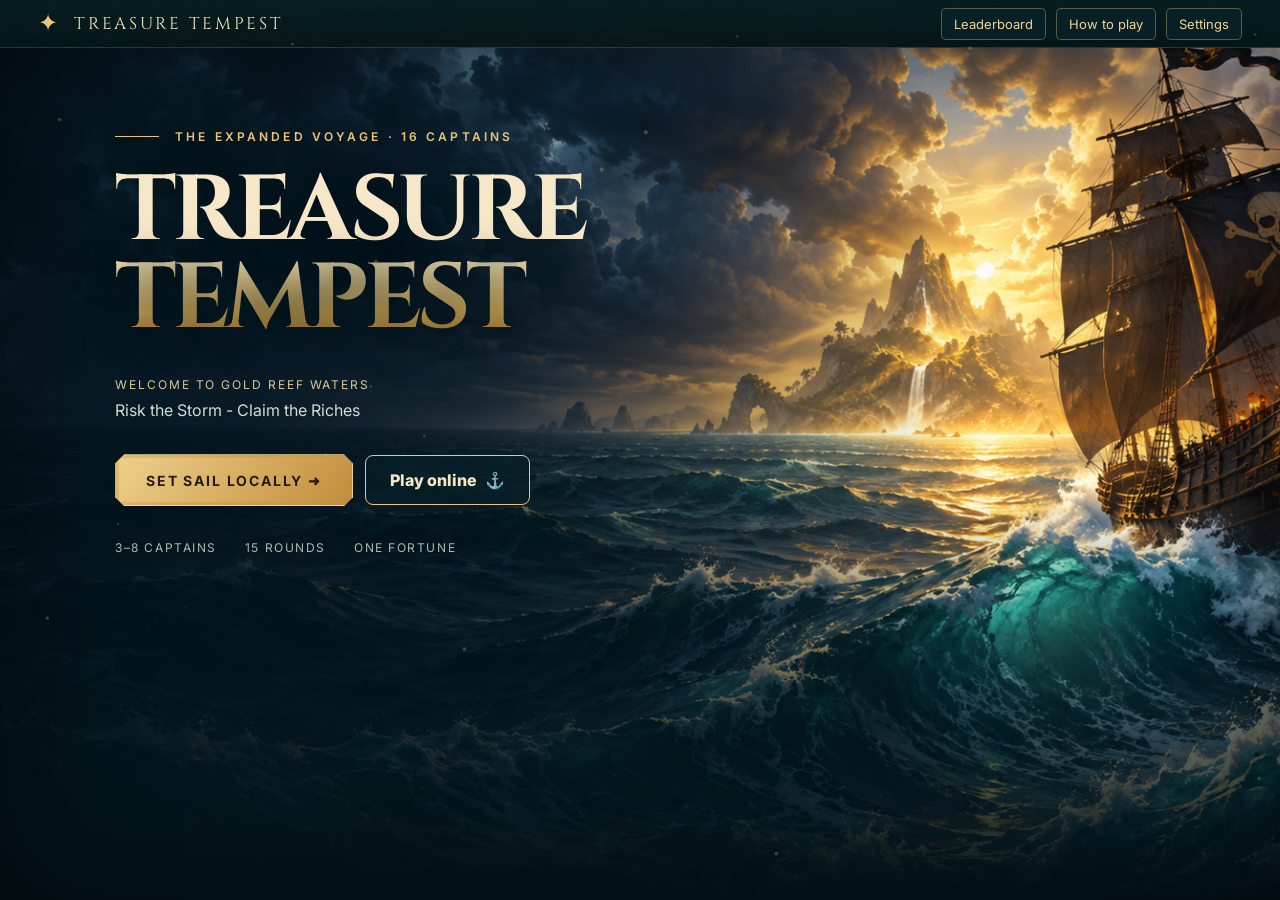
==== commit 58ba8f00: "Restore account profiles and protect offline play" ====
--- a/index.html
+++ b/index.html
@@ -1 +1 @@
-<!doctype html><html lang="en"><head><meta charset="utf-8"><meta name="viewport" content="width=device-width, initial-scale=1"><meta name="theme-color" content="#061b22"><title>Treasure Tempest — Set Sail</title><meta name="description" content="Brave the storm. Claim the fortune. Play Treasure Tempest against its trained pirate captains."><link rel="icon" href="favicon.svg" type="image/svg+xml"><link rel="stylesheet" href="style.css?v=online-11"></head><body><canvas id="atmosphere" aria-hidden="true"></canvas><div id="screen"></div><div id="overlay-root"></div><div id="toast" role="status"></div><script type="module" src="app.js?v=online-16"></script></body></html>
+<!doctype html><html lang="en"><head><meta charset="utf-8"><meta name="viewport" content="width=device-width, initial-scale=1"><meta name="theme-color" content="#061b22"><title>Treasure Tempest — Set Sail</title><meta name="description" content="Brave the storm. Claim the fortune. Play Treasure Tempest against its trained pirate captains."><link rel="icon" href="favicon.svg" type="image/svg+xml"><link rel="stylesheet" href="style.css?v=online-11"></head><body><canvas id="atmosphere" aria-hidden="true"></canvas><div id="screen"></div><div id="overlay-root"></div><div id="toast" role="status"></div><script type="module" src="app.js?v=online-17"></script></body></html>
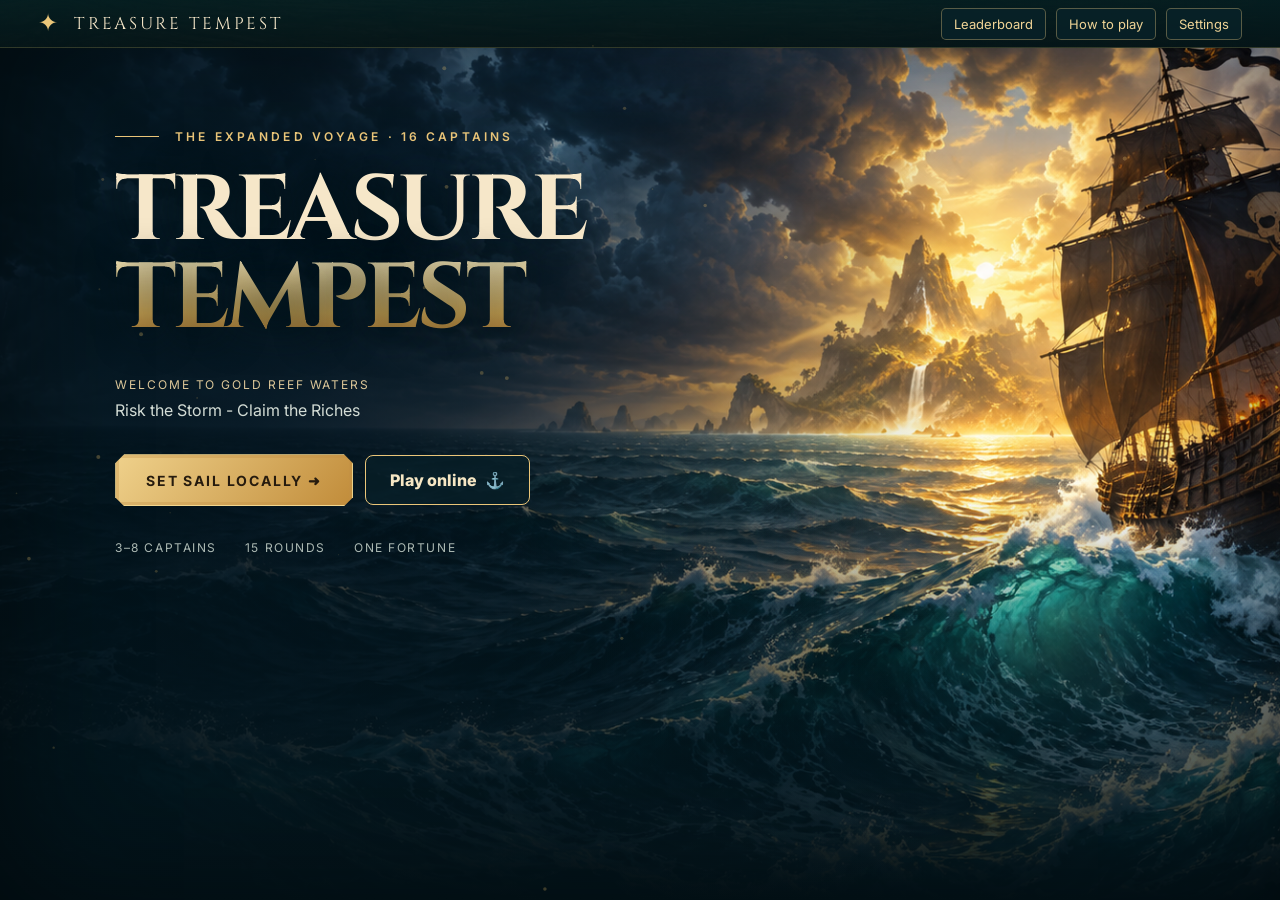
==== commit 84ad6245: "Fix account retry and preserve completed scores" ====
--- a/index.html
+++ b/index.html
@@ -1 +1 @@
-<!doctype html><html lang="en"><head><meta charset="utf-8"><meta name="viewport" content="width=device-width, initial-scale=1"><meta name="theme-color" content="#061b22"><title>Treasure Tempest — Set Sail</title><meta name="description" content="Brave the storm. Claim the fortune. Play Treasure Tempest against its trained pirate captains."><link rel="icon" href="favicon.svg" type="image/svg+xml"><link rel="stylesheet" href="style.css?v=online-11"></head><body><canvas id="atmosphere" aria-hidden="true"></canvas><div id="screen"></div><div id="overlay-root"></div><div id="toast" role="status"></div><script type="module" src="app.js?v=online-17"></script></body></html>
+<!doctype html><html lang="en"><head><meta charset="utf-8"><meta name="viewport" content="width=device-width, initial-scale=1"><meta name="theme-color" content="#061b22"><title>Treasure Tempest — Set Sail</title><meta name="description" content="Brave the storm. Claim the fortune. Play Treasure Tempest against its trained pirate captains."><link rel="icon" href="favicon.svg" type="image/svg+xml"><link rel="stylesheet" href="style.css?v=online-11"></head><body><canvas id="atmosphere" aria-hidden="true"></canvas><div id="screen"></div><div id="overlay-root"></div><div id="toast" role="status"></div><script type="module" src="app.js?v=online-19"></script></body></html>
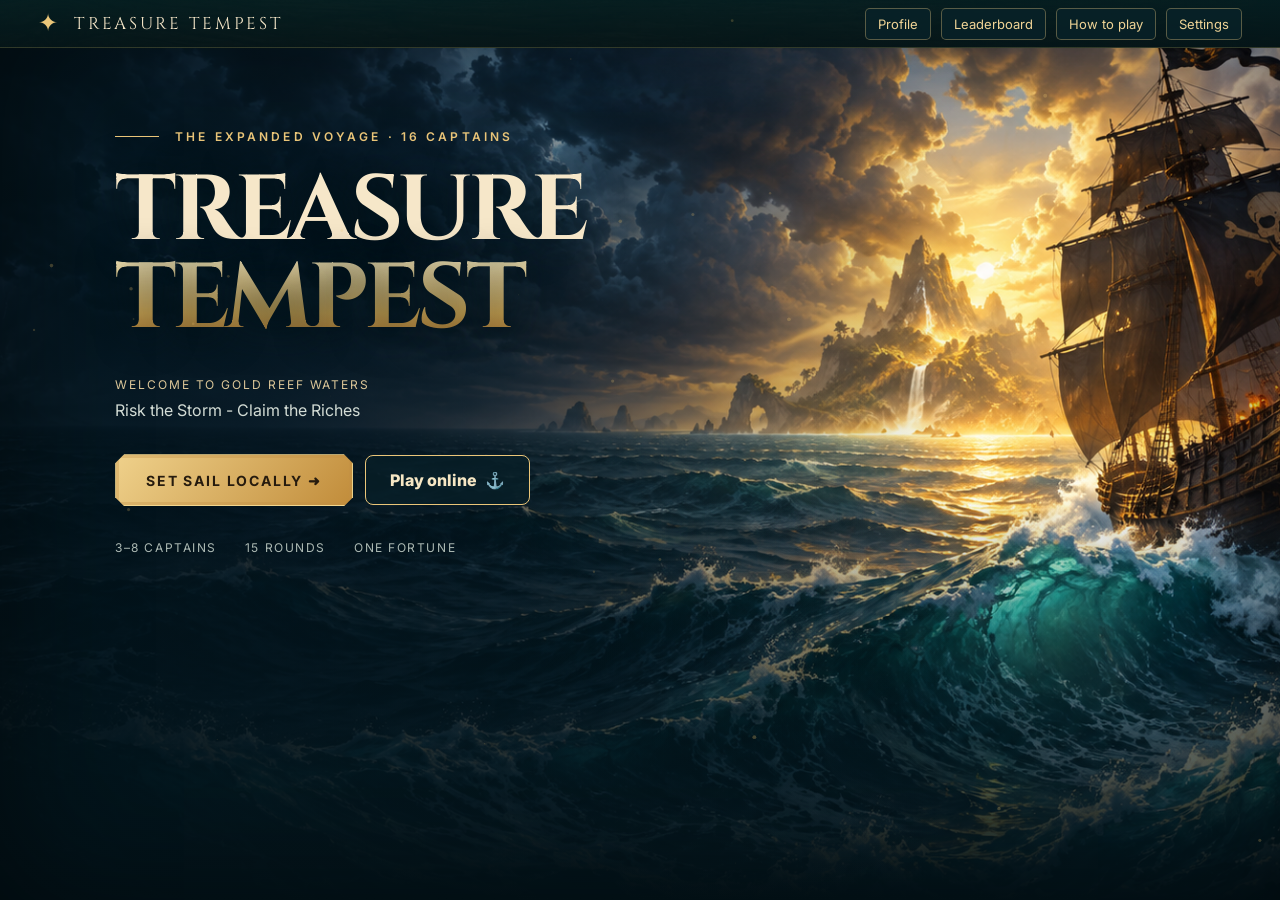
==== commit c9d603a0: "Add captain profiles and redesign online harbor" ====
--- a/index.html
+++ b/index.html
@@ -1 +1 @@
-<!doctype html><html lang="en"><head><meta charset="utf-8"><meta name="viewport" content="width=device-width, initial-scale=1"><meta name="theme-color" content="#061b22"><title>Treasure Tempest — Set Sail</title><meta name="description" content="Brave the storm. Claim the fortune. Play Treasure Tempest against its trained pirate captains."><link rel="icon" href="favicon.svg" type="image/svg+xml"><link rel="stylesheet" href="style.css?v=online-11"></head><body><canvas id="atmosphere" aria-hidden="true"></canvas><div id="screen"></div><div id="overlay-root"></div><div id="toast" role="status"></div><script type="module" src="app.js?v=online-19"></script></body></html>
+<!doctype html><html lang="en"><head><meta charset="utf-8"><meta name="viewport" content="width=device-width, initial-scale=1"><meta name="theme-color" content="#061b22"><title>Treasure Tempest — Set Sail</title><meta name="description" content="Brave the storm. Claim the fortune. Play Treasure Tempest against its trained pirate captains."><link rel="icon" href="favicon.svg" type="image/svg+xml"><link rel="stylesheet" href="style.css?v=online-11"></head><body><canvas id="atmosphere" aria-hidden="true"></canvas><div id="screen"></div><div id="overlay-root"></div><div id="toast" role="status"></div><script type="module" src="app.js?v=online-20"></script></body></html>
